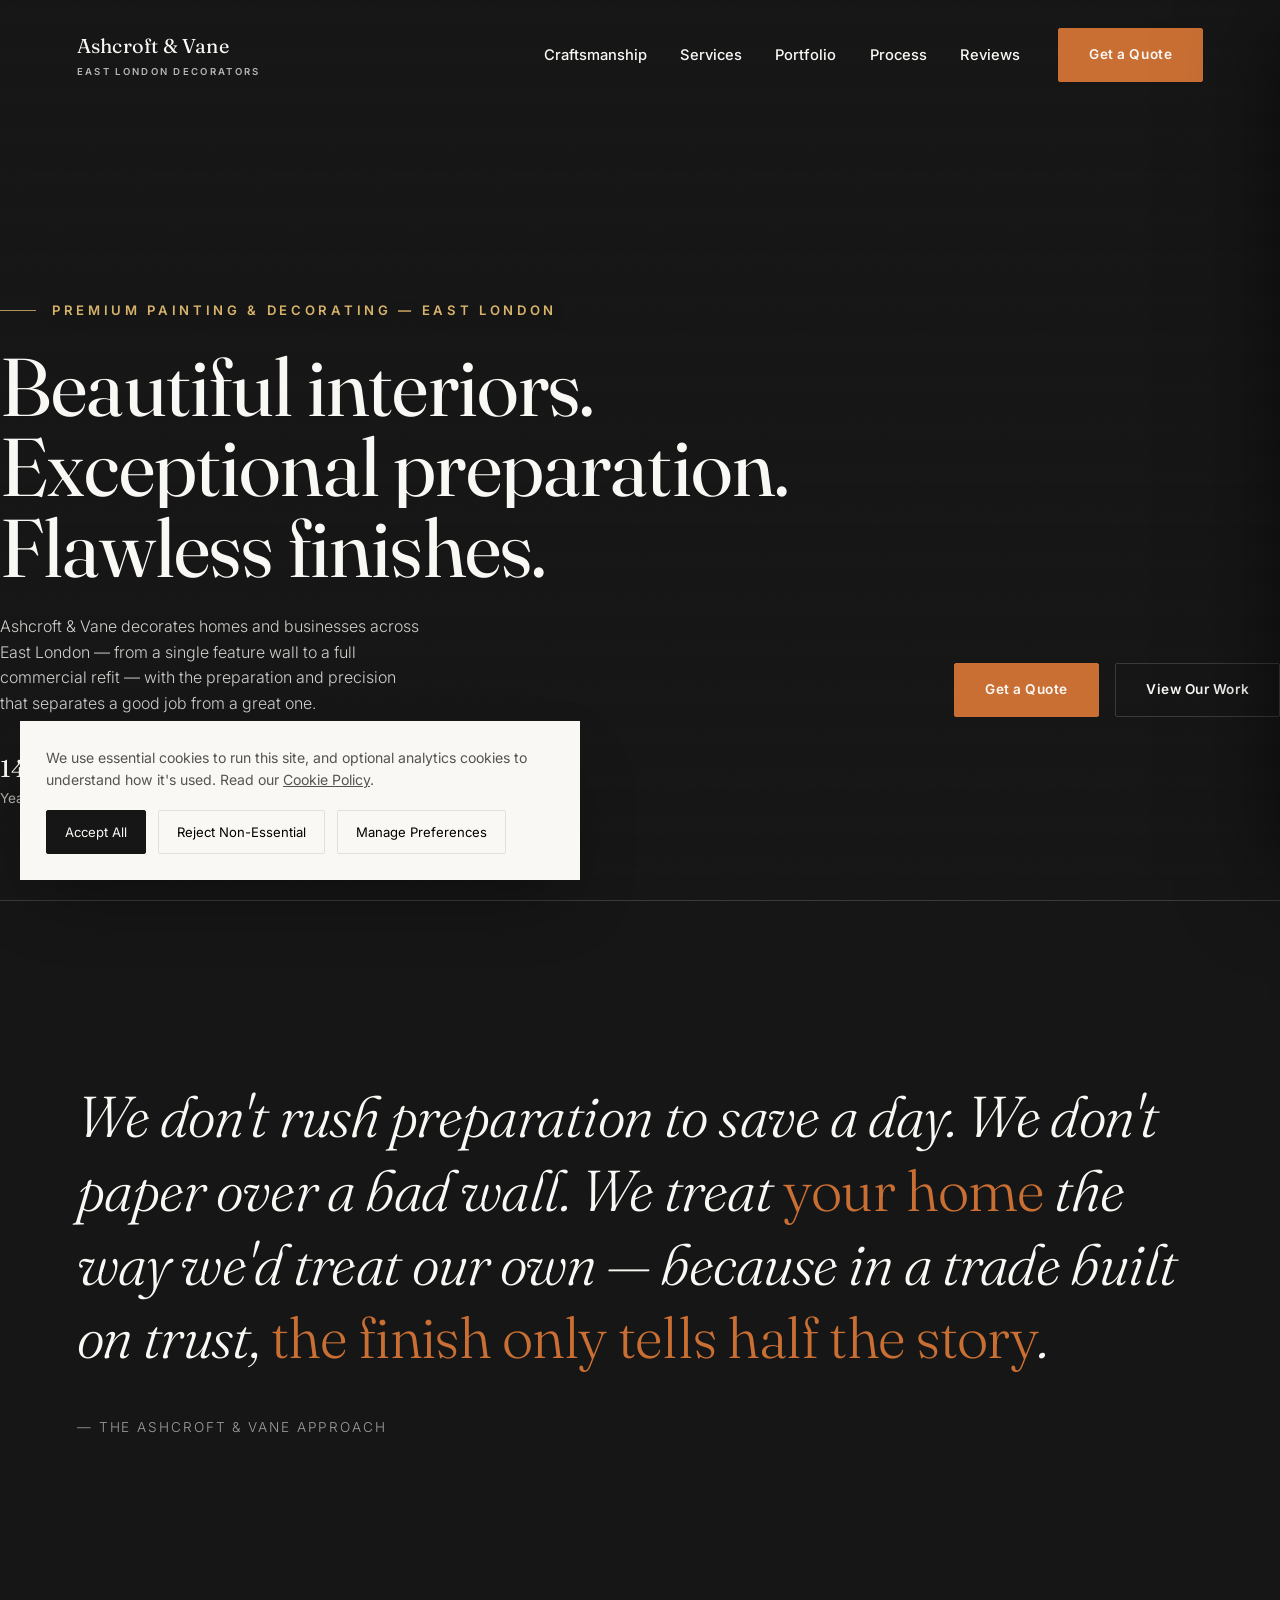
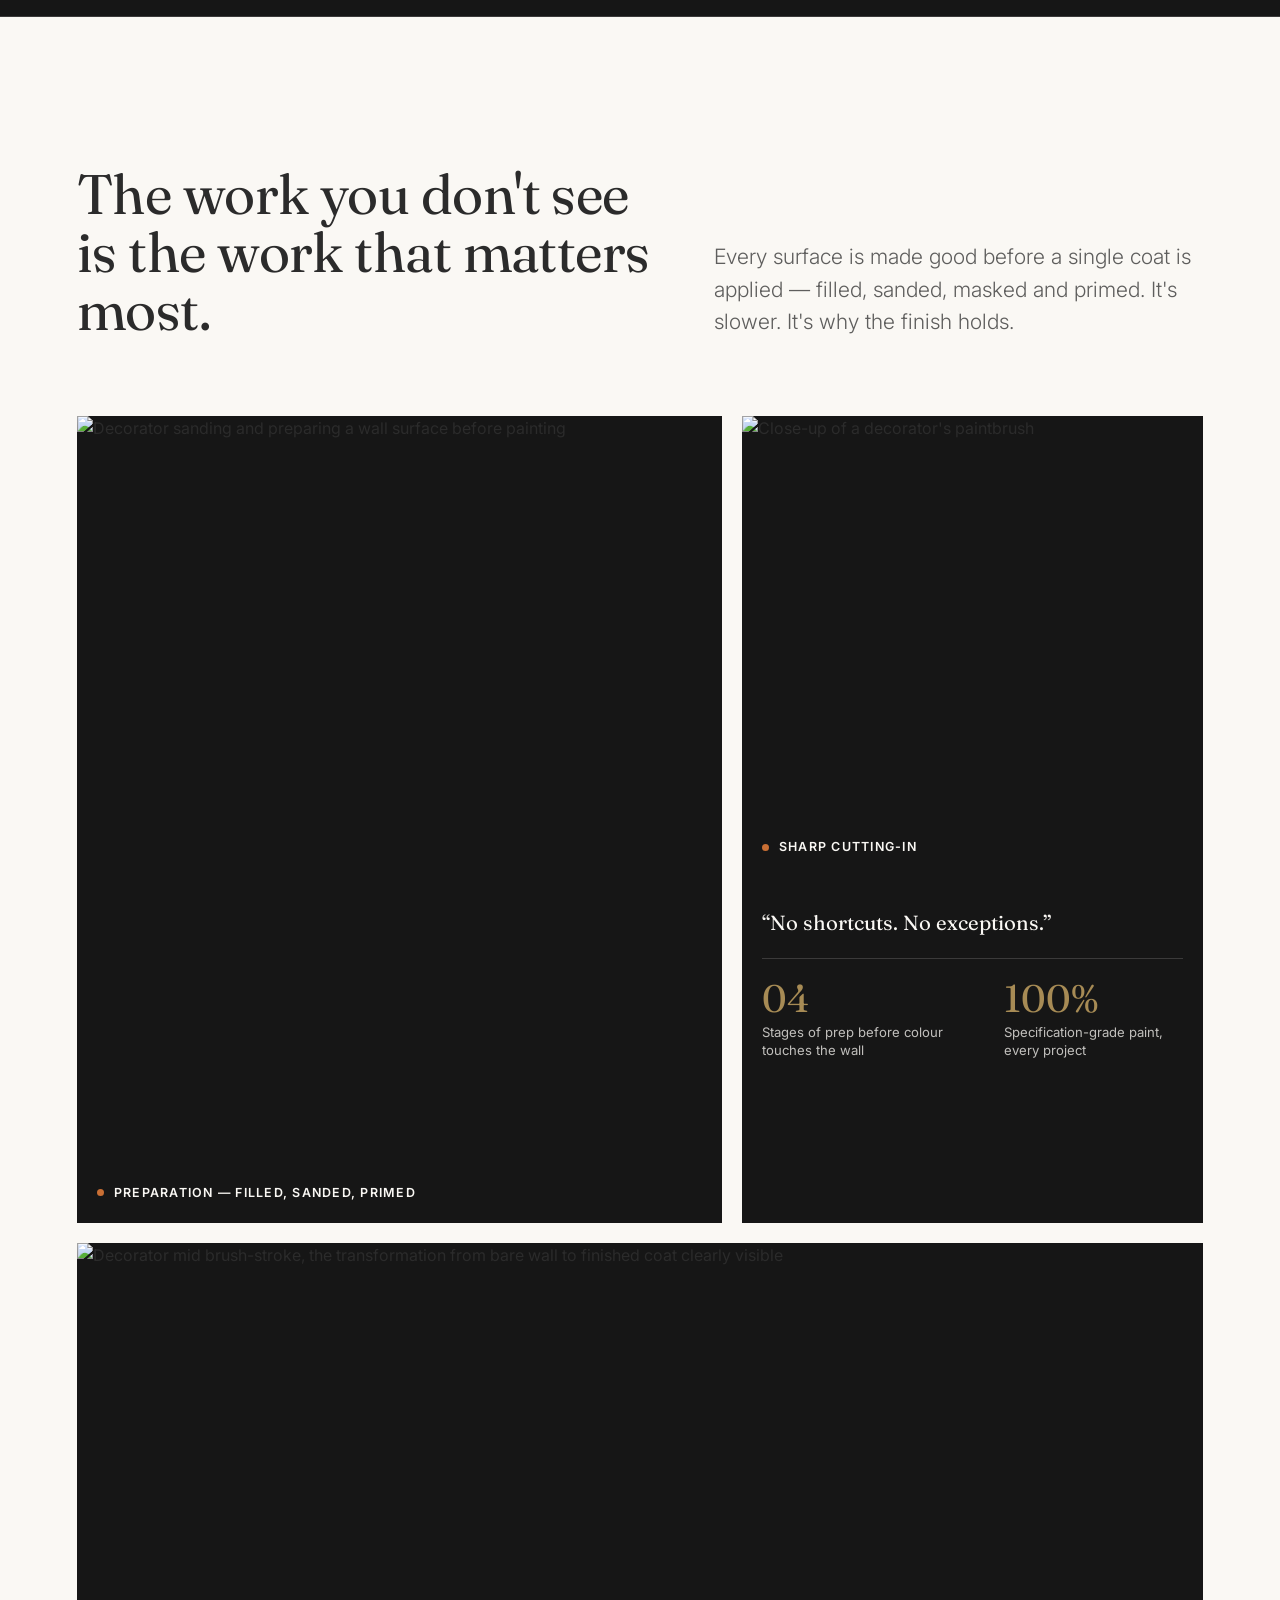
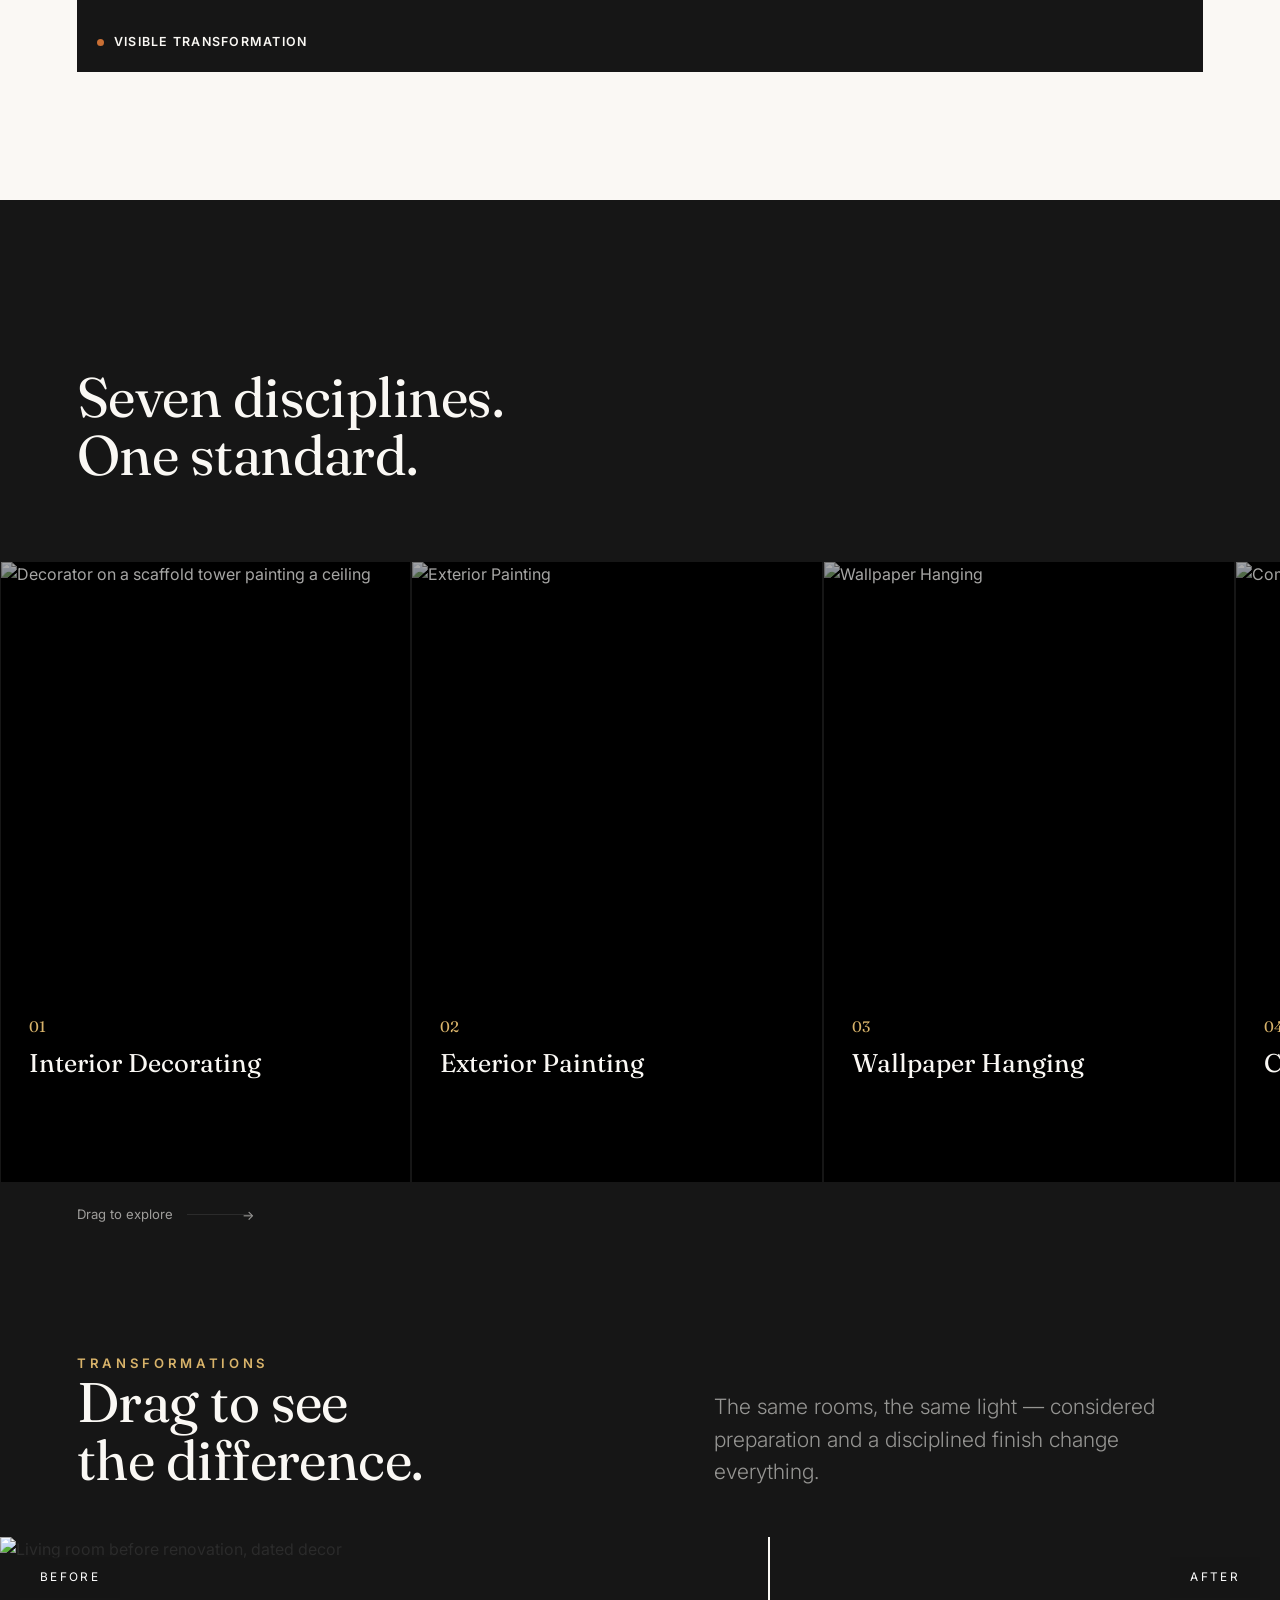
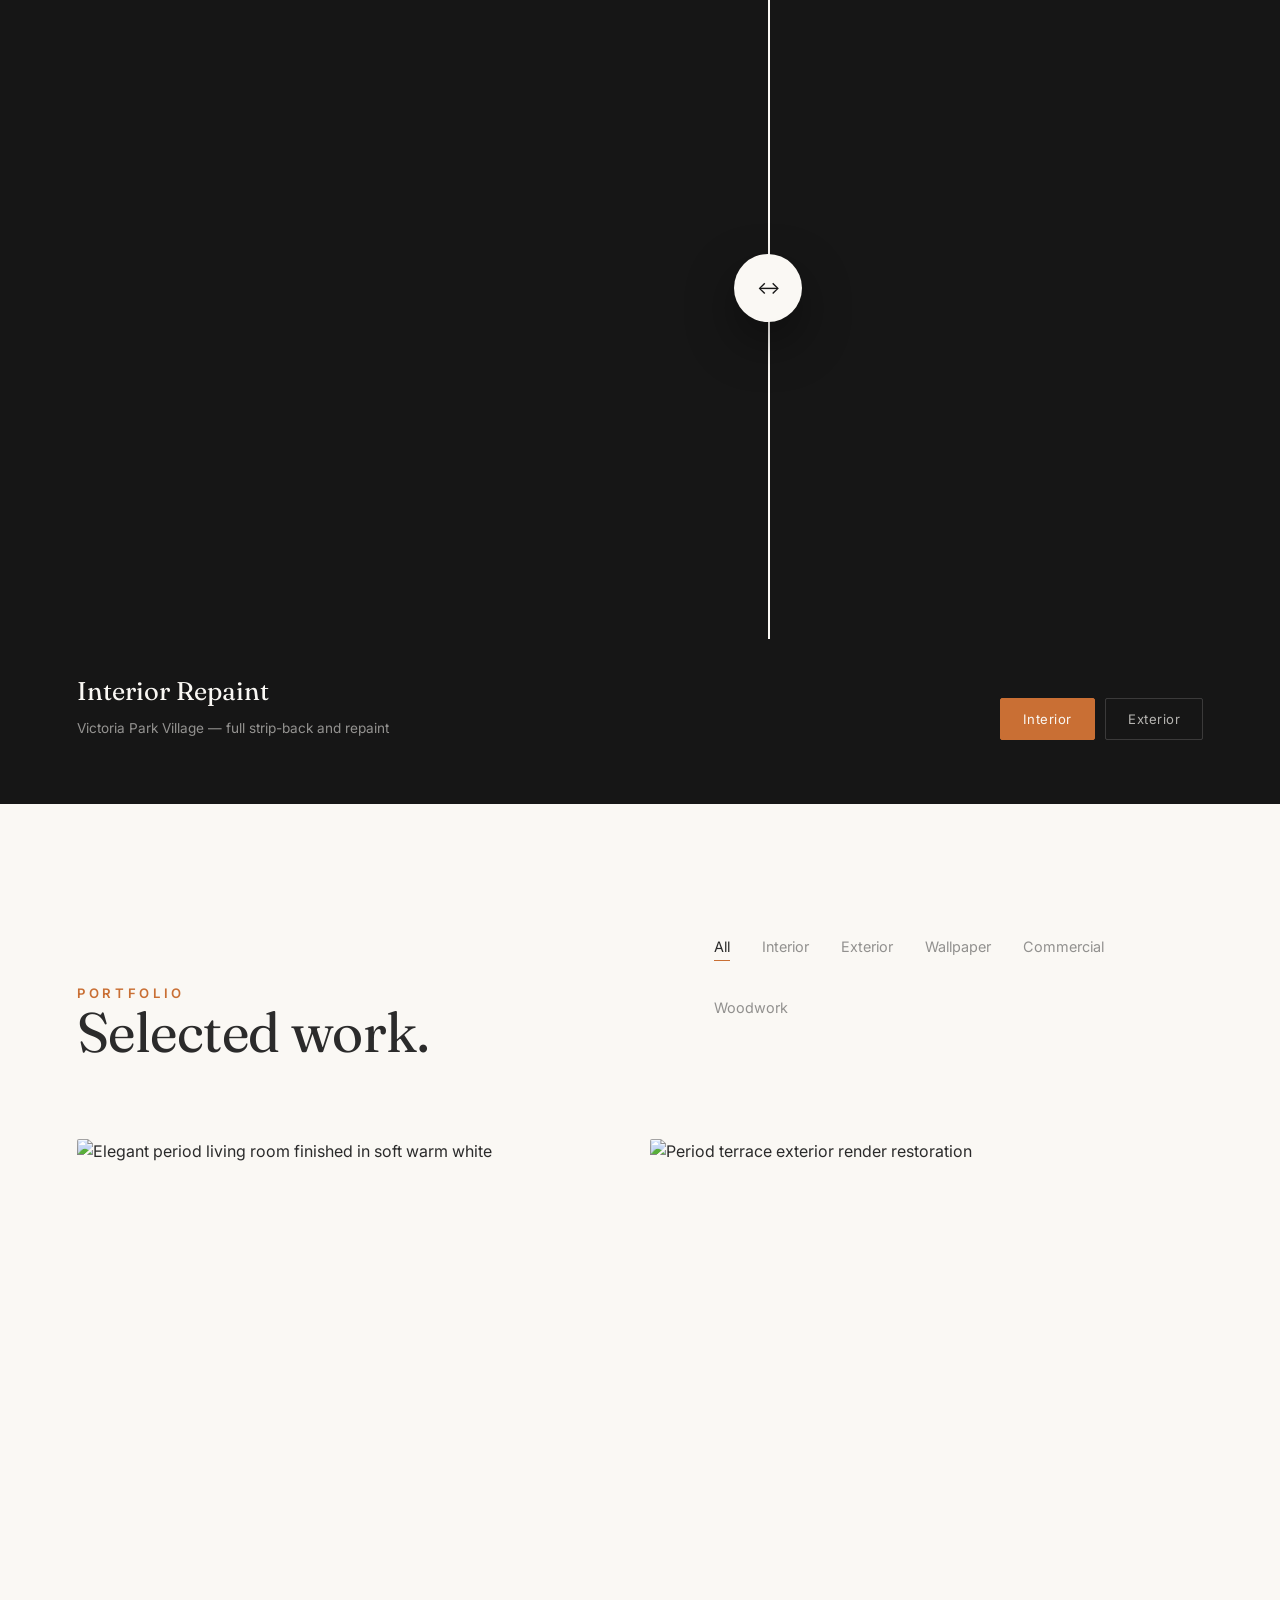
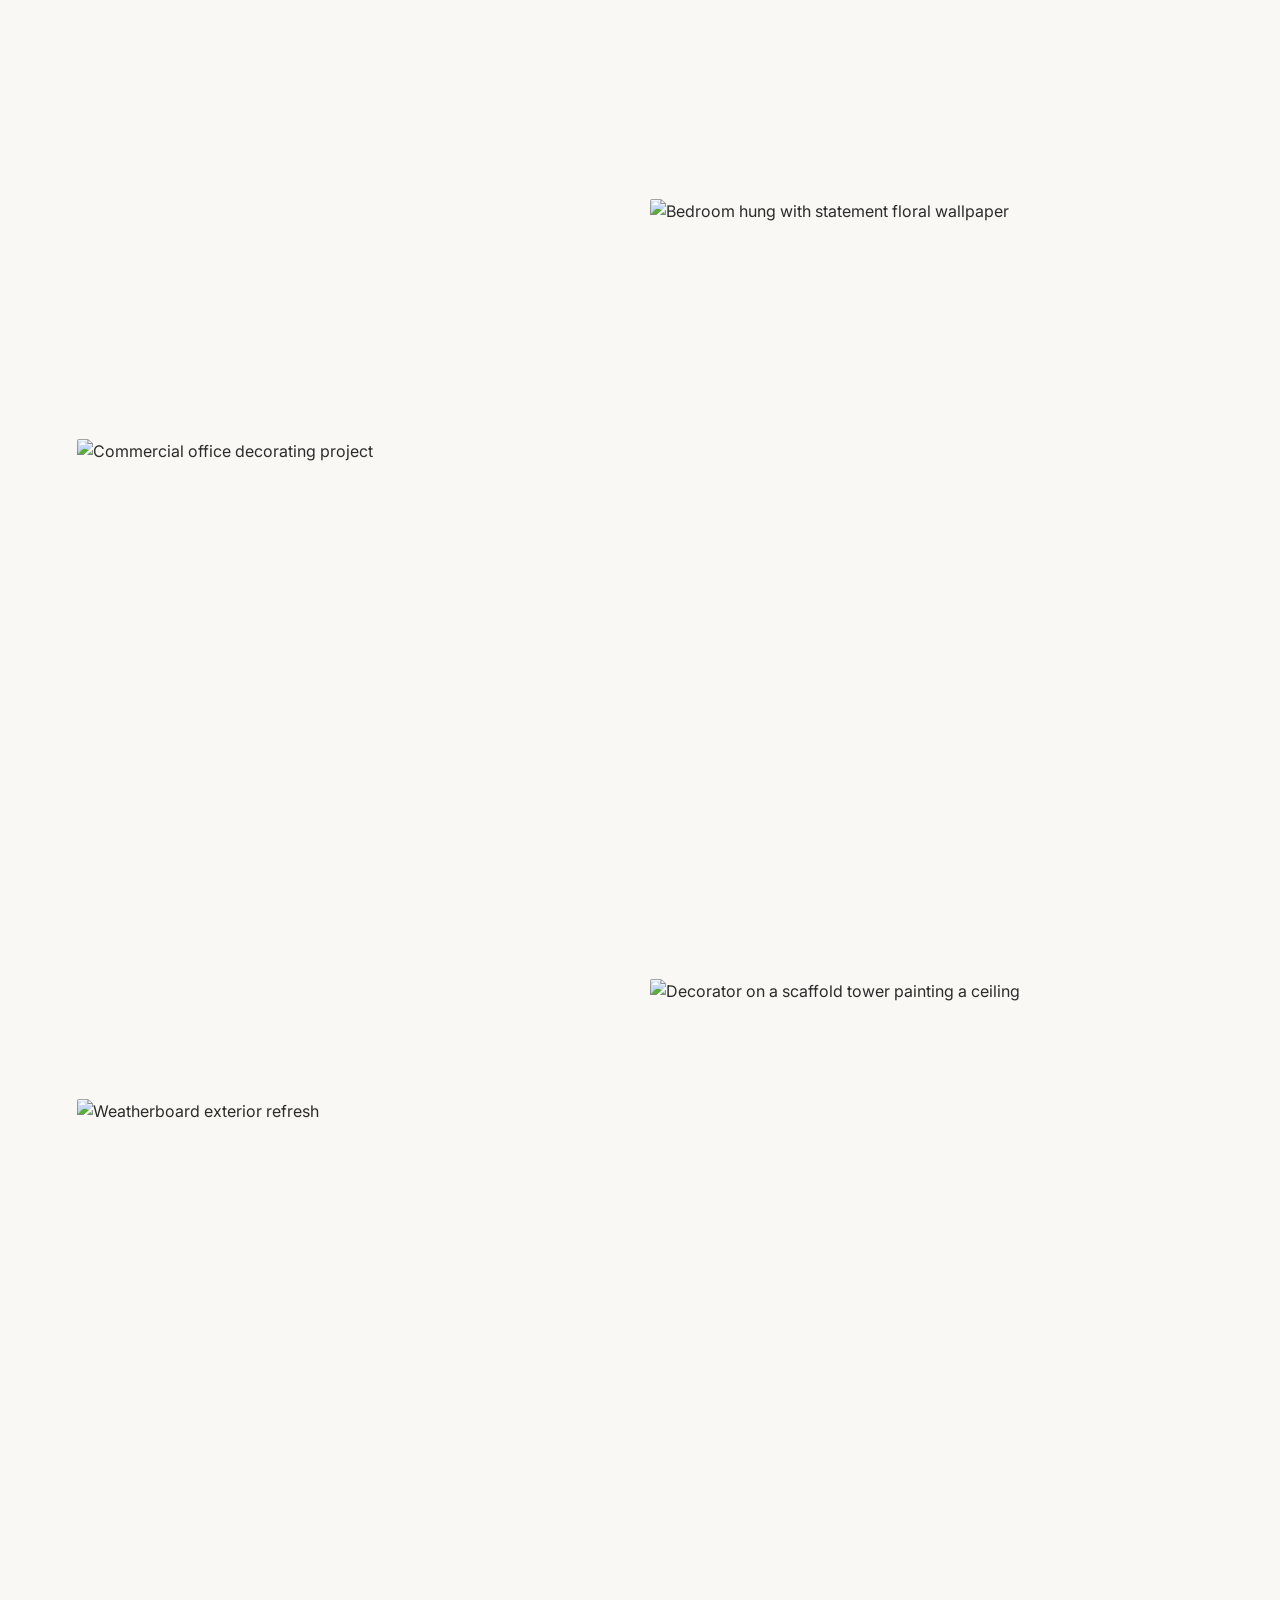
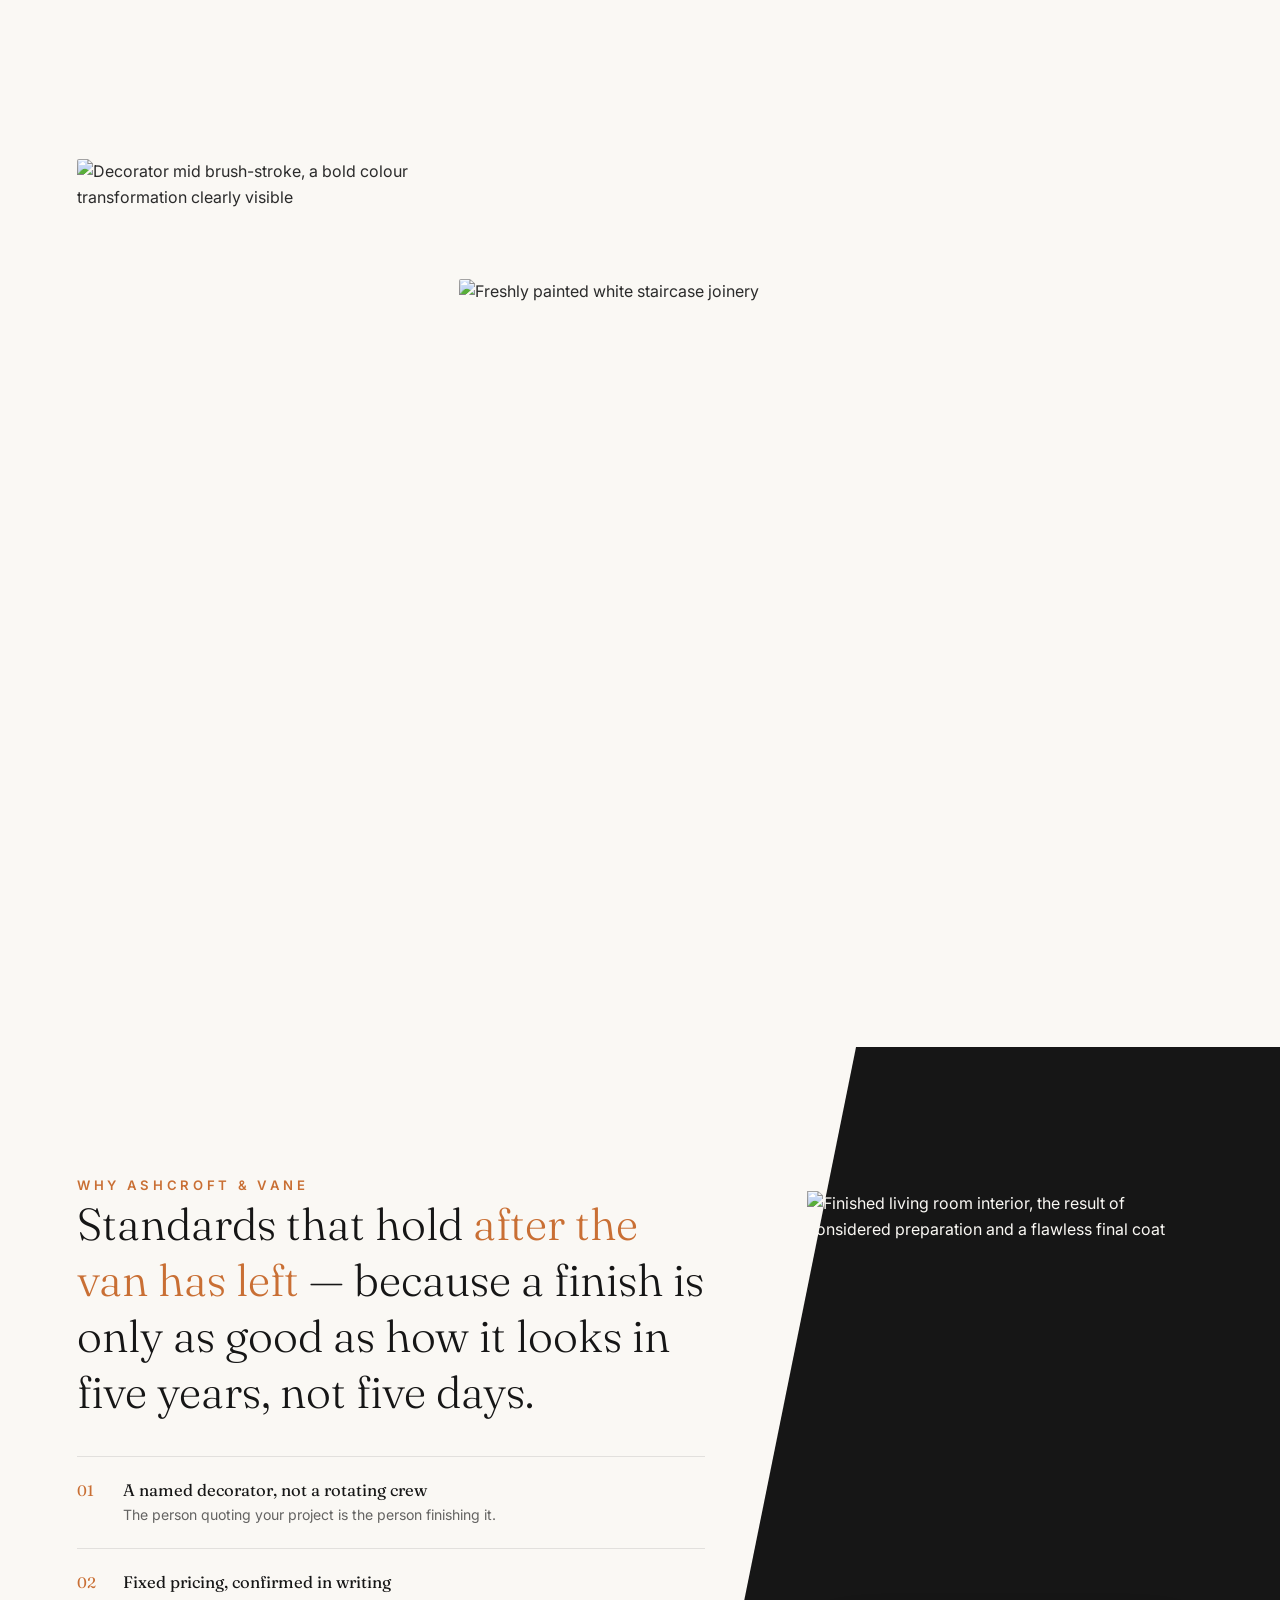
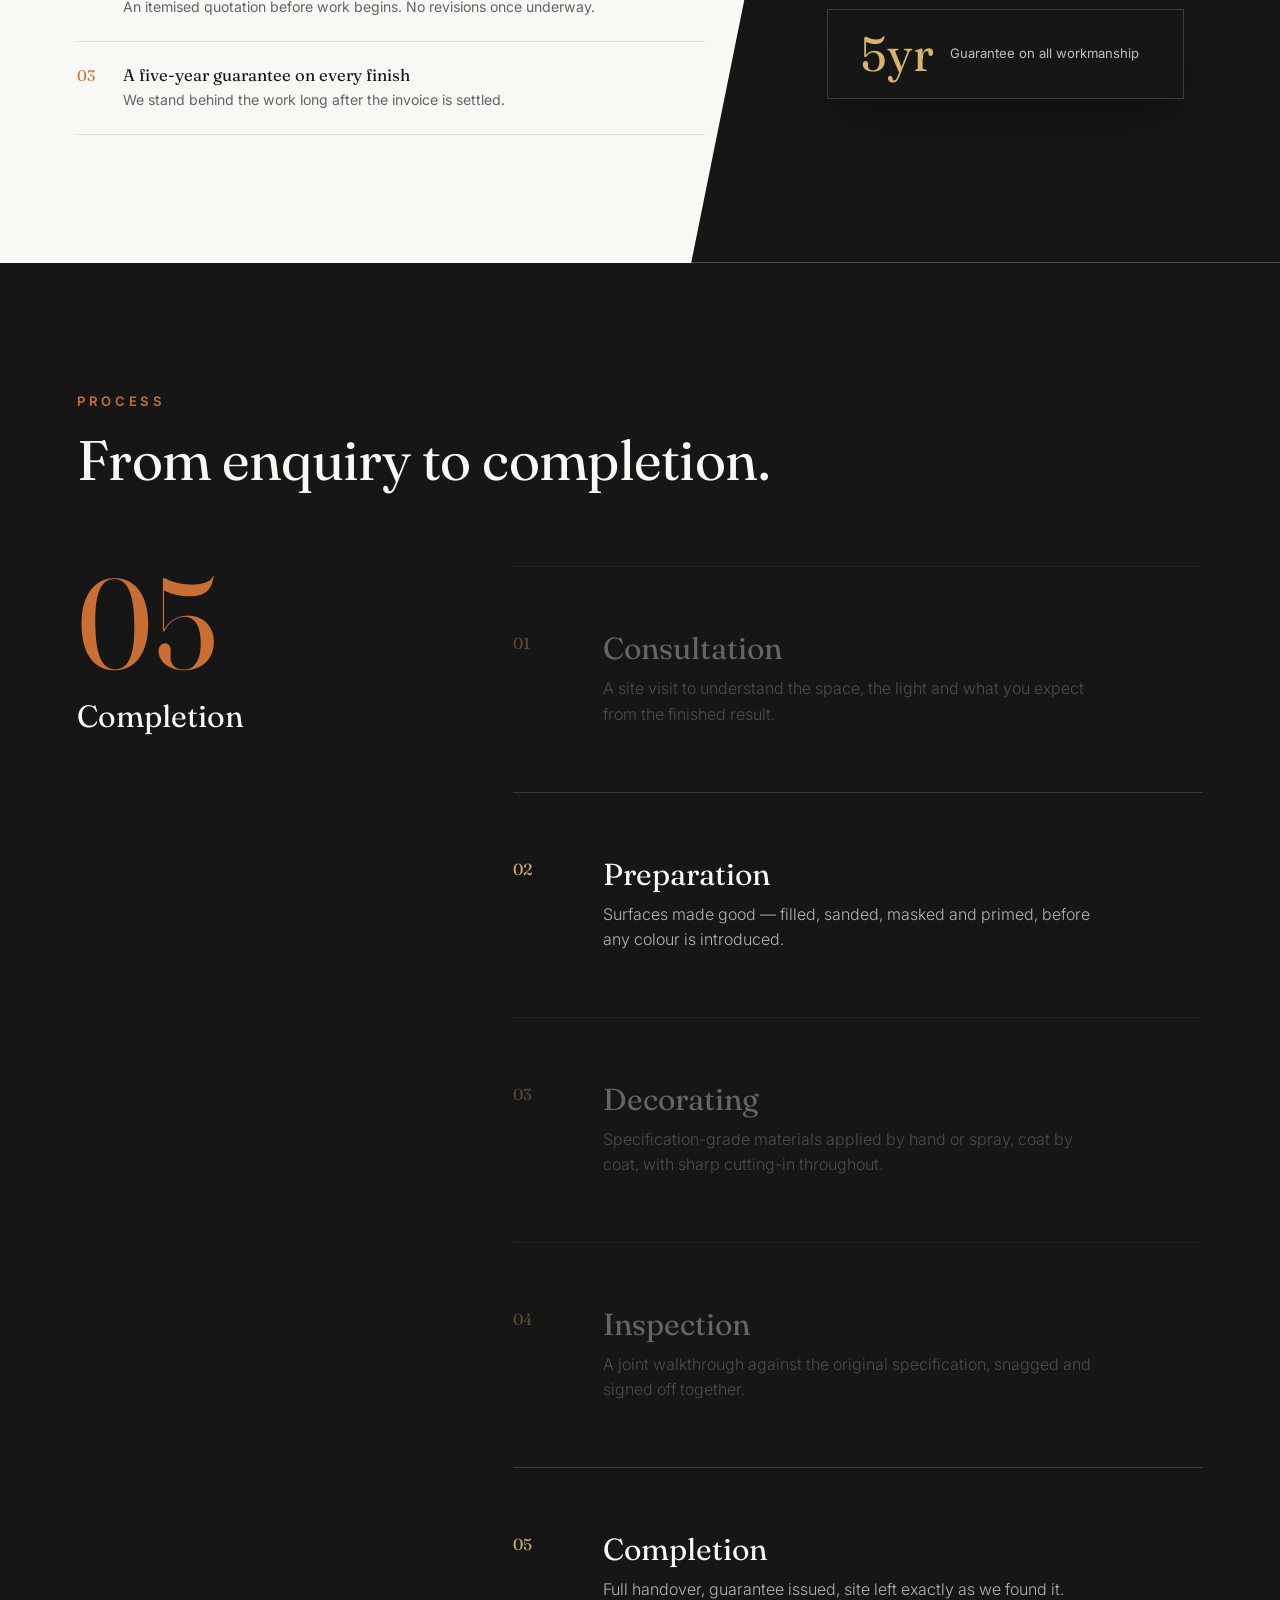
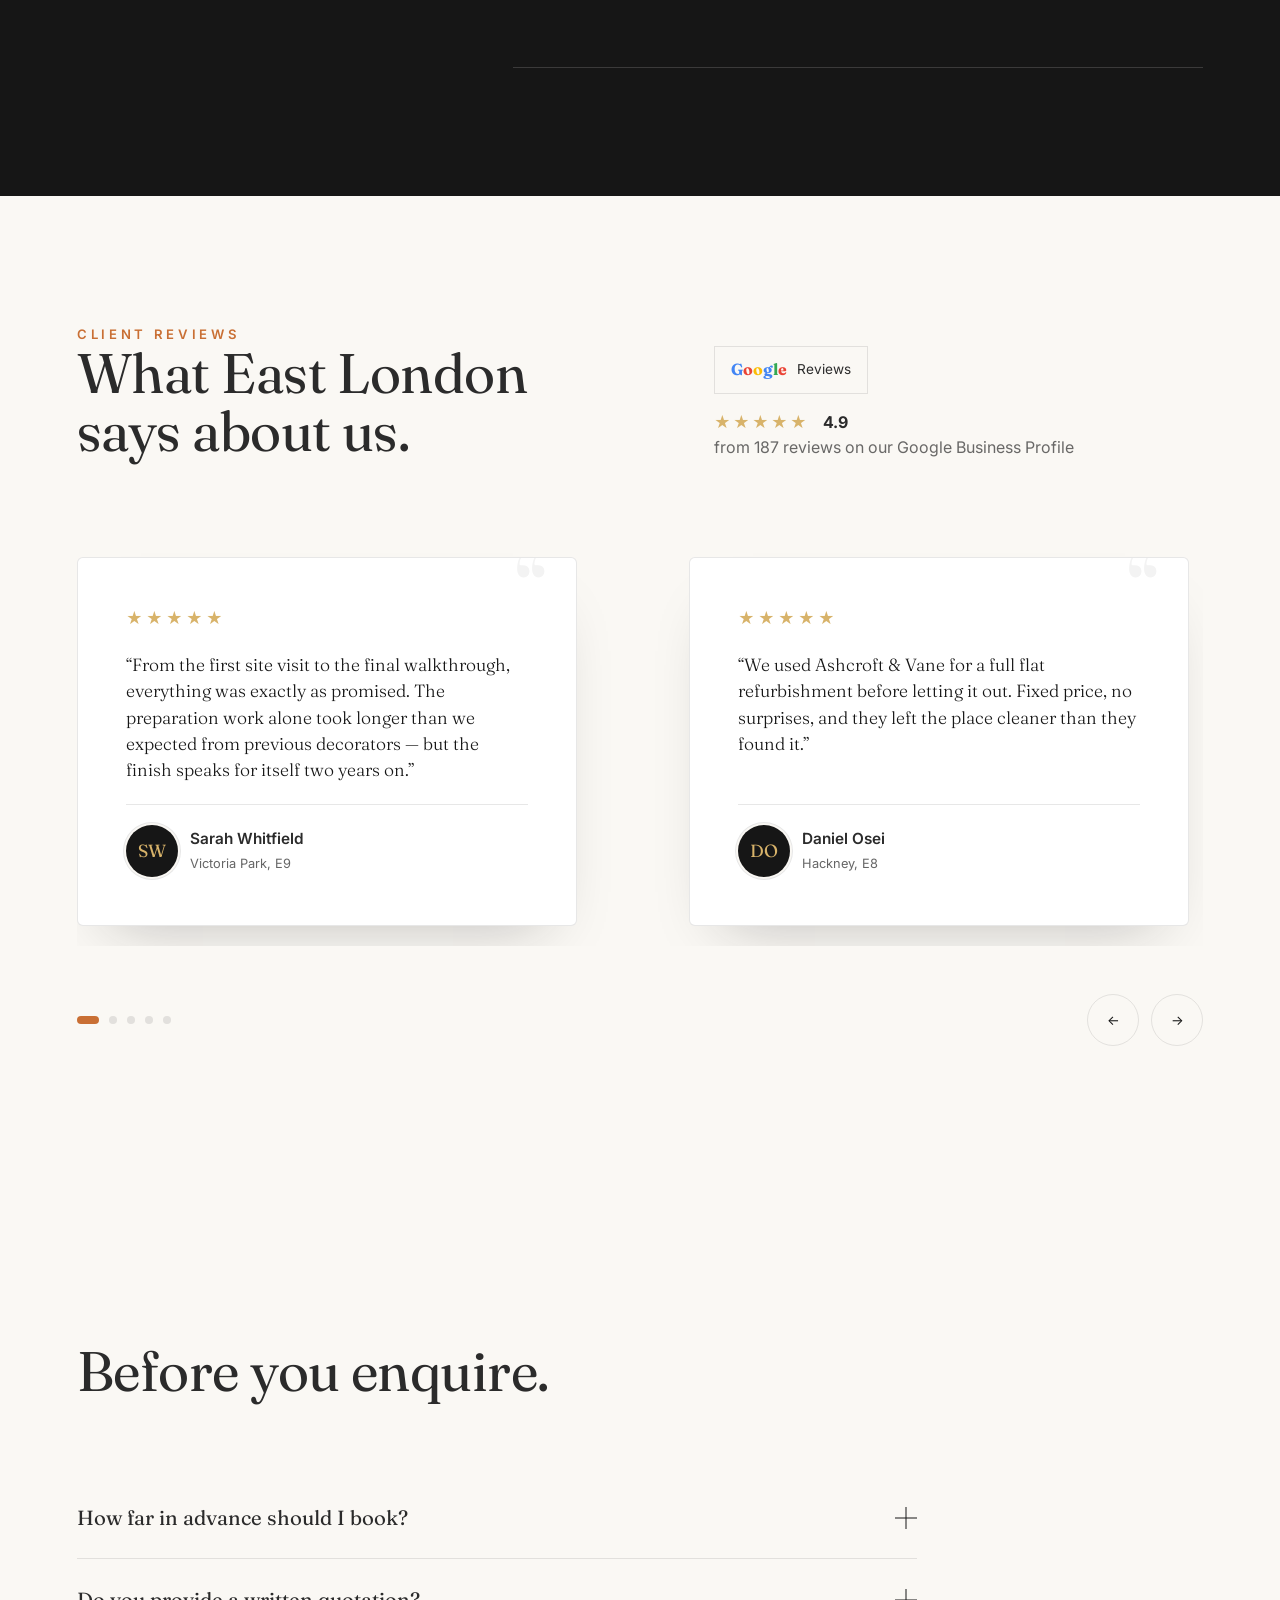
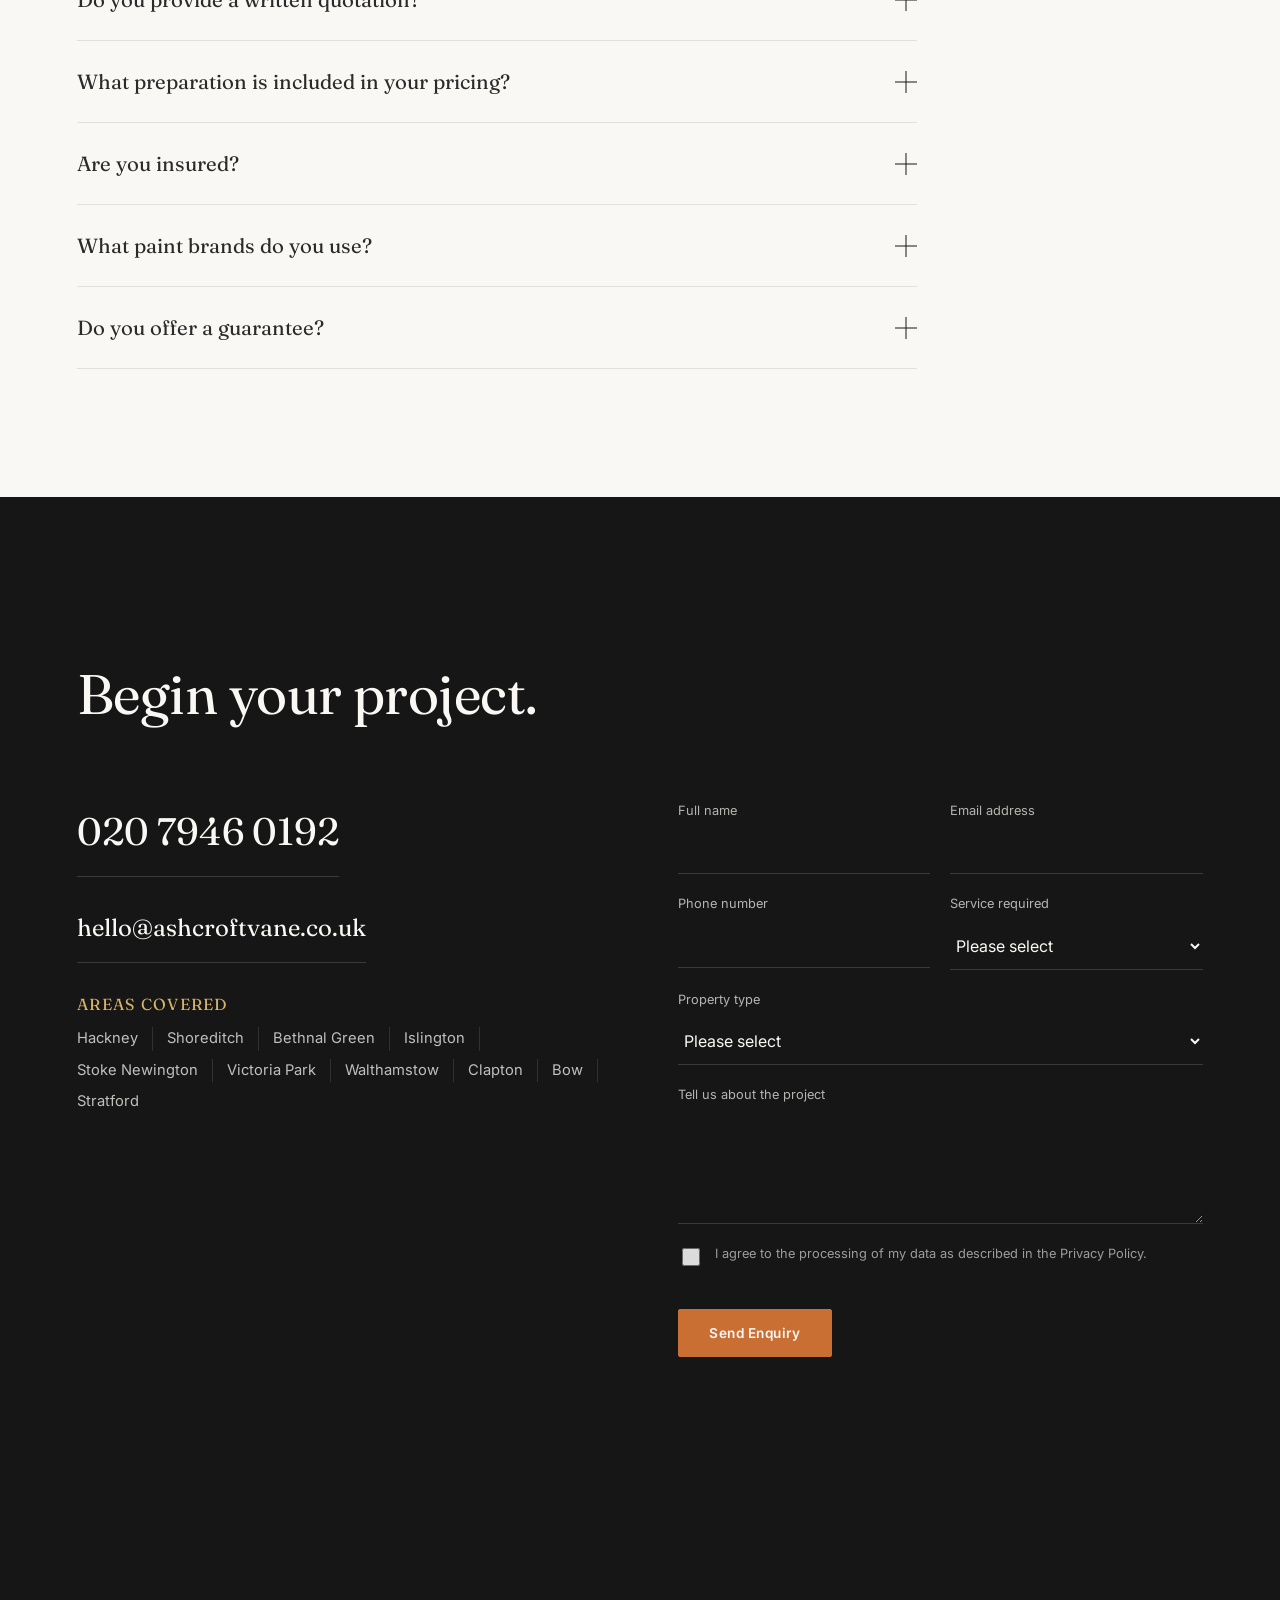
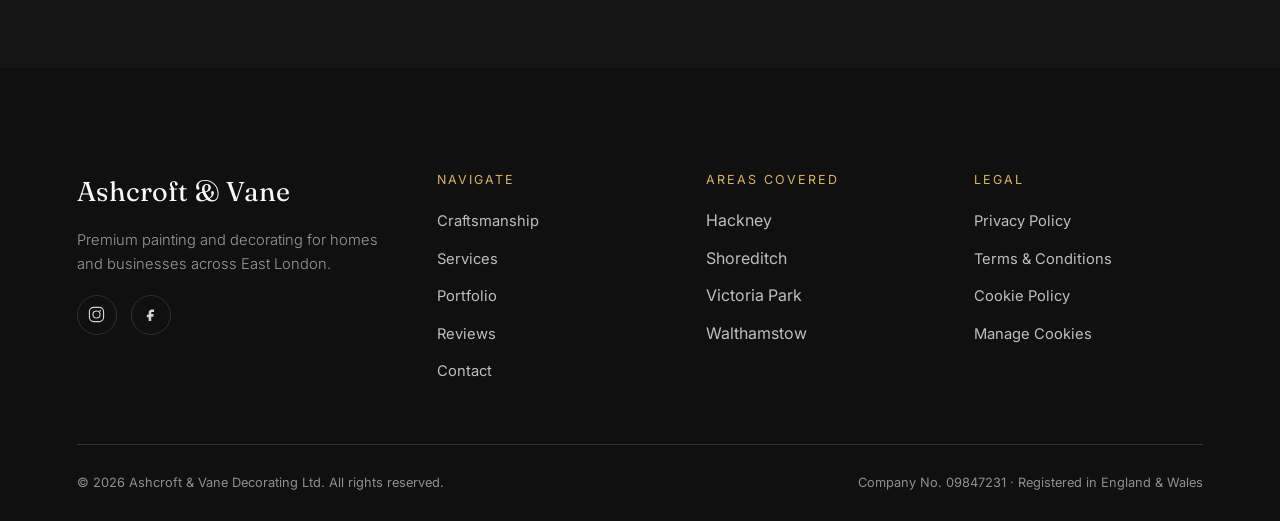
==== index.html @ 50f69b9a "Replace black-and-white hero photos with colorful ones Two of the three hero rotation photos were li" ====
<!doctype html>
<html lang="en-GB">
<head>
<meta charset="UTF-8">
<meta name="viewport" content="width=device-width, initial-scale=1">
<title>Ashcroft &amp; Vane — Premium Painting &amp; Decorating, East London</title>
<meta name="description" content="Ashcroft &amp; Vane is a premium painting and decorating company working across East London. Expert preparation, sharp cutting-in and flawless finishes for homes and businesses.">
<meta name="keywords" content="painting and decorating East London, interior decorator, exterior painting, wallpaper hanging, feature walls, commercial decorating, spray finishing, woodwork">
<link rel="canonical" href="https://www.ashcroftvane.co.uk/">

<meta property="og:type" content="website">
<meta property="og:title" content="Ashcroft & Vane — Premium Painting & Decorating, East London">
<meta property="og:description" content="Expert preparation, sharp cutting-in and flawless finishes for homes and businesses across East London.">
<meta property="og:url" content="https://www.ashcroftvane.co.uk/">
<meta property="og:image" content="https://images.unsplash.com/photo-1761986757577-140af8859587?w=1200&h=630&q=80&auto=format&fit=crop">
<meta property="og:locale" content="en_GB">

<meta name="twitter:card" content="summary_large_image">
<meta name="twitter:title" content="Ashcroft & Vane — Premium Painting & Decorating">
<meta name="twitter:description" content="Expert preparation, sharp cutting-in and flawless finishes across East London.">
<meta name="twitter:image" content="https://images.unsplash.com/photo-1761986757577-140af8859587?w=1200&h=630&q=80&auto=format&fit=crop">

<link rel="icon" href="data:image/svg+xml,%3Csvg xmlns='http://www.w3.org/2000/svg' viewBox='0 0 64 64'%3E%3Crect width='64' height='64' rx='10' fill='%23161616'/%3E%3Ctext x='32' y='42' font-family='Georgia,serif' font-size='28' fill='%23D8B36A' text-anchor='middle'%3EAV%3C/text%3E%3C/svg%3E">
<link rel="preconnect" href="https://fonts.googleapis.com">
<link rel="preconnect" href="https://fonts.gstatic.com" crossorigin>
<link rel="stylesheet" href="css/style.css">

<script type="application/ld+json">
{
  "@context": "https://schema.org",
  "@type": "HomeAndConstructionBusiness",
  "name": "Ashcroft & Vane",
  "image": "https://images.unsplash.com/photo-1761986757577-140af8859587?w=1200&h=630&q=80&auto=format&fit=crop",
  "url": "https://www.ashcroftvane.co.uk/",
  "telephone": "+442079460192",
  "email": "hello@ashcroftvane.co.uk",
  "priceRange": "££££",
  "address": {
    "@type": "PostalAddress",
    "streetAddress": "Studio 4, The Oak Yard, Paradise Row",
    "addressLocality": "London",
    "postalCode": "E2 9LE",
    "addressRegion": "London",
    "addressCountry": "GB"
  },
  "geo": { "@type": "GeoCoordinates", "latitude": 51.5286, "longitude": -0.0549 },
  "areaServed": ["Hackney","Shoreditch","Bethnal Green","Islington","Stoke Newington","Victoria Park","Walthamstow","Clapton","Bow","Stratford"],
  "openingHoursSpecification": [
    { "@type": "OpeningHoursSpecification", "dayOfWeek": ["Monday","Tuesday","Wednesday","Thursday","Friday"], "opens": "08:00", "closes": "17:30" },
    { "@type": "OpeningHoursSpecification", "dayOfWeek": ["Saturday"], "opens": "09:00", "closes": "13:00" }
  ],
  "aggregateRating": { "@type": "AggregateRating", "ratingValue": "4.9", "reviewCount": "187" },
  "sameAs": ["https://www.instagram.com/ashcroftvane", "https://www.facebook.com/ashcroftvanedecorating"],
  "makesOffer": [
    { "@type": "Offer", "itemOffered": { "@type": "Service", "name": "Interior Decorating", "description": "Walls, ceilings and joinery finished to a specification standard, in colours considered against your light." } },
    { "@type": "Offer", "itemOffered": { "@type": "Service", "name": "Exterior Painting", "description": "Weather-graded systems for render, brick and timber, built to hold their finish through London's seasons." } },
    { "@type": "Offer", "itemOffered": { "@type": "Service", "name": "Wallpaper Hanging", "description": "Pattern-matched hanging of fine wallcoverings, including hand-printed and heavyweight papers." } },
    { "@type": "Offer", "itemOffered": { "@type": "Service", "name": "Commercial Decorating", "description": "Out-of-hours programmes for offices, hospitality and retail, minimising disruption to trade." } },
    { "@type": "Offer", "itemOffered": { "@type": "Service", "name": "Woodwork & Joinery", "description": "Staircases, panelling and period joinery, hand-finished in oil or water-based systems." } },
    { "@type": "Offer", "itemOffered": { "@type": "Service", "name": "Spray Finishing", "description": "Airless and HVLP spray application for kitchens, doors and cabinetry — a factory-level finish, on site." } },
    { "@type": "Offer", "itemOffered": { "@type": "Service", "name": "Feature Walls", "description": "Colour-blocking, panelling and textured finishes designed as a room's focal point." } }
  ]
}
</script>
<script type="application/ld+json">
{
  "@context": "https://schema.org",
  "@type": "BreadcrumbList",
  "itemListElement": [
    { "@type": "ListItem", "position": 1, "name": "Home", "item": "https://www.ashcroftvane.co.uk/" }
  ]
}
</script>
<script type="application/ld+json">
{
  "@context": "https://schema.org",
  "@type": "FAQPage",
  "mainEntity": [
    {"@type":"Question","name":"How far in advance should I book?","acceptedAnswer":{"@type":"Answer","text":"Interior projects are typically scheduled four to six weeks out, and larger exterior or commercial works are often booked a season ahead. We recommend enquiring as soon as a project is under consideration."}},
    {"@type":"Question","name":"Do you provide a written quotation?","acceptedAnswer":{"@type":"Answer","text":"Yes. Every project begins with a site visit followed by a fixed, itemised quotation, so there are no surprises once work begins."}},
    {"@type":"Question","name":"What preparation is included in your pricing?","acceptedAnswer":{"@type":"Answer","text":"Full preparation — filling, sanding, masking and priming — is always included and never treated as an optional extra."}},
    {"@type":"Question","name":"Are you insured?","acceptedAnswer":{"@type":"Answer","text":"We carry full public liability insurance and are happy to provide certification ahead of any project."}},
    {"@type":"Question","name":"What paint brands do you use?","acceptedAnswer":{"@type":"Answer","text":"We work predominantly with Farrow & Ball, Little Greene and Mylands, and are glad to advise on the right specification for durability, sheen and finish."}},
    {"@type":"Question","name":"Do you offer a guarantee?","acceptedAnswer":{"@type":"Answer","text":"All workmanship is guaranteed for five years against defects in application, materials permitting."}}
  ]
}
</script>
</head>
<body>

<a href="#main" class="skip-link">Skip to content</a>
<div class="progress-bar" id="progressBar"></div>

<div class="loader" id="loader">
  <div class="loader-mark" aria-hidden="true">
    <span style="animation-delay:.1s">A</span><span style="animation-delay:.28s">&amp;</span><span style="animation-delay:.46s">V</span>
  </div>
</div>

<header class="site-header" id="siteHeader">
  <div class="container">
    <a href="#main" class="brand">Ashcroft &amp; Vane<small>East London Decorators</small></a>
    <nav class="main-nav" aria-label="Primary">
      <ul class="nav-links">
        <li><a href="#craftsmanship">Craftsmanship</a></li>
        <li><a href="#services">Services</a></li>
        <li><a href="#portfolio">Portfolio</a></li>
        <li><a href="#process">Process</a></li>
        <li><a href="#reviews">Reviews</a></li>
      </ul>
      <a href="#contact" class="btn btn-primary">Get a Quote</a>
    </nav>
    <button class="menu-toggle" id="menuToggle" aria-label="Open menu" aria-expanded="false" aria-controls="mobileMenu">Menu</button>
  </div>
</header>

<div class="mobile-menu-backdrop" id="mobileMenuBackdrop"></div>
<div class="mobile-menu" id="mobileMenu" role="dialog" aria-modal="true" aria-label="Main menu">
  <div class="mm-top">
    <a href="#main" class="mm-brand" data-mm-link>Ashcroft &amp; Vane<small>East London Decorators</small></a>
    <button class="mm-close" id="mobileMenuClose" aria-label="Close menu">✕</button>
  </div>

  <nav class="mm-nav" aria-label="Mobile primary">
    <ul>
      <li><a href="#craftsmanship" data-mm-link>Craftsmanship</a></li>
      <li><a href="#services" data-mm-link>Services</a></li>
      <li><a href="#portfolio" data-mm-link>Portfolio</a></li>
      <li><a href="#process" data-mm-link>Process</a></li>
      <li><a href="#reviews" data-mm-link>Reviews</a></li>
      <li><a href="#contact" data-mm-link>Contact</a></li>
    </ul>
  </nav>

  <a href="#contact" class="btn btn-primary mm-cta" data-mm-link>Get a Quote</a>

  <div class="mm-divider"></div>

  <div class="mm-contact-block">
    <a href="tel:+442079460192" class="mm-contact-link" data-mm-link>020 7946 0192</a>
    <a href="mailto:hello@ashcroftvane.co.uk" class="mm-contact-link mm-contact-email" data-mm-link>hello@ashcroftvane.co.uk</a>
    <p class="mm-hours">Mon–Fri 08:00–17:30 · Sat 09:00–13:00</p>
  </div>

  <div class="mm-divider"></div>

  <div class="mm-social">
    <a href="https://www.instagram.com/ashcroftvane" aria-label="Instagram" target="_blank" rel="noopener"><svg viewBox="0 0 24 24" fill="none" aria-hidden="true"><rect x="2" y="2" width="20" height="20" rx="6" stroke="currentColor" stroke-width="1.6"/><circle cx="12" cy="12" r="5" stroke="currentColor" stroke-width="1.6"/><circle cx="17.2" cy="6.8" r="1.15" fill="currentColor"/></svg></a>
    <a href="https://www.facebook.com/ashcroftvanedecorating" aria-label="Facebook" target="_blank" rel="noopener"><svg viewBox="0 0 24 24" fill="currentColor" aria-hidden="true"><path d="M14.5 8.5H17V5.2c-.9-.1-1.9-.2-2.9-.2-2.9 0-4.7 1.8-4.7 5v2.4H6.8v3.6h2.6V21h3.6v-6h2.9l.5-3.6h-3.4V10c0-1 .3-1.5 1.5-1.5z"/></svg></a>
  </div>
</div>

<main id="main">

  <!-- HERO — crossfading sequence of decorators actually working -->
  <section class="hero" aria-label="Introduction">
    <div class="hero-media">
      <img src="https://images.unsplash.com/photo-1761986757577-140af8859587?w=1800&q=80&auto=format&fit=crop" alt="Decorator preparing a wall surface by sanding before painting" loading="eager" fetchpriority="high" width="1800" height="1200">
      <img src="https://images.unsplash.com/photo-1742900280864-bcc27353ceba?w=1800&q=80&auto=format&fit=crop" alt="Decorator painting a house exterior render from a ladder" loading="eager" width="1800" height="1200">
      <img src="https://images.unsplash.com/photo-1694379073034-d8da0119986a?w=1800&q=80&auto=format&fit=crop" alt="Wallpapered archway hallway, a finished decorating result" loading="lazy" width="1800" height="1200">
    </div>
    <div class="hero-grain" aria-hidden="true"></div>
    <div class="container hero-inner">
      <p class="eyebrow hero-eyebrow" data-reveal>Premium Painting &amp; Decorating — East London</p>
      <h1 class="mask-lines" data-reveal-text>
        <span class="line"><span>Beautiful interiors.</span></span>
        <span class="line"><span>Exceptional preparation.</span></span>
        <span class="line"><span>Flawless finishes.</span></span>
      </h1>
      <div class="hero-sub">
        <p class="hero-copy" data-reveal data-reveal-delay="1">Ashcroft &amp; Vane decorates homes and businesses across East London — from a single feature wall to a full commercial refit — with the preparation and precision that separates a good job from a great one.</p>
        <div class="hero-cta" data-reveal data-reveal-delay="2">
          <a href="#contact" class="btn btn-primary">Get a Quote</a>
          <a href="#portfolio" class="btn btn-ghost-light">View Our Work</a>
        </div>
      </div>
      <div class="hero-trust" data-reveal data-reveal-delay="3">
        <div><strong>14</strong>Years experience</div>
        <div><strong>650+</strong>Projects completed</div>
        <div><strong>4.9</strong>Google rating</div>
      </div>
    </div>
  </section>

  <!-- MANIFESTO — oversized text-only statement, no imagery -->
  <section class="manifesto" data-reveal="fade">
    <div class="container">
      <p>We don't rush preparation to save a day. We don't paper over a bad wall. We treat <span class="accent-word">your home</span> the way we'd treat our own — because in a trade built on trust, <span class="accent-word">the finish only tells half the story</span>.</p>
      <p class="signoff">— The Ashcroft &amp; Vane approach</p>
    </div>
  </section>

  <!-- CRAFTSMANSHIP — captions integrated directly onto the photography -->
  <section class="craft section-pad" id="craftsmanship" aria-labelledby="craft-heading">
    <div class="container">
      <div class="section-head split">
        <div>
          <p class="eyebrow" data-reveal>Craftsmanship</p>
          <h2 id="craft-heading" data-reveal data-reveal-delay="1">The work you don't see<br>is the work that matters most.</h2>
        </div>
        <p class="lead" data-reveal data-reveal-delay="2" style="opacity:.75">Every surface is made good before a single coat is applied — filled, sanded, masked and primed. It's slower. It's why the finish holds.</p>
      </div>

      <div class="craft-layout">
        <div class="craft-col-main">
          <div class="craft-photo craft-photo-a" data-reveal>
            <img src="https://images.unsplash.com/photo-1761986757577-140af8859587?w=900&q=80&auto=format&fit=crop" alt="Decorator sanding and preparing a wall surface before painting" loading="lazy">
            <div class="craft-caption"><span>Preparation — filled, sanded, primed</span></div>
          </div>
        </div>
        <div class="craft-col-side">
          <div class="craft-photo craft-photo-b" data-reveal data-reveal-delay="1">
            <img src="https://images.unsplash.com/photo-1625931799744-b1c77f1694d6?w=700&q=80&auto=format&fit=crop" alt="Close-up of a decorator's paintbrush" loading="lazy">
            <div class="craft-caption"><span>Sharp cutting-in</span></div>
          </div>
          <div class="craft-panel" data-reveal data-reveal-delay="2">
            <p class="craft-panel-quote">&ldquo;No shortcuts. No exceptions.&rdquo;</p>
            <div class="craft-panel-stats">
              <div><span class="craft-stat-num">04</span>Stages of prep before colour touches the wall</div>
              <div><span class="craft-stat-num">100%</span>Specification-grade paint, every project</div>
            </div>
          </div>
        </div>
      </div>
      <div class="craft-photo craft-photo-c" data-reveal data-reveal-delay="3">
        <img src="https://images.unsplash.com/photo-1675191863404-e1db618d6655?w=1600&q=80&auto=format&fit=crop" alt="Decorator mid brush-stroke, the transformation from bare wall to finished coat clearly visible" loading="lazy">
        <div class="craft-caption"><span>Visible transformation</span></div>
      </div>
    </div>
  </section>

  <!-- SIGNATURE SERVICES — horizontal filmstrip, drag/scroll -->
  <section class="services section-pad" id="services" aria-labelledby="services-heading">
    <div class="container">
      <div class="section-head">
        <p class="eyebrow" data-reveal>Signature Services</p>
        <h2 id="services-heading" data-reveal data-reveal-delay="1">Seven disciplines.<br>One standard.</h2>
      </div>
    </div>

    <div class="filmstrip-wrap" data-reveal data-reveal-delay="2">
      <div class="filmstrip" id="filmstrip">
        <a class="film-panel" href="#contact">
          <img src="https://images.unsplash.com/photo-1717281234297-3def5ae3eee1?w=800&q=75&auto=format&fit=crop" alt="Decorator on a scaffold tower painting a ceiling" loading="lazy">
          <div class="film-panel-overlay">
            <span class="film-num">01</span>
            <h3 class="film-title">Interior Decorating</h3>
            <p class="film-desc">Walls, ceilings and joinery finished to a specification standard, in colours considered against your light.</p>
          </div>
        </a>
        <a class="film-panel" href="#contact">
          <img src="https://images.unsplash.com/photo-1742900280864-bcc27353ceba?w=800&q=75&auto=format&fit=crop" alt="Exterior Painting" loading="lazy">
          <div class="film-panel-overlay">
            <span class="film-num">02</span>
            <h3 class="film-title">Exterior Painting</h3>
            <p class="film-desc">Weather-graded systems for render, brick and timber, built to hold their finish through London's seasons.</p>
          </div>
        </a>
        <a class="film-panel" href="#contact">
          <img src="https://images.unsplash.com/photo-1694379073034-d8da0119986a?w=800&q=75&auto=format&fit=crop" alt="Wallpaper Hanging" loading="lazy">
          <div class="film-panel-overlay">
            <span class="film-num">03</span>
            <h3 class="film-title">Wallpaper Hanging</h3>
            <p class="film-desc">Pattern-matched hanging of fine wallcoverings, including hand-printed and heavyweight papers.</p>
          </div>
        </a>
        <a class="film-panel" href="#contact">
          <img src="https://images.unsplash.com/photo-1715593949273-09009558300a?w=800&q=75&auto=format&fit=crop" alt="Commercial Decorating" loading="lazy">
          <div class="film-panel-overlay">
            <span class="film-num">04</span>
            <h3 class="film-title">Commercial Decorating</h3>
            <p class="film-desc">Out-of-hours programmes for offices, hospitality and retail, minimising disruption to trade.</p>
          </div>
        </a>
        <a class="film-panel" href="#contact">
          <img src="https://images.unsplash.com/photo-1721739507637-738599ff8434?w=800&q=75&auto=format&fit=crop" alt="Woodwork and Joinery" loading="lazy">
          <div class="film-panel-overlay">
            <span class="film-num">05</span>
            <h3 class="film-title">Woodwork &amp; Joinery</h3>
            <p class="film-desc">Staircases, panelling and period joinery, hand-finished in oil or water-based systems.</p>
          </div>
        </a>
        <a class="film-panel" href="#contact">
          <img src="https://images.unsplash.com/photo-1625931799744-b1c77f1694d6?w=800&q=75&auto=format&fit=crop" alt="A well-used decorator's paintbrush, tools of a factory-level finish" loading="lazy">
          <div class="film-panel-overlay">
            <span class="film-num">06</span>
            <h3 class="film-title">Spray Finishing</h3>
            <p class="film-desc">Airless and HVLP spray application for kitchens, doors and cabinetry — a factory-level finish, on site.</p>
          </div>
        </a>
        <a class="film-panel" href="#contact">
          <img src="https://images.unsplash.com/photo-1675191863404-e1db618d6655?w=800&q=75&auto=format&fit=crop" alt="Decorator mid brush-stroke, a bold colour transformation clearly visible" loading="lazy">
          <div class="film-panel-overlay">
            <span class="film-num">07</span>
            <h3 class="film-title">Feature Walls</h3>
            <p class="film-desc">Colour-blocking, panelling and textured finishes designed as a room's focal point.</p>
          </div>
        </a>
      </div>
      <div class="container">
        <div class="filmstrip-hint"><span>Drag to explore</span><span class="arrow-track"></span></div>
      </div>
    </div>
  </section>

  <!-- BEFORE / AFTER — full-bleed premium spotlight with switcher -->
  <section class="spotlight section-pad" aria-labelledby="ba-heading">
    <div class="container">
      <div class="section-head split">
        <div>
          <p class="eyebrow" data-reveal>Transformations</p>
          <h2 id="ba-heading" data-reveal data-reveal-delay="1">Drag to see<br>the difference.</h2>
        </div>
        <p class="lead" data-reveal data-reveal-delay="2" style="opacity:.75">The same rooms, the same light — considered preparation and a disciplined finish change everything.</p>
      </div>

      <figure class="spotlight-slider" data-ba data-reveal>
        <img src="https://images.unsplash.com/photo-1760516476528-bfa65002547a?w=2000&q=80&auto=format&fit=crop" alt="Living room before renovation, dated decor" class="ba-img-before" data-pair="0">
        <div class="spotlight-after"><img src="https://images.unsplash.com/photo-1780547300423-c6a539738adb?w=2000&q=80&auto=format&fit=crop" alt="Same living room after full repaint" data-pair="0"></div>
        <span class="spotlight-label before">Before</span>
        <span class="spotlight-label after">After</span>
        <div class="spotlight-handle"><div class="spotlight-handle-btn">↔</div></div>
      </figure>
      <div class="spotlight-caption">
        <div class="spotlight-caption-title" id="spotlightCaption">Interior Repaint<span class="spotlight-caption-sub">Victoria Park Village — full strip-back and repaint</span></div>
        <div class="spotlight-nav" id="spotlightNav">
          <button class="active" data-pair="0">Interior</button>
          <button data-pair="1">Exterior</button>
        </div>
      </div>
    </div>
  </section>

  <!-- PORTFOLIO -->
  <section class="portfolio section-pad" id="portfolio" aria-labelledby="portfolio-heading">
    <div class="container">
      <div class="section-head split">
        <div>
          <p class="eyebrow" data-reveal>Portfolio</p>
          <h2 id="portfolio-heading" data-reveal data-reveal-delay="1">Selected work.</h2>
        </div>
        <div class="filter-bar" data-reveal data-reveal-delay="2" role="group" aria-label="Filter portfolio by category">
          <button class="filter-btn active" data-filter="all">All</button>
          <button class="filter-btn" data-filter="interior">Interior</button>
          <button class="filter-btn" data-filter="exterior">Exterior</button>
          <button class="filter-btn" data-filter="wallpaper">Wallpaper</button>
          <button class="filter-btn" data-filter="commercial">Commercial</button>
          <button class="filter-btn" data-filter="woodwork">Woodwork</button>
        </div>
      </div>

      <div class="masonry" id="masonry" data-reveal>
        <a class="mason-item s-2" data-cat="interior" href="#" data-lightbox data-project="p1">
          <img src="https://images.unsplash.com/photo-1780547300423-c6a539738adb?w=700&q=80&auto=format&fit=crop" alt="Elegant period living room finished in soft warm white" loading="lazy">
          <div class="mason-overlay"><span class="cat">Interior</span><span class="title">Interior Repaint</span></div>
        </a>
        <a class="mason-item s-1" data-cat="exterior" href="#" data-lightbox data-project="p2">
          <img src="https://images.unsplash.com/photo-1759338584492-45647a320916?w=700&q=80&auto=format&fit=crop" alt="Period terrace exterior render restoration" loading="lazy">
          <div class="mason-overlay"><span class="cat">Exterior</span><span class="title">Exterior Render Restoration</span></div>
        </a>
        <a class="mason-item s-3" data-cat="wallpaper" href="#" data-lightbox data-project="p3">
          <img src="https://images.unsplash.com/photo-1612764550058-b7ccce95a20e?w=900&q=80&auto=format&fit=crop" alt="Bedroom hung with statement floral wallpaper" loading="lazy">
          <div class="mason-overlay"><span class="cat">Wallpaper</span><span class="title">Feature Wallpaper</span></div>
        </a>
        <a class="mason-item s-1" data-cat="commercial" href="#" data-lightbox data-project="p4">
          <img src="https://images.unsplash.com/photo-1715593949273-09009558300a?w=700&q=80&auto=format&fit=crop" alt="Commercial office decorating project" loading="lazy">
          <div class="mason-overlay"><span class="cat">Commercial</span><span class="title">Commercial Office Refresh</span></div>
        </a>
        <a class="mason-item s-2" data-cat="interior" href="#" data-lightbox data-project="p5">
          <img src="https://images.unsplash.com/photo-1717281234297-3def5ae3eee1?w=700&q=80&auto=format&fit=crop" alt="Decorator on a scaffold tower painting a ceiling" loading="lazy">
          <div class="mason-overlay"><span class="cat">Interior</span><span class="title">Ceiling &amp; Cornice Repaint</span></div>
        </a>
        <a class="mason-item s-1" data-cat="exterior" href="#" data-lightbox data-project="p6">
          <img src="https://images.unsplash.com/photo-1587094313669-faf7668ed8a8?w=700&q=80&auto=format&fit=crop" alt="Weatherboard exterior refresh" loading="lazy">
          <div class="mason-overlay"><span class="cat">Exterior</span><span class="title">Weatherboard Refresh</span></div>
        </a>
        <a class="mason-item s-3" data-cat="interior" href="#" data-lightbox data-project="p7">
          <img src="https://images.unsplash.com/photo-1675191863404-e1db618d6655?w=900&q=80&auto=format&fit=crop" alt="Decorator mid brush-stroke, a bold colour transformation clearly visible" loading="lazy">
          <div class="mason-overlay"><span class="cat">Interior</span><span class="title">Colour-Blocked Feature Wall</span></div>
        </a>
        <a class="mason-item s-1" data-cat="woodwork" href="#" data-lightbox data-project="p8">
          <img src="https://images.unsplash.com/photo-1721739507637-738599ff8434?w=700&q=80&auto=format&fit=crop" alt="Freshly painted white staircase joinery" loading="lazy">
          <div class="mason-overlay"><span class="cat">Woodwork</span><span class="title">Staircase Woodwork</span></div>
        </a>
      </div>
    </div>
  </section>

  <!-- WHY US — diagonal split with pull-quote -->
  <section class="why section-pad" aria-labelledby="why-heading">
    <div class="why-diagonal" aria-hidden="true"></div>
    <div class="container why-grid">
      <div>
        <p class="eyebrow" data-reveal>Why Ashcroft &amp; Vane</p>
        <p class="why-quote" data-reveal data-reveal-delay="1">Standards that hold <span class="accent-word">after the van has left</span> — because a finish is only as good as how it looks in five years, not five days.</p>
        <div class="why-list">
          <div class="why-item" data-reveal data-reveal-delay="1">
            <span class="why-num">01</span>
            <div><h3>A named decorator, not a rotating crew</h3><p>The person quoting your project is the person finishing it.</p></div>
          </div>
          <div class="why-item" data-reveal data-reveal-delay="2">
            <span class="why-num">02</span>
            <div><h3>Fixed pricing, confirmed in writing</h3><p>An itemised quotation before work begins. No revisions once underway.</p></div>
          </div>
          <div class="why-item" data-reveal data-reveal-delay="3">
            <span class="why-num">03</span>
            <div><h3>A five-year guarantee on every finish</h3><p>We stand behind the work long after the invoice is settled.</p></div>
          </div>
        </div>
      </div>
      <div class="why-panel" data-reveal data-reveal-delay="1">
        <div class="why-photo">
          <img src="https://images.unsplash.com/photo-1780547300423-c6a539738adb?w=900&q=80&auto=format&fit=crop" alt="Finished living room interior, the result of considered preparation and a flawless final coat" loading="lazy">
          <div class="why-badge"><span class="stat-big">5yr</span><span class="stat-label">Guarantee on all workmanship</span></div>
        </div>
      </div>
    </div>
  </section>

  <!-- PROCESS — sticky pinned numbers -->
  <section class="process section-pad" id="process" aria-labelledby="process-heading">
    <div class="container">
      <div class="section-head">
        <p class="eyebrow" data-reveal>Process</p>
        <h2 id="process-heading" data-reveal data-reveal-delay="1">From enquiry to completion.</h2>
      </div>
      <div class="process-layout">
        <div class="process-sticky">
          <span class="big-num" id="processBigNum">01</span>
          <div class="big-label" id="processBigLabel">Consultation</div>
        </div>
        <div class="process-steps-list" id="processSteps">
          <div class="process-entry active" data-num="01" data-label="Consultation">
            <span class="idx">01</span>
            <div><h3>Consultation</h3><p>A site visit to understand the space, the light and what you expect from the finished result.</p></div>
          </div>
          <div class="process-entry" data-num="02" data-label="Preparation">
            <span class="idx">02</span>
            <div><h3>Preparation</h3><p>Surfaces made good — filled, sanded, masked and primed, before any colour is introduced.</p></div>
          </div>
          <div class="process-entry" data-num="03" data-label="Decorating">
            <span class="idx">03</span>
            <div><h3>Decorating</h3><p>Specification-grade materials applied by hand or spray, coat by coat, with sharp cutting-in throughout.</p></div>
          </div>
          <div class="process-entry" data-num="04" data-label="Inspection">
            <span class="idx">04</span>
            <div><h3>Inspection</h3><p>A joint walkthrough against the original specification, snagged and signed off together.</p></div>
          </div>
          <div class="process-entry" data-num="05" data-label="Completion">
            <span class="idx">05</span>
            <div><h3>Completion</h3><p>Full handover, guarantee issued, site left exactly as we found it.</p></div>
          </div>
        </div>
      </div>
    </div>
  </section>

  <!-- REVIEWS — Google review styling, genuine-style content -->
  <section class="testimonials section-pad" id="reviews" aria-labelledby="testi-heading">
    <div class="container">
      <div class="section-head split">
        <div>
          <p class="eyebrow" data-reveal>Client Reviews</p>
          <h2 id="testi-heading" data-reveal data-reveal-delay="1">What East London<br>says about us.</h2>
        </div>
        <div data-reveal data-reveal-delay="2">
          <div class="google-badge"><span class="g-logo"><span class="g-blue">G</span><span class="g-red">o</span><span class="g-yellow">o</span><span class="g-blue">g</span><span class="g-green">l</span><span class="g-red">e</span></span> Reviews</div>
          <div class="rating-strip"><span class="stars" aria-hidden="true">★★★★★</span><strong>4.9</strong></div>
          <p style="opacity:.7">from 187 reviews on our Google Business Profile</p>
        </div>
      </div>
    </div>

    <div class="container">
      <div class="testi-viewport" id="testiViewport">
        <div class="testi-track" id="testiTrack">
          <blockquote class="testi-card">
            <span class="stars" aria-hidden="true">★★★★★</span>
            <p class="testi-quote">&ldquo;From the first site visit to the final walkthrough, everything was exactly as promised. The preparation work alone took longer than we expected from previous decorators — but the finish speaks for itself two years on.&rdquo;</p>
            <footer class="testi-person">
              <span class="avatar">SW</span>
              <div><div class="name">Sarah Whitfield</div><div class="loc">Victoria Park, E9</div></div>
            </footer>
          </blockquote>
          <blockquote class="testi-card">
            <span class="stars" aria-hidden="true">★★★★★</span>
            <p class="testi-quote">&ldquo;We used Ashcroft &amp; Vane for a full flat refurbishment before letting it out. Fixed price, no surprises, and they left the place cleaner than they found it.&rdquo;</p>
            <footer class="testi-person">
              <span class="avatar">DO</span>
              <div><div class="name">Daniel Osei</div><div class="loc">Hackney, E8</div></div>
            </footer>
          </blockquote>
          <blockquote class="testi-card">
            <span class="stars" aria-hidden="true">★★★★★</span>
            <p class="testi-quote">&ldquo;Our wallpaper had a difficult repeat to match and they got it perfect on every join. Genuinely impressed by the attention to detail.&rdquo;</p>
            <footer class="testi-person">
              <span class="avatar">PC</span>
              <div><div class="name">Priya Chandran</div><div class="loc">Stoke Newington, N16</div></div>
            </footer>
          </blockquote>
          <blockquote class="testi-card">
            <span class="stars" aria-hidden="true">★★★★★</span>
            <p class="testi-quote">&ldquo;Exterior render job on our Victorian terrace. Weather held them up by a week but they kept us updated throughout, and the finish has held up through two winters now.&rdquo;</p>
            <footer class="testi-person">
              <span class="avatar">MT</span>
              <div><div class="name">Michael Turner</div><div class="loc">Walthamstow, E17</div></div>
            </footer>
          </blockquote>
          <blockquote class="testi-card">
            <span class="stars" aria-hidden="true">★★★★★</span>
            <p class="testi-quote">&ldquo;Booked them for a commercial fit-out on a tight deadline. They worked evenings and weekends to hit our opening date without cutting a single corner.&rdquo;</p>
            <footer class="testi-person">
              <span class="avatar">EM</span>
              <div><div class="name">Elena Marchetti</div><div class="loc">Bethnal Green, E2</div></div>
            </footer>
          </blockquote>
        </div>
      </div>
      <div class="testi-nav">
        <div class="testi-dots" id="testiDots"></div>
        <div class="testi-arrows">
          <button aria-label="Previous review" id="testiPrev">←</button>
          <button aria-label="Next review" id="testiNext">→</button>
        </div>
      </div>
    </div>
  </section>

  <!-- FAQ -->
  <section class="faq section-pad" aria-labelledby="faq-heading">
    <div class="container">
      <div class="section-head">
        <p class="eyebrow" data-reveal>Questions</p>
        <h2 id="faq-heading" data-reveal data-reveal-delay="1">Before you enquire.</h2>
      </div>
      <div class="faq-list" data-reveal>
        <div class="faq-item">
          <button class="faq-q" aria-expanded="false">How far in advance should I book?<span class="faq-plus" aria-hidden="true"></span></button>
          <div class="faq-a"><p>Interior projects are typically scheduled four to six weeks out, and larger exterior or commercial works are often booked a season ahead. We recommend enquiring as soon as a project is under consideration.</p></div>
        </div>
        <div class="faq-item">
          <button class="faq-q" aria-expanded="false">Do you provide a written quotation?<span class="faq-plus" aria-hidden="true"></span></button>
          <div class="faq-a"><p>Yes. Every project begins with a site visit followed by a fixed, itemised quotation, so there are no surprises once work begins.</p></div>
        </div>
        <div class="faq-item">
          <button class="faq-q" aria-expanded="false">What preparation is included in your pricing?<span class="faq-plus" aria-hidden="true"></span></button>
          <div class="faq-a"><p>Full preparation — filling, sanding, masking and priming — is always included and never treated as an optional extra.</p></div>
        </div>
        <div class="faq-item">
          <button class="faq-q" aria-expanded="false">Are you insured?<span class="faq-plus" aria-hidden="true"></span></button>
          <div class="faq-a"><p>We carry full public liability insurance and are happy to provide certification ahead of any project.</p></div>
        </div>
        <div class="faq-item">
          <button class="faq-q" aria-expanded="false">What paint brands do you use?<span class="faq-plus" aria-hidden="true"></span></button>
          <div class="faq-a"><p>We work predominantly with Farrow &amp; Ball, Little Greene and Mylands, and are glad to advise on the right specification for durability, sheen and finish.</p></div>
        </div>
        <div class="faq-item">
          <button class="faq-q" aria-expanded="false">Do you offer a guarantee?<span class="faq-plus" aria-hidden="true"></span></button>
          <div class="faq-a"><p>All workmanship is guaranteed for five years against defects in application, materials permitting.</p></div>
        </div>
      </div>
    </div>
  </section>

  <!-- CONTACT -->
  <section class="contact section-pad" id="contact" aria-labelledby="contact-heading">
    <div class="container">
      <div class="section-head">
        <p class="eyebrow" data-reveal>Get in Touch</p>
        <h2 id="contact-heading" data-reveal data-reveal-delay="1">Begin your project.</h2>
      </div>

      <div class="contact-grid">
        <div class="contact-info" data-reveal>
          <div><a href="tel:+442079460192" class="contact-link">020 7946 0192</a></div>
          <div><a href="mailto:hello@ashcroftvane.co.uk" class="contact-link" style="font-size:clamp(1.1rem,2vw,1.5rem)">hello@ashcroftvane.co.uk</a></div>
          <div>
            <h3 style="margin-bottom:14px;font-size:1rem;color:var(--gold);letter-spacing:.08em;text-transform:uppercase">Areas Covered</h3>
            <p class="areas">
              <span>Hackney</span><span>Shoreditch</span><span>Bethnal Green</span><span>Islington</span><span>Stoke Newington</span><span>Victoria Park</span><span>Walthamstow</span><span>Clapton</span><span>Bow</span><span>Stratford</span>
            </p>
          </div>
          <iframe class="map-embed" title="Service area map" loading="lazy" src="https://www.google.com/maps?q=Paradise+Row,+London+E2+9LE&output=embed"></iframe>
        </div>

        <form class="contact-form" id="contactForm" novalidate data-reveal data-reveal-delay="1">
          <div class="form-grid">
            <div class="field">
              <label for="name">Full name</label>
              <input type="text" id="name" name="name" required autocomplete="name">
            </div>
            <div class="field">
              <label for="email">Email address</label>
              <input type="email" id="email" name="email" required autocomplete="email">
            </div>
            <div class="field">
              <label for="phone">Phone number</label>
              <input type="tel" id="phone" name="phone" required autocomplete="tel">
            </div>
            <div class="field">
              <label for="service">Service required</label>
              <select id="service" name="service" required>
                <option value="">Please select</option>
                <option>Interior Decorating</option>
                <option>Exterior Painting</option>
                <option>Wallpaper Hanging</option>
                <option>Feature Walls</option>
                <option>Commercial Decorating</option>
                <option>Woodwork &amp; Joinery</option>
                <option>Spray Finishing</option>
                <option>Other / Not Sure</option>
              </select>
            </div>
            <div class="field full">
              <label for="property">Property type</label>
              <select id="property" name="property" required>
                <option value="">Please select</option>
                <option>Terraced House</option>
                <option>Flat / Apartment</option>
                <option>Period Property</option>
                <option>New Build</option>
                <option>Commercial Premises</option>
              </select>
            </div>
            <div class="field full">
              <label for="message">Tell us about the project</label>
              <textarea id="message" name="message" required></textarea>
            </div>
            <div class="field full consent">
              <input type="checkbox" id="consent" name="consent" required>
              <label for="consent">I agree to the processing of my data as described in the <a href="privacy-policy.html">Privacy Policy</a>.</label>
            </div>
          </div>
          <div class="form-msg" id="formMsg" role="status"></div>
          <button type="submit" class="btn btn-primary mt-40">Send Enquiry</button>
        </form>
      </div>
    </div>
  </section>

</main>

<footer class="site-footer">
  <div class="container">
    <div class="footer-top">
      <div>
        <div class="footer-brand">Ashcroft &amp; Vane</div>
        <p class="footer-copy">Premium painting and decorating for homes and businesses across East London.</p>
        <div class="footer-social">
          <a href="https://www.instagram.com/ashcroftvane" aria-label="Instagram" target="_blank" rel="noopener"><svg viewBox="0 0 24 24" fill="none" aria-hidden="true"><rect x="2" y="2" width="20" height="20" rx="6" stroke="currentColor" stroke-width="1.6"/><circle cx="12" cy="12" r="5" stroke="currentColor" stroke-width="1.6"/><circle cx="17.2" cy="6.8" r="1.15" fill="currentColor"/></svg></a>
                <a href="https://www.facebook.com/ashcroftvanedecorating" aria-label="Facebook" target="_blank" rel="noopener"><svg viewBox="0 0 24 24" fill="currentColor" aria-hidden="true"><path d="M14.5 8.5H17V5.2c-.9-.1-1.9-.2-2.9-.2-2.9 0-4.7 1.8-4.7 5v2.4H6.8v3.6h2.6V21h3.6v-6h2.9l.5-3.6h-3.4V10c0-1 .3-1.5 1.5-1.5z"/></svg></a>
        </div>
      </div>
      <div class="footer-col">
        <h4>Navigate</h4>
        <ul>
          <li><a href="#craftsmanship">Craftsmanship</a></li>
          <li><a href="#services">Services</a></li>
          <li><a href="#portfolio">Portfolio</a></li>
          <li><a href="#reviews">Reviews</a></li>
          <li><a href="#contact">Contact</a></li>
        </ul>
      </div>
      <div class="footer-col">
        <h4>Areas Covered</h4>
        <ul>
          <li><span style="opacity:.75">Hackney</span></li>
          <li><span style="opacity:.75">Shoreditch</span></li>
          <li><span style="opacity:.75">Victoria Park</span></li>
          <li><span style="opacity:.75">Walthamstow</span></li>
        </ul>
      </div>
      <div class="footer-col">
        <h4>Legal</h4>
        <ul>
          <li><a href="privacy-policy.html">Privacy Policy</a></li>
          <li><a href="terms-conditions.html">Terms &amp; Conditions</a></li>
          <li><a href="cookie-policy.html">Cookie Policy</a></li>
          <li><a href="#" id="footerManageCookies">Manage Cookies</a></li>
        </ul>
      </div>
    </div>
    <div class="footer-bottom">
      <span>© <span id="year"></span> Ashcroft &amp; Vane Decorating Ltd. All rights reserved.</span>
      <span>Company No. 09847231 · Registered in England &amp; Wales</span>
    </div>
  </div>
</footer>

<!-- Lightbox — full project detail panel -->
<div class="lightbox" id="lightbox" role="dialog" aria-modal="true" aria-label="Portfolio project viewer">
  <button class="lightbox-close" id="lightboxClose" aria-label="Close project detail">✕</button>
  <button class="lightbox-prev" id="lightboxPrev" aria-label="Previous project">←</button>
  <button class="lightbox-next" id="lightboxNext" aria-label="Next project">→</button>
  <div class="lightbox-panel" id="lightboxPanel" tabindex="-1">
    <div class="lightbox-media">
      <img src="" alt="" id="lightboxImg">
      <div class="lightbox-gallery" id="lightboxGallery"></div>
      <div class="lightbox-ba" id="lightboxBA" hidden>
        <figure><span>Before</span><img id="lightboxBaBefore" src="" alt=""></figure>
        <figure><span>After</span><img id="lightboxBaAfter" src="" alt=""></figure>
      </div>
    </div>
    <div class="lightbox-info">
      <span class="lightbox-cat" id="lightboxCat"></span>
      <h3 id="lightboxTitle"></h3>
      <p class="lightbox-loc" id="lightboxLoc"></p>
      <div class="lightbox-block">
        <h4>Overview</h4>
        <p id="lightboxOverview"></p>
      </div>
      <div class="lightbox-block">
        <h4>Challenges</h4>
        <p id="lightboxChallenges"></p>
      </div>
      <div class="lightbox-block">
        <h4>Results</h4>
        <p id="lightboxResults"></p>
      </div>
      <div class="lightbox-block">
        <h4>Services Completed</h4>
        <ul class="lightbox-services" id="lightboxServices"></ul>
      </div>
      <a href="#contact" class="btn btn-primary lightbox-cta" id="lightboxCta">Start a Project Like This</a>
    </div>
  </div>
</div>

<!-- Cookie banner -->
<div class="cookie-banner" id="cookieBanner" role="dialog" aria-label="Cookie consent">
  <p>We use essential cookies to run this site, and optional analytics cookies to understand how it's used. Read our <a href="cookie-policy.html" style="text-decoration:underline">Cookie Policy</a>.</p>
  <div class="cookie-actions">
    <button class="cookie-accept" id="cookieAccept">Accept All</button>
    <button class="cookie-reject" id="cookieReject">Reject Non-Essential</button>
    <button class="cookie-manage" id="cookieManage">Manage Preferences</button>
  </div>
</div>

<div class="prefs-modal" id="prefsModal">
  <div class="prefs-panel">
    <h3 style="margin-bottom:20px">Cookie Preferences</h3>
    <div class="prefs-row">
      <div><strong>Essential</strong><p style="opacity:.7;font-size:.85rem;margin-top:4px">Required for the site to function. Always on.</p></div>
      <label class="switch"><input type="checkbox" checked disabled><span class="track"></span></label>
    </div>
    <div class="prefs-row">
      <div><strong>Analytics</strong><p style="opacity:.7;font-size:.85rem;margin-top:4px">Helps us understand how visitors use the site.</p></div>
      <label class="switch"><input type="checkbox" id="prefsAnalytics"><span class="track"></span></label>
    </div>
    <div style="display:flex;gap:12px;margin-top:24px">
      <button class="btn btn-ghost-dark" id="prefsSave">Save Preferences</button>
    </div>
  </div>
</div>

<script src="js/main.js"></script>
</body>
</html>
---- css/style.css ----
/* ============================================================
   Premium Painting & Decorating — East London
   Bespoke editorial stylesheet
   ============================================================ */

@import url('https://fonts.googleapis.com/css2?family=Fraunces:ital,opsz,wght@0,9..144,300;0,9..144,400;0,9..144,500;0,9..144,600;0,9..144,700;1,9..144,400&family=Inter:wght@300;400;500;600;700&display=swap');

:root{
  --ink:#161616;
  --cream:#FAF8F4;
  --accent:#C96F34;
  --gold:#D8B36A;
  --text:#2B2B2B;
  --line: rgba(22,22,22,0.1);
  --line-light: rgba(250,248,244,0.16);

  --serif: 'Fraunces', Georgia, serif;
  --sans: 'Inter', -apple-system, BlinkMacSystemFont, sans-serif;

  --ease: cubic-bezier(.16,1,.3,1);
  --ease-soft: cubic-bezier(.4,0,.2,1);

  --container: min(1400px, 88vw);

  /* Spacing system — consistent vertical/horizontal rhythm */
  --sp-1: 8px;
  --sp-2: 12px;
  --sp-3: 20px;
  --sp-4: 32px;
  --sp-5: 48px;
  --sp-6: 64px;
  --sp-7: 96px;
}

*,*::before,*::after{ box-sizing:border-box; }
html{ scroll-behavior:smooth; }
@media (prefers-reduced-motion: reduce){
  html{ scroll-behavior:auto; }
  *{ animation-duration:0.01ms !important; animation-iteration-count:1 !important; transition-duration:0.01ms !important; scroll-behavior:auto !important; }
}

body{
  margin:0;
  background:var(--cream);
  color:var(--text);
  font-family:var(--sans);
  font-weight:400;
  line-height:1.6;
  -webkit-font-smoothing:antialiased;
  overflow-x:hidden;
}

img{ max-width:100%; display:block; }
a{ color:inherit; text-decoration:none; }
button{ font-family:inherit; cursor:pointer; }
ul{ margin:0; padding:0; list-style:none; }
h1,h2,h3,h4{ margin:0; font-family:var(--serif); font-weight:400; }
p{ margin:0; }

.container{ width:var(--container); max-width:1400px; margin-inline:auto; }
/* Safe horizontal margins for tablet and mobile — nav, hero and every section share this */
@media (max-width:1024px){ .container{ width:100%; padding-inline:56px; } }
@media (max-width:768px){ .container{ padding-inline:36px; } }
@media (max-width:480px){ .container{ padding-inline:28px; } }
.bleed{ width:100%; }

a:focus-visible, button:focus-visible, input:focus-visible, textarea:focus-visible, select:focus-visible{
  outline:2px solid var(--accent);
  outline-offset:4px;
}

.skip-link{
  position:absolute; left:-999px; top:0; z-index:9999;
  background:var(--ink); color:var(--cream); padding:14px 22px; font-family:var(--sans);
}
.skip-link:focus{ left:16px; top:16px; }

.eyebrow{
  font-family:var(--sans);
  font-size:clamp(0.7rem,0.6rem + 0.3vw,0.82rem);
  letter-spacing:0.28em;
  text-transform:uppercase;
  color:var(--accent);
  font-weight:600;
}
h1, .h1{ font-size:clamp(2.4rem, 1.6rem + 4.4vw, 6.2rem); line-height:0.98; letter-spacing:-0.01em; }
h2, .h2{ font-size:clamp(2rem, 1.4rem + 2.6vw, 4rem); line-height:1.04; letter-spacing:-0.01em; }
h3, .h3{ font-size:clamp(1.3rem, 1.1rem + 1vw, 1.9rem); line-height:1.15; }
.lead{ font-size:clamp(1.05rem, 1rem + 0.4vw, 1.35rem); line-height:1.55; font-weight:300; }

[data-reveal]{
  opacity:0;
  transform:translateY(36px);
  transition:opacity 1.1s var(--ease), transform 1.1s var(--ease);
  will-change:transform,opacity;
}
[data-reveal].is-visible{ opacity:1; transform:none; }
[data-reveal="fade"]{ transform:none; }
[data-reveal-delay="1"]{ transition-delay:0.12s; }
[data-reveal-delay="2"]{ transition-delay:0.24s; }
[data-reveal-delay="3"]{ transition-delay:0.36s; }
[data-reveal-delay="4"]{ transition-delay:0.48s; }

.mask-lines .line{ overflow:hidden; display:block; }
.mask-lines .line span{ display:block; transform:translateY(110%); transition:transform 1s var(--ease); }
.mask-lines.is-visible .line span{ transform:translateY(0); }

.progress-bar{
  position:fixed; top:0; left:0; height:2px; width:0%;
  background:var(--accent); z-index:9000; transition:width 0.1s linear;
}

/* ============ HEADER ============ */
.site-header{
  position:fixed; top:0; left:0; width:100%; z-index:1100;
  padding:28px 0;
  transition:padding 0.5s var(--ease), background-color 0.5s var(--ease), box-shadow .5s var(--ease);
}
.site-header .container{ display:flex; align-items:center; justify-content:space-between; }
.site-header.scrolled{
  padding:16px 0;
  background:rgba(250,248,244,0.85);
  backdrop-filter:blur(14px) saturate(160%);
  -webkit-backdrop-filter:blur(14px) saturate(160%);
  box-shadow:0 1px 0 var(--line);
}
.brand{
  font-family:var(--serif); font-size:1.25rem; letter-spacing:0.01em; color:var(--cream);
  transition:color 0.5s var(--ease);
}
.brand span{ color:var(--accent); }
.brand small{ display:block; font-family:var(--sans); font-size:0.6rem; letter-spacing:0.24em; text-transform:uppercase; opacity:0.7; font-weight:600; margin-top:2px; }
.site-header.scrolled .brand{ color:var(--ink); }

.main-nav{ display:flex; align-items:center; gap:clamp(20px,3vw,44px); }
.main-nav a:not(.btn){
  position:relative; font-size:0.92rem; color:var(--cream); font-weight:500;
  transition:color 0.5s var(--ease);
}
.site-header.scrolled .main-nav a:not(.btn){ color:var(--ink); }
.main-nav a:not(.btn)::after{
  content:''; position:absolute; left:0; bottom:-6px; width:0; height:1px; background:currentColor;
  transition:width 0.4s var(--ease);
}
.main-nav a:not(.btn):hover::after{ width:100%; }
.main-nav a:not(.btn).active{ color:var(--accent); }
.site-header.scrolled .main-nav a:not(.btn).active{ color:var(--accent); }
.nav-links{ display:flex; gap:clamp(18px,2.6vw,36px); }

.btn{
  display:inline-flex; align-items:center; gap:10px;
  padding:15px 30px; min-height:48px;
  border:1px solid currentColor; border-radius:2px;
  font-size:0.85rem; letter-spacing:0.04em; font-weight:600;
  transition:background-color 0.4s var(--ease), color 0.4s var(--ease), border-color .4s var(--ease), transform .3s var(--ease);
}
.btn-primary{ background:var(--accent); border-color:var(--accent); color:var(--cream); }
.btn-primary:hover{ background:transparent; color:var(--accent); transform:translateY(-2px); }
.btn-ghost-light{ color:var(--cream); border-color:var(--line-light); }
.btn-ghost-light:hover{ background:var(--cream); color:var(--ink); border-color:var(--cream); }
.btn-ghost-dark{ color:var(--ink); border-color:var(--line); }
.btn-ghost-dark:hover{ background:var(--ink); color:var(--cream); border-color:var(--ink); }
.site-header.scrolled .btn-ghost-light{ color:var(--ink); border-color:var(--line); }
.site-header.scrolled .btn-ghost-light:hover{ background:var(--ink); color:var(--cream); }

.menu-toggle{
  display:none; align-items:center; justify-content:center;
  height:44px; padding:0 4px; background:none; border:none; z-index:1100;
  color:var(--cream); font-size:0.88rem; letter-spacing:0.1em; text-transform:uppercase; font-weight:600;
  position:relative;
}
.menu-toggle::after{
  content:''; position:absolute; left:0; bottom:8px; width:0; height:1px; background:currentColor;
  transition:width .4s var(--ease);
}
.menu-toggle:hover::after{ width:100%; }
.site-header.scrolled .menu-toggle{ color:var(--ink); }

/* ============ MOBILE MENU — premium slide-in panel ============ */
.mobile-menu-backdrop{
  position:fixed; inset:0; background:rgba(22,22,22,0.55); z-index:1150;
  opacity:0; pointer-events:none; transition:opacity 0.4s var(--ease);
}
.menu-open .mobile-menu-backdrop{ opacity:1; pointer-events:auto; }

.mobile-menu{
  position:fixed; top:0; right:0; bottom:0; z-index:1200;
  width:min(420px,86vw); background:var(--ink); color:var(--cream);
  display:flex; flex-direction:column; overflow-y:auto;
  padding:max(28px, calc(env(safe-area-inset-top,0px) + 20px)) 32px max(28px, calc(env(safe-area-inset-bottom,0px) + 20px));
  transform:translateX(100%);
  transition:transform 0.45s var(--ease);
  box-shadow:-30px 0 80px -20px rgba(0,0,0,0.5);
}
.menu-open .mobile-menu{ transform:translateX(0); }

.mm-top{ display:flex; align-items:flex-start; justify-content:space-between; gap:16px; margin-bottom:clamp(28px,6vh,48px); }
.mm-brand{ font-family:var(--serif); font-size:1.15rem; color:var(--cream); line-height:1.3; }
.mm-brand small{ display:block; font-family:var(--sans); font-size:0.58rem; letter-spacing:0.22em; text-transform:uppercase; opacity:0.6; font-weight:600; margin-top:4px; }
.mm-close{
  flex:none; width:44px; height:44px; border-radius:50%; border:1px solid var(--line-light);
  background:none; color:var(--cream); font-size:1rem; display:flex; align-items:center; justify-content:center;
  transition:background .3s;
}
.mm-close:hover{ background:rgba(250,248,244,0.08); }

.mm-nav ul{ display:flex; flex-direction:column; }
.mm-nav a{
  display:flex; align-items:center; min-height:52px; padding:10px 0;
  font-family:var(--serif); font-size:clamp(1.3rem,5vw,1.6rem); color:var(--cream);
  border-bottom:1px solid var(--line-light); transition:color .3s, padding-left .3s;
}
.mm-nav li:first-child a{ border-top:1px solid var(--line-light); }
.mm-nav a:hover, .mm-nav a.active{ color:var(--gold); padding-left:6px; }

.mm-cta{ margin-top:28px; justify-content:center; width:100%; }

.mm-divider{ height:1px; background:var(--line-light); margin:28px 0; }

.mm-contact-block{ display:flex; flex-direction:column; gap:12px; }
.mm-contact-link{ font-family:var(--sans); font-size:1rem; color:var(--cream); font-weight:500; min-height:44px; display:flex; align-items:center; transition:color .3s; }
.mm-contact-link:hover{ color:var(--gold); }
.mm-contact-email{ font-size:0.92rem; word-break:break-word; }
.mm-hours{ font-size:0.85rem; opacity:0.55; }

.mm-social{ display:flex; gap:12px; margin-top:auto; padding-top:8px; }
.mm-social a{
  width:44px; height:44px; border-radius:50%; border:1px solid var(--line-light);
  display:flex; align-items:center; justify-content:center; color:var(--cream);
  transition:background .3s;
}
.mm-social a:hover{ background:rgba(250,248,244,0.08); }
.mm-social svg{ width:18px; height:18px; }

@media (max-width:900px){
  .nav-links, .site-header .btn-primary{ display:none; }
  .menu-toggle{ display:flex; }
}
@media (max-width:380px){
  .mobile-menu{ width:100%; padding-left:24px; padding-right:24px; }
}

/* ============ LOADER ============ */
.loader{
  position:fixed; inset:0; background:var(--ink); z-index:99999;
  display:flex; align-items:center; justify-content:center;
  transition:transform 0.9s var(--ease), visibility 0.9s;
}
.loader-mark{ font-family:var(--serif); color:var(--cream); font-size:1.6rem; letter-spacing:0.06em; overflow:hidden; text-align:center; }
.loader-mark span{ display:inline-block; opacity:0; animation:loaderIn 0.6s var(--ease) forwards; }
@keyframes loaderIn{ to{ opacity:1; } }
.loader.done{ transform:translateY(-100%); visibility:hidden; }

/* ============ HERO — crossfade image sequence ============ */
.hero{
  position:relative; height:100svh; min-height:640px; overflow:hidden;
  display:flex; align-items:flex-end;
  background:var(--ink);
}
.hero-media{ position:absolute; inset:0; }
.hero-media img{
  position:absolute; inset:0; width:100%; height:100%; object-fit:cover;
  filter:saturate(1.15) brightness(0.78); opacity:0;
  animation:heroCrossfade 15s infinite;
  transform:scale(1.1);
}
.hero-media img:nth-child(1){ animation-delay:0s; }
.hero-media img:nth-child(2){ animation-delay:5s; }
.hero-media img:nth-child(3){ animation-delay:10s; }
@keyframes heroCrossfade{
  0%{ opacity:0; transform:scale(1.1); }
  4%{ opacity:1; transform:scale(1.13); }
  33%{ opacity:1; transform:scale(1.16); }
  37%{ opacity:0; }
  100%{ opacity:0; }
}
/* Mobile uses a much gentler zoom — the desktop-strength Ken Burns effect crops
   too aggressively on a narrow portrait frame and can push the subject out of shot */
@keyframes heroCrossfadeMobile{
  0%{ opacity:0; transform:scale(1.02); }
  4%{ opacity:1; transform:scale(1.03); }
  33%{ opacity:1; transform:scale(1.05); }
  37%{ opacity:0; }
  100%{ opacity:0; }
}
.hero-media::after{
  content:''; position:absolute; inset:0; z-index:1;
  background:linear-gradient(180deg, rgba(22,22,22,0.6) 0%, rgba(22,22,22,0.22) 38%, rgba(22,22,22,0.8) 100%);
}
.hero-grain{ position:absolute; inset:0; z-index:1; opacity:0.05; mix-blend-mode:overlay;
  background-image:url("data:image/svg+xml,%3Csvg xmlns='http://www.w3.org/2000/svg' width='120' height='120'%3E%3Cfilter id='n'%3E%3CfeTurbulence type='fractalNoise' baseFrequency='0.9' numOctaves='2' stitchTiles='stitch'/%3E%3C/filter%3E%3Crect width='100%25' height='100%25' filter='url(%23n)'/%3E%3C/svg%3E");
}
.hero-inner{ position:relative; z-index:2; width:100%; padding-bottom:clamp(48px,7vw,96px); }
.hero .container{ display:flex; flex-direction:column; gap:26px; }
.hero-eyebrow{
  color:var(--gold); display:flex; align-items:center; gap:16px;
  text-shadow:0 1px 12px rgba(0,0,0,0.35);
}
.hero-eyebrow::before{ content:''; flex:none; width:36px; height:1px; background:var(--gold); opacity:0.8; }
.hero h1{ color:var(--cream); max-width:20ch; }
.hero-sub{ display:flex; justify-content:space-between; align-items:flex-end; gap:40px; flex-wrap:wrap; }
.hero-copy{ color:rgba(250,248,244,0.82); max-width:42ch; font-weight:300; }
.hero-cta{ display:flex; gap:16px; flex-wrap:wrap; }
.hero-trust{
  display:flex; gap:clamp(22px,4vw,52px); margin-top:8px; flex-wrap:wrap;
  color:rgba(250,248,244,0.7); font-size:0.85rem;
}
.hero-trust strong{ display:block; font-family:var(--serif); font-size:1.5rem; color:var(--cream); font-weight:400; }

/* Mobile hero — taller, roomier, intentionally designed rather than compressed */
@media (max-width:768px){
  .hero{
    height:auto; min-height:100svh; min-height:100dvh;
  }
  /* Show only the second hero photo on mobile — no crossfade needed for a single static image */
  .hero-media img{ display:none; }
  .hero-media img:nth-child(2){
    display:block; opacity:1; animation:none;
    object-position:center 22%; transform:scale(1.02);
  }
  .hero-inner{
    padding-top:calc(clamp(100px,18vw,140px) + env(safe-area-inset-top,0px));
    padding-bottom:calc(clamp(80px,14vw,120px) + env(safe-area-inset-bottom,0px));
  }
  .hero .container{ gap:clamp(28px,5vw,36px); }
  .hero-eyebrow{ letter-spacing:0.1em; font-size:0.72rem; max-width:24ch; text-wrap:balance; align-items:flex-start; gap:12px; }
  .hero-eyebrow::before{ width:22px; margin-top:0.5em; }
  .hero h1{ max-width:100%; font-size:clamp(2.5rem,10.5vw,3.2rem); }
  .hero-sub{ flex-direction:column; align-items:stretch; gap:22px; }
  .hero-copy{ display:none; }
  .hero-cta{ flex-direction:column; gap:14px; }
  .hero-cta .btn{ width:100%; justify-content:center; }
  .hero-trust{ display:grid; grid-template-columns:repeat(3,1fr); gap:12px; text-align:center; margin-top:4px; }
  .hero-trust > div{ min-width:0; }
}

/* Tablet hero — same composition as desktop, just with proper breathing room */
@media (min-width:769px) and (max-width:1024px){
  .hero-media img{ object-position:center 25%; }
  .hero-inner{
    padding-top:calc(120px + env(safe-area-inset-top,0px));
    padding-bottom:calc(96px + env(safe-area-inset-bottom,0px));
  }
  .hero .container{ gap:32px; }
  .hero-sub{ gap:32px; }
  .hero-cta{ gap:20px; }
}

/* ============ SECTION SHELL ============ */
section{ position:relative; }
.section-pad{ padding-block:clamp(80px,10vw,160px); }
.dark{ background:var(--ink); color:var(--cream); }
.dark h2, .dark h3{ color:var(--cream); }

.section-head{ display:grid; grid-template-columns:1fr; gap:20px; margin-bottom:clamp(48px,6vw,90px); }
.section-head.split{ grid-template-columns:1.1fr 0.9fr; align-items:end; gap:40px; }
@media (max-width:800px){ .section-head.split{ grid-template-columns:1fr; } }

/* ============ MANIFESTO STRIP — text-only, oversized, unique ============ */
.manifesto{
  background:var(--ink); color:var(--cream);
  padding-block:clamp(90px,14vw,180px);
  border-top:1px solid var(--line-light); border-bottom:1px solid var(--line-light);
}
.manifesto .container{ max-width:1200px; }
.manifesto p{
  font-family:var(--serif); font-weight:300; font-style:italic;
  font-size:clamp(1.6rem, 1.1rem + 3.4vw, 3.6rem); line-height:1.28; letter-spacing:-0.01em;
}
.manifesto .accent-word{ color:var(--accent); font-style:normal; }
.manifesto .signoff{ margin-top:44px; font-family:var(--sans); font-style:normal; font-size:0.85rem; letter-spacing:0.14em; text-transform:uppercase; opacity:0.6; }

/* ============ CRAFTSMANSHIP — integrated photo + caption composition ============ */
.craft{ background:var(--cream); overflow:hidden; }
.craft-layout{
  display:grid; grid-template-columns:7fr 5fr; gap:var(--sp-3); position:relative;
}
.craft-col-main{ position:relative; }
.craft-col-side{ display:flex; flex-direction:column; }

.craft-photo{ position:relative; overflow:hidden; background:var(--ink); }
.craft-photo img{ width:100%; height:100%; object-fit:cover; display:block; }
.craft-photo-a{ aspect-ratio:4/5; }
.craft-photo-b{ aspect-ratio:1/1; }

/* Captions live ON the photograph, not floating beside it */
.craft-caption{
  position:absolute; inset:auto 0 0 0; z-index:2; padding:var(--sp-4) var(--sp-3) var(--sp-3);
  background:linear-gradient(0deg, rgba(22,22,22,0.82) 0%, rgba(22,22,22,0) 65%);
  display:flex; align-items:center; gap:10px;
}
.craft-caption::before{ content:''; width:7px; height:7px; border-radius:50%; background:var(--accent); flex:none; }
.craft-caption span{ color:var(--cream); font-size:0.78rem; letter-spacing:0.1em; text-transform:uppercase; font-weight:600; }

/* The pull-quote + stats now form one attached panel directly under photo-b — no gap, no floating shape */
.craft-panel{
  background:var(--ink); color:var(--cream); padding:var(--sp-4) var(--sp-3);
  display:flex; flex-direction:column; gap:var(--sp-3); flex:1;
}
.craft-panel-quote{ font-family:var(--serif); font-size:clamp(1.05rem,1.6vw,1.3rem); line-height:1.4; }
.craft-panel-stats{ display:flex; gap:var(--sp-4); padding-top:var(--sp-3); border-top:1px solid var(--line-light); }
.craft-panel-stats div{ font-size:0.82rem; opacity:0.75; line-height:1.4; }
.craft-stat-num{ font-family:var(--serif); font-size:clamp(1.8rem,3vw,2.4rem); color:var(--gold); line-height:1; display:block; margin-bottom:6px; }

/* Wide reveal strip beneath both columns */
.craft-photo-c{ aspect-ratio:21/8; margin-top:var(--sp-3); }

@media (max-width:900px){
  .craft-layout{ grid-template-columns:1fr; }
  .craft-col-side{ margin-top:var(--sp-3); }
  .craft-photo-b{ aspect-ratio:16/10; }
  .craft-photo-c{ aspect-ratio:4/5; }
}

/* ============ SERVICES — horizontal filmstrip ============ */
.services{ background:var(--ink); color:var(--cream); padding-bottom:var(--sp-6); }
.filmstrip-wrap{ position:relative; }
.filmstrip{
  display:flex; gap:2px; overflow-x:auto; scroll-snap-type:x proximity;
  -webkit-overflow-scrolling:touch; scrollbar-width:none; cursor:grab;
  position:relative; left:50%; width:100vw; margin-left:-50vw;
  padding-inline:calc((100vw - var(--container))/2);
}
.filmstrip::-webkit-scrollbar{ display:none; }
.filmstrip.dragging{ cursor:grabbing; scroll-snap-type:none; }
.film-panel{
  position:relative; flex:0 0 clamp(280px,32vw,420px); height:clamp(420px,58vw,620px);
  scroll-snap-align:start; overflow:hidden; background:#000;
}
.film-panel img{ width:100%; height:100%; object-fit:cover; transition:transform 1.2s var(--ease), filter .6s; filter:grayscale(0.55) brightness(0.7); }
.film-panel:hover img{ transform:scale(1.06); filter:grayscale(0) brightness(0.85); }
.film-panel-overlay{
  position:absolute; inset:0; display:flex; flex-direction:column; justify-content:flex-end; padding:28px;
  background:linear-gradient(0deg, rgba(0,0,0,0.75) 0%, rgba(0,0,0,0.05) 60%);
}
.film-num{ font-family:var(--serif); color:var(--gold); font-size:0.95rem; margin-bottom:10px; }
.film-title{ font-family:var(--serif); font-size:clamp(1.3rem,2vw,1.8rem); color:var(--cream); margin-bottom:8px; }
.film-desc{ color:rgba(250,248,244,0.75); font-size:0.88rem; max-width:32ch; opacity:0; transform:translateY(8px); transition:opacity .4s var(--ease), transform .4s var(--ease); }
.film-panel:hover .film-desc{ opacity:1; transform:none; }
.filmstrip-hint{ display:flex; align-items:center; gap:14px; margin-top:22px; opacity:0.6; font-size:0.82rem; }
.filmstrip-hint .arrow-track{ width:64px; height:1px; background:var(--line-light); position:relative; }
.filmstrip-hint .arrow-track::after{ content:'→'; position:absolute; right:-4px; top:-9px; }
@media (max-width:700px){
  .film-panel{ flex-basis:78vw; height:64vw; scroll-snap-align:center; }
}

/* ============ BEFORE / AFTER — full-bleed premium feature ============ */
.spotlight{ background:var(--ink); padding-top:var(--sp-6); padding-bottom:var(--sp-6); }
.spotlight .section-head{ margin-bottom:var(--sp-5); }
.spotlight .eyebrow{ color:var(--gold); }
.spotlight h2{ color:var(--cream); }
.spotlight .lead{ color:rgba(250,248,244,0.75); }
.spotlight-slider{
  position:relative; left:50%; right:50%; width:100vw; margin-left:-50vw; margin-right:-50vw;
  aspect-ratio:16/9; overflow:hidden; user-select:none;
  max-height:min(78vh,780px); min-height:420px;
}
@media (max-width:700px){ .spotlight-slider{ aspect-ratio:3/4; max-height:none; } }
.spotlight-slider img{ position:absolute; inset:0; width:100%; height:100%; object-fit:cover; }
.spotlight-after{ position:absolute; inset:0; overflow:hidden; clip-path:inset(0 0 0 60%); }
.spotlight-handle{
  position:absolute; top:0; bottom:0; left:60%; width:0; transform:translateX(-50%);
  cursor:ew-resize; touch-action:none; z-index:3;
}
.spotlight-handle::before{ content:''; position:absolute; top:0; bottom:0; left:0; width:2px; background:var(--cream); }
.spotlight-handle-btn{
  position:absolute; top:50%; left:0; transform:translate(-50%,-50%);
  width:68px; height:68px; border-radius:50%; background:var(--cream);
  display:flex; align-items:center; justify-content:center; gap:6px; color:var(--ink); font-size:1.1rem;
  box-shadow:0 20px 50px rgba(0,0,0,0.4);
}
.spotlight-label{ position:absolute; top:var(--sp-3); z-index:2; font-size:0.74rem; letter-spacing:0.2em; text-transform:uppercase; padding:11px 20px; background:rgba(22,22,22,0.55); backdrop-filter:blur(6px); color:#fff; }
.spotlight-label.before{ left:var(--sp-3); }
.spotlight-label.after{ right:var(--sp-3); }
.spotlight-caption{
  display:flex; justify-content:space-between; align-items:flex-end; margin-top:var(--sp-4);
  flex-wrap:wrap; gap:var(--sp-3);
}
.spotlight-caption-title{ font-family:var(--serif); font-size:clamp(1.3rem,2vw,1.7rem); color:var(--cream); }
.spotlight-caption-sub{ display:block; font-family:var(--sans); font-size:0.85rem; opacity:0.55; text-transform:none; letter-spacing:0; margin-top:6px; font-weight:400; }
.spotlight-nav{ display:flex; gap:10px; }
.spotlight-nav button{
  padding:12px 22px; border-radius:2px; border:1px solid var(--line-light); background:transparent;
  color:rgba(250,248,244,0.7); font-size:0.82rem; letter-spacing:0.04em; transition:background .3s, color .3s, border-color .3s;
}
.spotlight-nav button.active{ background:var(--accent); border-color:var(--accent); color:var(--cream); }
.spotlight-nav button:hover:not(.active){ border-color:var(--gold); color:var(--cream); }

/* ============ PORTFOLIO ============ */
.portfolio{ background:var(--cream); }
.filter-bar{ display:flex; gap:clamp(16px,3vw,32px); flex-wrap:wrap; margin-bottom:40px; }
.filter-btn{
  background:none; border:none; font-size:0.9rem; color:var(--text); opacity:0.5; padding:6px 0;
  position:relative; transition:opacity .3s;
}
.filter-btn::after{ content:''; position:absolute; left:0; bottom:0; height:1px; width:0; background:var(--accent); transition:width .4s var(--ease); }
.filter-btn.active, .filter-btn:hover{ opacity:1; }
.filter-btn.active::after{ width:100%; }

.masonry{ display:grid; grid-template-columns:repeat(6,1fr); grid-auto-rows:10px; gap:20px; }
.mason-item{ position:relative; overflow:hidden; border-radius:2px; grid-column:span 3; transition:opacity .5s var(--ease), transform .5s var(--ease); }
.mason-item.hide{ display:none; }
.mason-item.s-1{ grid-row:span 22; }
.mason-item.s-2{ grid-row:span 30; }
.mason-item.s-3{ grid-row:span 26; grid-column:span 2; }
.mason-item img{ width:100%; height:100%; object-fit:cover; transition:transform 1.1s var(--ease); }
.mason-item:hover img{ transform:scale(1.06); }
.mason-overlay{
  position:absolute; inset:0; background:linear-gradient(0deg, rgba(22,22,22,0.85) 0%, rgba(22,22,22,0) 55%);
  display:flex; flex-direction:column; justify-content:flex-end; padding:22px; opacity:0; transition:opacity .4s var(--ease);
}
.mason-item:hover .mason-overlay{ opacity:1; }
.mason-overlay .cat{ color:var(--gold); font-size:0.7rem; letter-spacing:0.18em; text-transform:uppercase; margin-bottom:6px; }
.mason-overlay .title{ color:var(--cream); font-family:var(--serif); font-size:1.3rem; }
@media (max-width:900px){
  .masonry{ grid-template-columns:repeat(2,1fr); }
  .mason-item{ grid-column:span 2 !important; grid-row:span 20 !important; }
  .filter-btn[data-filter="all"]{ display:none; }

  /* Selected work goes dark on mobile — matches the Services/Transformations run above it */
  .portfolio{ background:var(--ink); }
  .portfolio h2{ color:var(--cream); }
  .filter-btn{ color:var(--cream); }
  .filter-btn::after{ background:var(--gold); }
}

.lightbox{
  position:fixed; inset:0; background:rgba(22,22,22,0.94); z-index:2000;
  display:flex; align-items:center; justify-content:center; opacity:0; pointer-events:none; transition:opacity .4s var(--ease);
  padding:clamp(16px,4vw,48px);
}
.lightbox.active{ opacity:1; pointer-events:auto; }
.lightbox-close, .lightbox-prev, .lightbox-next{
  position:fixed; background:rgba(22,22,22,0.6); border:1px solid var(--line-light); color:var(--cream);
  width:52px; height:52px; border-radius:50%; display:flex; align-items:center; justify-content:center;
  transition:background .3s; z-index:2002; flex:none;
}
.lightbox-close:hover, .lightbox-prev:hover, .lightbox-next:hover{ background:rgba(250,248,244,0.15); }
.lightbox-close{ top:clamp(12px,3vw,28px); right:clamp(12px,3vw,28px); }
.lightbox-prev{ left:clamp(12px,3vw,28px); top:50%; transform:translateY(-50%); }
.lightbox-next{ right:clamp(12px,3vw,28px); top:50%; transform:translateY(-50%); }

.lightbox-panel{
  background:var(--cream); color:var(--text); border-radius:8px; overflow:hidden;
  width:min(1080px,100%); max-height:100%; overflow-y:auto;
  display:grid; grid-template-columns:1.05fr 0.95fr;
  box-shadow:0 60px 120px -30px rgba(0,0,0,0.6);
}
.lightbox-media{ position:relative; background:var(--ink); }
.lightbox-media img{ width:100%; aspect-ratio:4/3; object-fit:cover; display:block; }
.lightbox-gallery{ display:grid; grid-template-columns:1fr 1fr; gap:2px; background:var(--ink); }
.lightbox-gallery img{ width:100%; aspect-ratio:4/3; object-fit:cover; display:block; }
.lightbox-ba{ display:grid; grid-template-columns:1fr 1fr; gap:2px; background:var(--ink); }
.lightbox-ba figure{ position:relative; margin:0; }
.lightbox-ba img{ width:100%; aspect-ratio:4/3; object-fit:cover; display:block; }
.lightbox-ba span{
  position:absolute; top:10px; left:10px; z-index:1; font-size:0.68rem; letter-spacing:0.16em; text-transform:uppercase;
  padding:6px 12px; background:rgba(22,22,22,0.6); color:#fff;
}

.lightbox-info{ padding:clamp(28px,4vw,48px); display:flex; flex-direction:column; }
.lightbox-cat{ color:var(--accent); font-size:0.76rem; letter-spacing:0.2em; text-transform:uppercase; font-weight:600; }
.lightbox-info h3{ font-size:clamp(1.5rem,2.4vw,2rem); margin-top:10px; color:var(--ink); }
.lightbox-loc{ opacity:0.72; font-size:0.9rem; margin-top:6px; }
.lightbox-block{ margin-top:var(--sp-4); }
.lightbox-block h4{ font-family:var(--sans); font-size:0.74rem; letter-spacing:0.14em; text-transform:uppercase; color:var(--gold); font-weight:600; margin-bottom:8px; }
.lightbox-block p{ font-size:0.95rem; line-height:1.6; opacity:0.85; font-weight:300; }
.lightbox-services{ display:flex; flex-direction:column; gap:8px; }
.lightbox-services li{ font-size:0.9rem; opacity:0.8; padding-left:16px; position:relative; }
.lightbox-services li::before{ content:''; position:absolute; left:0; top:0.55em; width:6px; height:6px; border-radius:50%; background:var(--accent); }
.lightbox-cta{ align-self:flex-start; margin-top:var(--sp-5); }

@media (max-width:800px){
  .lightbox{ padding:0; }
  .lightbox-panel{ grid-template-columns:1fr; border-radius:0; max-height:100vh; height:100%; }
  .lightbox-close{ top:14px; right:14px; }
  .lightbox-prev, .lightbox-next{ top:auto; bottom:14px; transform:none; }
  .lightbox-prev{ left:14px; }
  .lightbox-next{ right:14px; }
}

/* ============ WHY US — diagonal split pull-quote ============ */
.why{ background:var(--cream); position:relative; overflow:hidden; }
.why-diagonal{
  position:absolute; top:0; right:0; width:46%; height:100%;
  background:var(--ink); clip-path:polygon(28% 0, 100% 0, 100% 100%, 0% 100%);
  z-index:0;
}
.why-grid{ position:relative; z-index:1; display:grid; grid-template-columns:1.3fr 0.9fr; gap:clamp(30px,5vw,80px); align-items:center; }
.why-quote{ font-family:var(--serif); font-weight:300; font-size:clamp(1.6rem,1.1rem + 2.6vw, 2.8rem); line-height:1.25; color:var(--ink); }
.why-quote .accent-word{ color:var(--accent); }
.why-list{ display:flex; flex-direction:column; margin-top:36px; }
.why-item{ padding:22px 0; border-top:1px solid var(--line); display:flex; gap:18px; align-items:baseline; }
.why-item:last-child{ border-bottom:1px solid var(--line); }
.why-num{ font-family:var(--serif); color:var(--accent); font-size:0.95rem; flex:none; width:28px; }
.why-item h3{ font-size:clamp(1rem,1.3vw,1.2rem); color:var(--ink); margin-bottom:4px; }
.why-item p{ font-size:0.88rem; opacity:0.72; }
.why-panel{ color:var(--cream); position:relative; z-index:1; padding-left:clamp(10px,3vw,40px); }
.why-photo{ position:relative; }
.why-photo img{ width:100%; aspect-ratio:3/4; object-fit:cover; display:block; }
.why-badge{
  position:absolute; left:var(--sp-3); bottom:var(--sp-3); right:var(--sp-3); z-index:2;
  background:var(--ink); color:var(--cream); border:1px solid var(--line-light); padding:var(--sp-3) var(--sp-4);
  display:flex; align-items:center; gap:16px; box-shadow:0 24px 50px -20px rgba(0,0,0,0.5);
}
.why-badge .stat-big{ font-family:var(--serif); font-size:clamp(2.2rem,4vw,3rem); color:var(--gold); line-height:1; flex:none; }
.why-badge .stat-label{ opacity:0.75; font-size:0.82rem; line-height:1.35; flex:1; min-width:0; }
@media (max-width:900px){
  .why-diagonal{ display:none; }
  .why-grid{ grid-template-columns:1fr; }
  .why-panel{ padding-left:0; color:var(--text); }
}

/* ============ PROCESS — sticky pinned numbers ============ */
.process{ background:var(--ink); color:var(--cream); }
.process-layout{ display:grid; grid-template-columns:0.7fr 1.3fr; gap:clamp(30px,5vw,80px); }
@media (max-width:900px){ .process-layout{ grid-template-columns:1fr; } }
.process-sticky{ position:sticky; top:140px; align-self:start; height:fit-content; }
.process-sticky .big-num{ font-family:var(--serif); font-size:clamp(4rem,10vw,8rem); color:var(--accent); line-height:0.9; transition:opacity .4s; }
.process-sticky .big-label{ font-family:var(--serif); font-size:clamp(1.4rem,2.4vw,2.2rem); margin-top:10px; }
@media (max-width:900px){ .process-sticky{ position:static; margin-bottom:20px; } }
.process-steps-list{ display:flex; flex-direction:column; }
.process-entry{ padding:clamp(36px,5vw,64px) 0; border-top:1px solid var(--line-light); display:grid; grid-template-columns:70px 1fr; gap:20px; opacity:0.35; transition:opacity .4s var(--ease); }
.process-entry.active{ opacity:1; }
.process-entry:last-child{ border-bottom:1px solid var(--line-light); }
.process-entry .idx{ font-family:var(--serif); color:var(--gold); font-size:1rem; }
.process-entry h3{ color:var(--cream); margin-bottom:10px; }
.process-entry p{ opacity:0.7; max-width:50ch; font-weight:300; }

/* ============ TESTIMONIALS — Google review style ============ */
.testimonials{ background:var(--cream); overflow:hidden; }
.google-badge{ display:inline-flex; align-items:center; gap:10px; padding:10px 16px; border:1px solid var(--line); font-size:0.85rem; margin-bottom:6px; }
.google-badge .g-logo{ font-family:var(--serif); font-weight:700; font-size:1rem; }
.google-badge .g-blue{ color:#4285F4; } .google-badge .g-red{ color:#EA4335; } .google-badge .g-yellow{ color:#FBBC05; } .google-badge .g-green{ color:#34A853; }
.rating-strip{ display:flex; align-items:center; gap:14px; margin-top:10px; }
.rating-strip .stars{ color:var(--gold); letter-spacing:2px; }

.testi-track{ display:flex; gap:var(--sp-4); transition:transform 0.7s var(--ease); padding:4px 4px 4px 0; }
.testi-viewport{ overflow:hidden; }
.testi-card{
  flex:0 0 min(500px,86vw); background:#fff; border:1px solid var(--line); border-radius:6px;
  padding:var(--sp-5); display:flex; flex-direction:column; gap:var(--sp-3);
  box-shadow:0 30px 60px -34px rgba(22,22,22,0.28);
  position:relative; overflow:hidden;
}
.testi-card::before{
  content:'\201C'; position:absolute; top:-.15em; right:28px; font-family:var(--serif); font-size:7rem;
  color:var(--ink); opacity:0.05; line-height:1; pointer-events:none;
}
.testi-card .stars{ color:var(--gold); font-size:1rem; letter-spacing:3px; }
.testi-quote{ font-family:var(--serif); font-size:clamp(1.1rem,1.3vw,1.32rem); line-height:1.5; color:var(--ink); font-weight:300; position:relative; z-index:1; }
.testi-person{ display:flex; align-items:center; gap:var(--sp-2); margin-top:auto; padding-top:var(--sp-3); border-top:1px solid var(--line); }
.testi-person .avatar{
  width:52px; height:52px; border-radius:50%; background:var(--ink); color:var(--gold);
  display:flex; align-items:center; justify-content:center; font-family:var(--serif); font-size:1.1rem; flex:none;
  box-shadow:0 0 0 2px var(--cream), 0 0 0 3px var(--line);
}
.testi-person .name{ font-weight:600; font-size:0.96rem; }
.testi-person .loc{ font-size:0.8rem; opacity:0.72; margin-top:2px; }
.testi-nav{ display:flex; justify-content:space-between; align-items:center; margin-top:var(--sp-5); }
.testi-dots{ display:flex; gap:10px; }
.testi-dots button{ width:8px; height:8px; border-radius:50%; background:var(--line); border:none; padding:0; transition:background .3s, width .3s; }
.testi-dots button.active{ background:var(--accent); width:22px; border-radius:4px; }
.testi-arrows{ display:flex; gap:12px; }
.testi-arrows button{
  width:52px; height:52px; border-radius:50%; border:1px solid var(--line); background:none; color:var(--ink); transition:background .3s;
}
.testi-arrows button:hover{ background:rgba(0,0,0,0.05); }

@media (max-width:760px){
  .testi-viewport{ overflow-x:auto; scroll-snap-type:x mandatory; -webkit-overflow-scrolling:touch; scrollbar-width:none; }
  .testi-viewport::-webkit-scrollbar{ display:none; }
  .testi-track{ transition:none; }
  .testi-card{ flex:0 0 88vw; scroll-snap-align:start; }
  .testi-arrows{ display:none; }
}

/* ============ FAQ ============ */
.faq{ background:var(--cream); }
.faq-list{ max-width:840px; }
.faq-item{ border-bottom:1px solid var(--line); }
.faq-q{
  width:100%; background:none; border:none; text-align:left; display:flex; justify-content:space-between; align-items:center;
  padding:28px 0; gap:24px; font-family:var(--serif); font-size:clamp(1.1rem,1.6vw,1.4rem); color:var(--text);
}
.faq-plus{ position:relative; width:22px; height:22px; flex:none; }
.faq-plus::before, .faq-plus::after{ content:''; position:absolute; background:var(--ink); transition:transform .4s var(--ease); }
.faq-plus::before{ top:50%; left:0; width:100%; height:1px; transform:translateY(-50%); }
.faq-plus::after{ left:50%; top:0; height:100%; width:1px; transform:translateX(-50%); }
.faq-item.open .faq-plus::after{ transform:translateX(-50%) rotate(90deg); opacity:0; }
.faq-a{ max-height:0; overflow:hidden; transition:max-height .5s var(--ease); }
.faq-a p{ padding-bottom:28px; max-width:64ch; opacity:0.78; font-weight:300; }

/* ============ CONTACT ============ */
.contact{ background:var(--ink); color:var(--cream); }
.contact-grid{ display:grid; grid-template-columns:1fr 1fr; gap:clamp(40px,6vw,100px); }
@media (max-width:900px){ .contact-grid{ grid-template-columns:1fr; } }
.contact-info{ display:flex; flex-direction:column; gap:32px; }
.contact-link{ font-family:var(--serif); font-size:clamp(1.6rem,3vw,2.4rem); border-bottom:1px solid var(--line-light); padding-bottom:14px; display:inline-block; transition:color .3s; }
.contact-link:hover{ color:var(--gold); }
.areas{ display:flex; flex-wrap:wrap; gap:8px 14px; opacity:0.75; font-size:0.92rem; }
.areas span:not(:last-child){ border-right:1px solid var(--line-light); padding-right:14px; }
.map-embed{ width:100%; aspect-ratio:4/3; border:0; filter:grayscale(0.4) contrast(1.1); }

.form-grid{ display:grid; grid-template-columns:1fr 1fr; gap:20px; }
.field{ display:flex; flex-direction:column; gap:8px; grid-column:span 1; }
.field.full{ grid-column:span 2; }
@media (max-width:600px){ .field.full, .field{ grid-column:span 2; } }
.field label{ font-size:0.8rem; opacity:0.7; }
.field input, .field select, .field textarea{
  background:transparent; border:none; border-bottom:1px solid var(--line-light); color:var(--cream);
  padding:12px 2px; font-family:var(--sans); font-size:1rem; min-height:44px; transition:border-color .3s;
}
.field select option{ color:var(--ink); }
.field textarea{ min-height:110px; resize:vertical; }
.field input:focus, .field select:focus, .field textarea:focus{ outline:none; border-color:var(--gold); }
.consent{ flex-direction:row; align-items:flex-start; gap:12px; font-size:0.85rem; opacity:0.85; }
.consent input{ margin-top:4px; width:18px; height:18px; min-height:0; flex:none; accent-color:var(--accent); }
.form-msg{ font-size:0.9rem; padding:14px 0; display:none; }
.form-msg.show{ display:block; }
.form-msg.success{ color:#8fd19e; }
.form-msg.error{ color:#e2897a; }

/* ============ FOOTER ============ */
.site-footer{ background:#101010; color:var(--cream); padding-top:clamp(60px,8vw,110px); }
.footer-top{ display:grid; grid-template-columns:1.4fr 1fr 1fr 1fr; gap:40px; padding-bottom:60px; border-bottom:1px solid var(--line-light); }
@media (max-width:800px){ .footer-top{ grid-template-columns:1fr 1fr; } }
.footer-brand{ font-family:var(--serif); font-size:1.7rem; margin-bottom:16px; }
.footer-copy{ opacity:0.6; max-width:36ch; font-weight:300; font-size:0.92rem; }
.footer-col h4{ font-family:var(--sans); font-size:0.78rem; letter-spacing:0.16em; text-transform:uppercase; color:var(--gold); margin-bottom:18px; }
.footer-col ul{ display:flex; flex-direction:column; gap:12px; }
.footer-col a{ opacity:0.75; font-size:0.92rem; transition:opacity .3s; }
.footer-col a:hover{ opacity:1; }
.footer-social{ display:flex; gap:14px; margin-top:18px; }
.footer-social a{
  width:40px; height:40px; border:1px solid var(--line-light); border-radius:50%;
  display:flex; align-items:center; justify-content:center; color:var(--cream); opacity:0.85; transition:opacity .3s, background .3s;
}
.footer-social a:hover{ opacity:1; background:rgba(250,248,244,0.08); }
.footer-social svg{ width:17px; height:17px; }
.footer-bottom{ display:flex; justify-content:space-between; flex-wrap:wrap; gap:12px; padding:28px 0; font-size:0.8rem; opacity:0.55; }

/* Cookie banner */
.cookie-banner{
  position:fixed; left:20px; right:20px; bottom:20px; max-width:560px; z-index:5000;
  background:var(--cream); color:var(--text); padding:26px; box-shadow:0 30px 70px -20px rgba(0,0,0,0.4);
  transform:translateY(140%); transition:transform .6s var(--ease);
}
.cookie-banner.show{ transform:translateY(0); }
.cookie-banner p{ font-size:0.88rem; opacity:0.8; margin-bottom:18px; }
.cookie-actions{ display:flex; gap:12px; flex-wrap:wrap; }
.cookie-actions button{ font-size:0.82rem; padding:12px 18px; min-height:44px; border-radius:2px; }
.cookie-manage{ background:none; border:1px solid var(--line); }
.cookie-reject{ background:none; border:1px solid var(--line); }
.cookie-accept{ background:var(--ink); color:var(--cream); border:1px solid var(--ink); }

.prefs-modal{ position:fixed; inset:0; background:rgba(22,22,22,0.6); z-index:6000; display:flex; align-items:center; justify-content:center; opacity:0; pointer-events:none; transition:opacity .4s; }
.prefs-modal.show{ opacity:1; pointer-events:auto; }
.prefs-panel{ background:var(--cream); max-width:520px; width:90%; padding:36px; }
.prefs-row{ display:flex; justify-content:space-between; align-items:center; padding:16px 0; border-bottom:1px solid var(--line); }
.switch{ position:relative; width:44px; height:24px; }
.switch input{ opacity:0; width:0; height:0; }
.switch .track{ position:absolute; inset:0; background:#ccc; border-radius:20px; transition:background .3s; }
.switch .track::after{ content:''; position:absolute; width:18px; height:18px; border-radius:50%; background:#fff; top:3px; left:3px; transition:transform .3s; }
.switch input:checked + .track{ background:var(--accent); }
.switch input:checked + .track::after{ transform:translateX(20px); }
.switch input:disabled + .track{ opacity:0.5; }

/* Utility */
.mt-40{ margin-top:40px; }
.text-center{ text-align:center; }
.divider{ height:1px; background:var(--line); }
.visually-hidden{ position:absolute; width:1px; height:1px; overflow:hidden; clip:rect(0 0 0 0); }

/* Legal pages */
.legal-page{ padding-top:clamp(140px,16vw,200px); }
.legal-content{ max-width:800px; margin-inline:auto; padding-bottom:120px; }
.legal-content h2{ font-size:clamp(1.4rem,2vw,1.9rem); margin-top:48px; margin-bottom:16px; }
.legal-content h2:first-child{ margin-top:0; }
.legal-content p, .legal-content li{ opacity:0.85; margin-bottom:14px; font-weight:300; }
.legal-content ul{ list-style:disc; padding-left:22px; }
.legal-content a{ color:var(--accent); text-decoration:underline; }
.legal-updated{ opacity:0.72; font-size:0.85rem; margin-bottom:40px; }
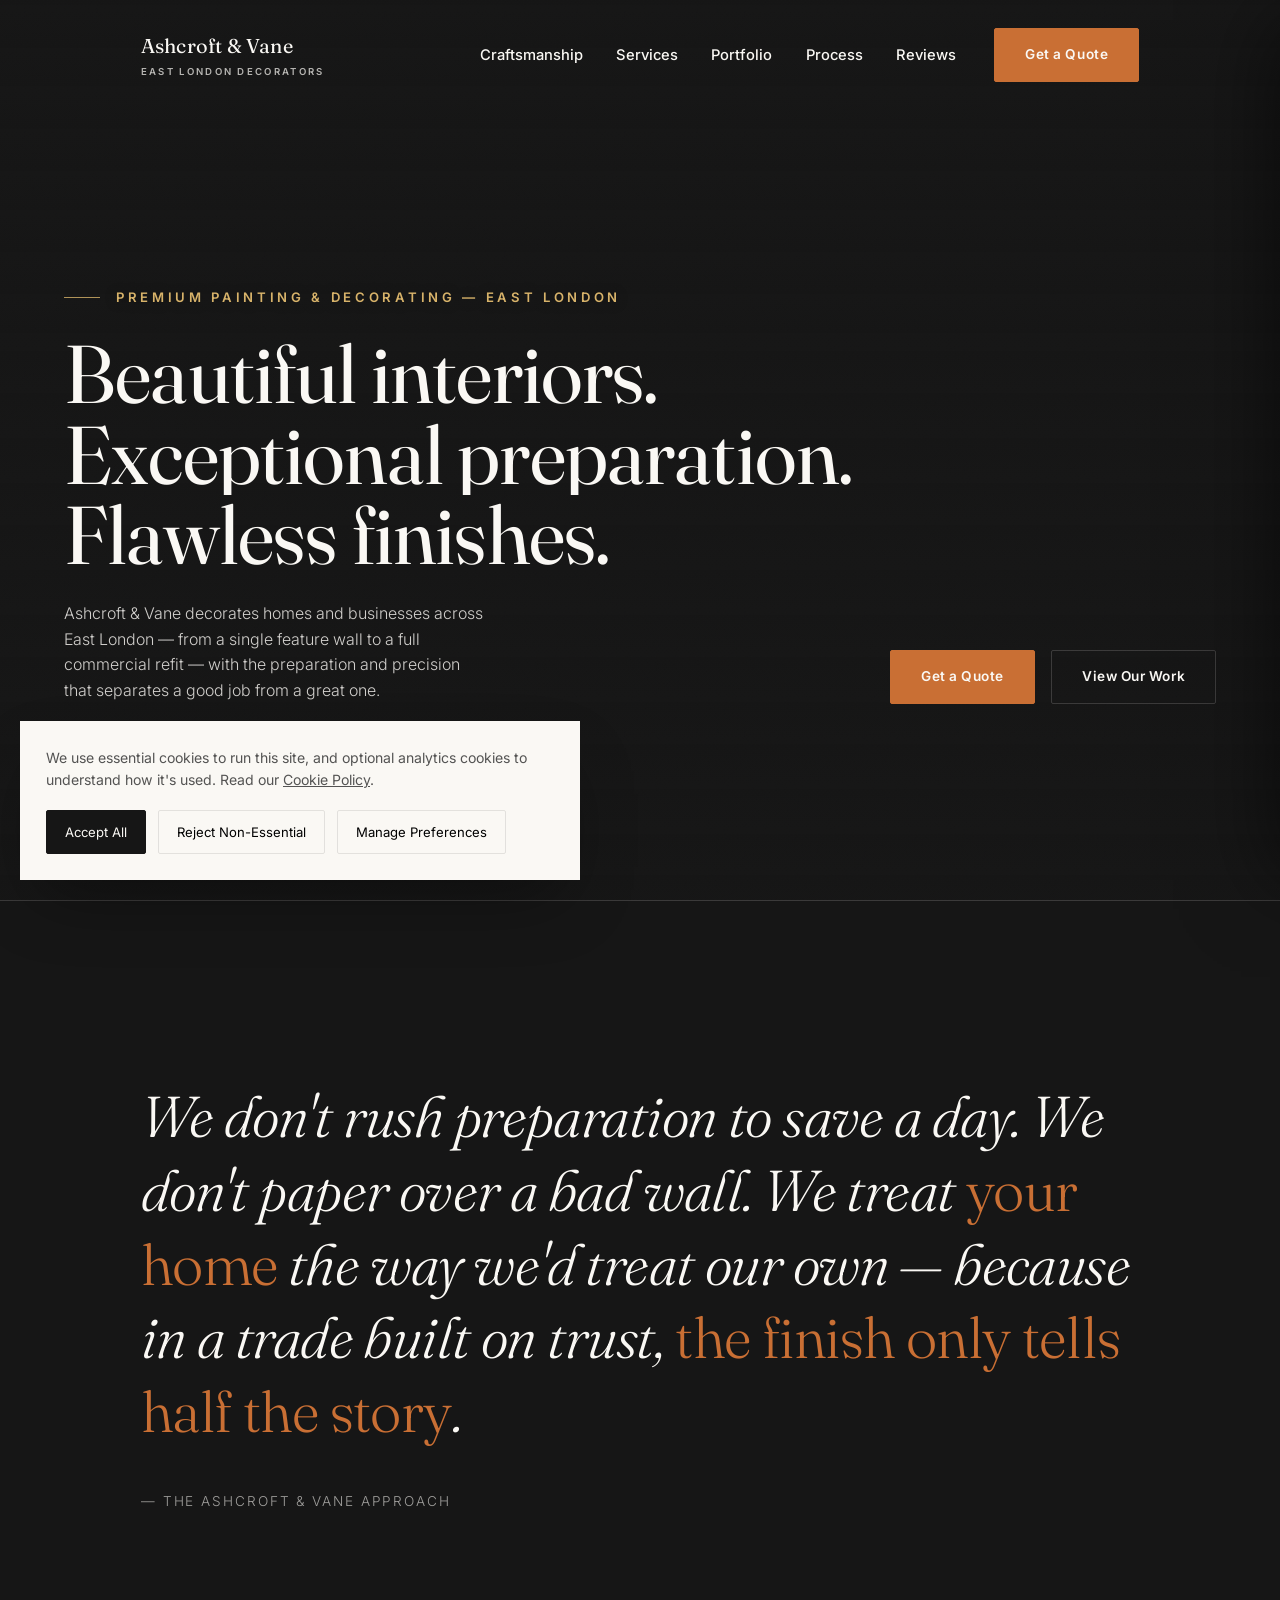
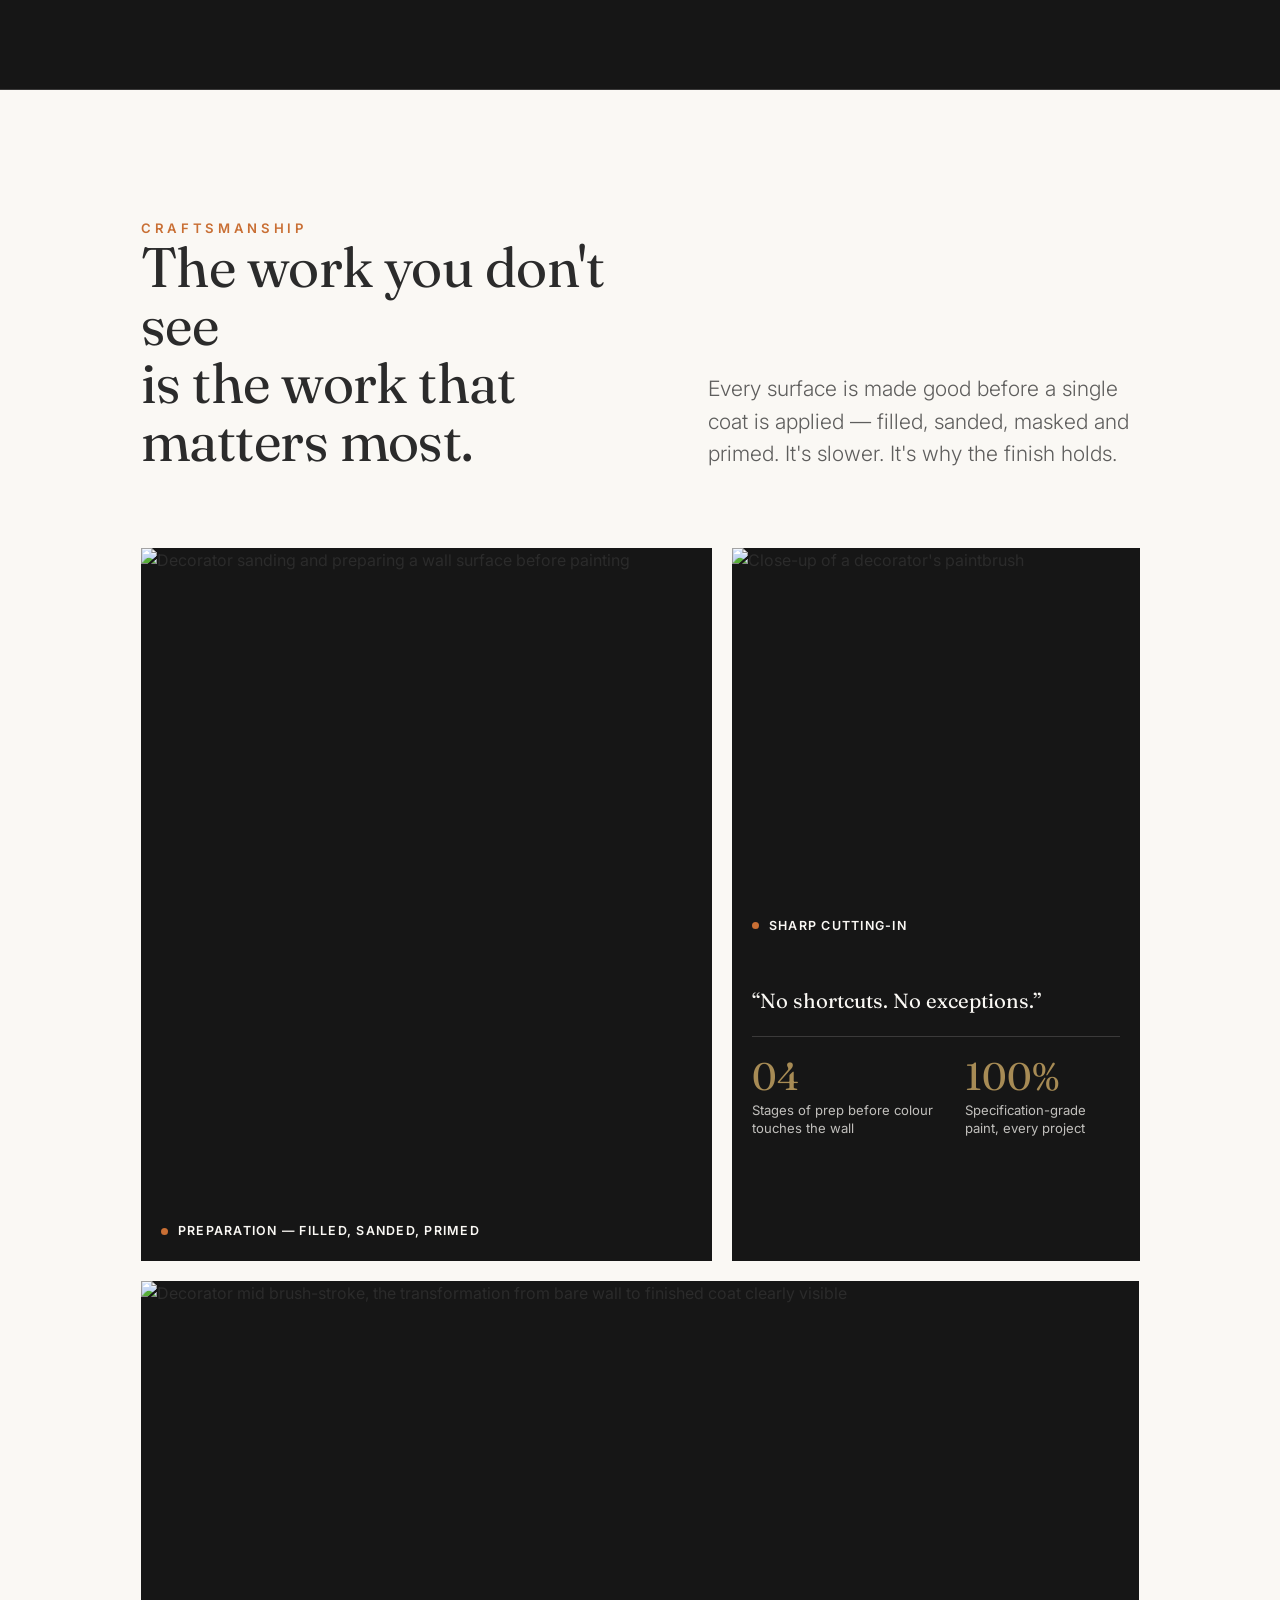
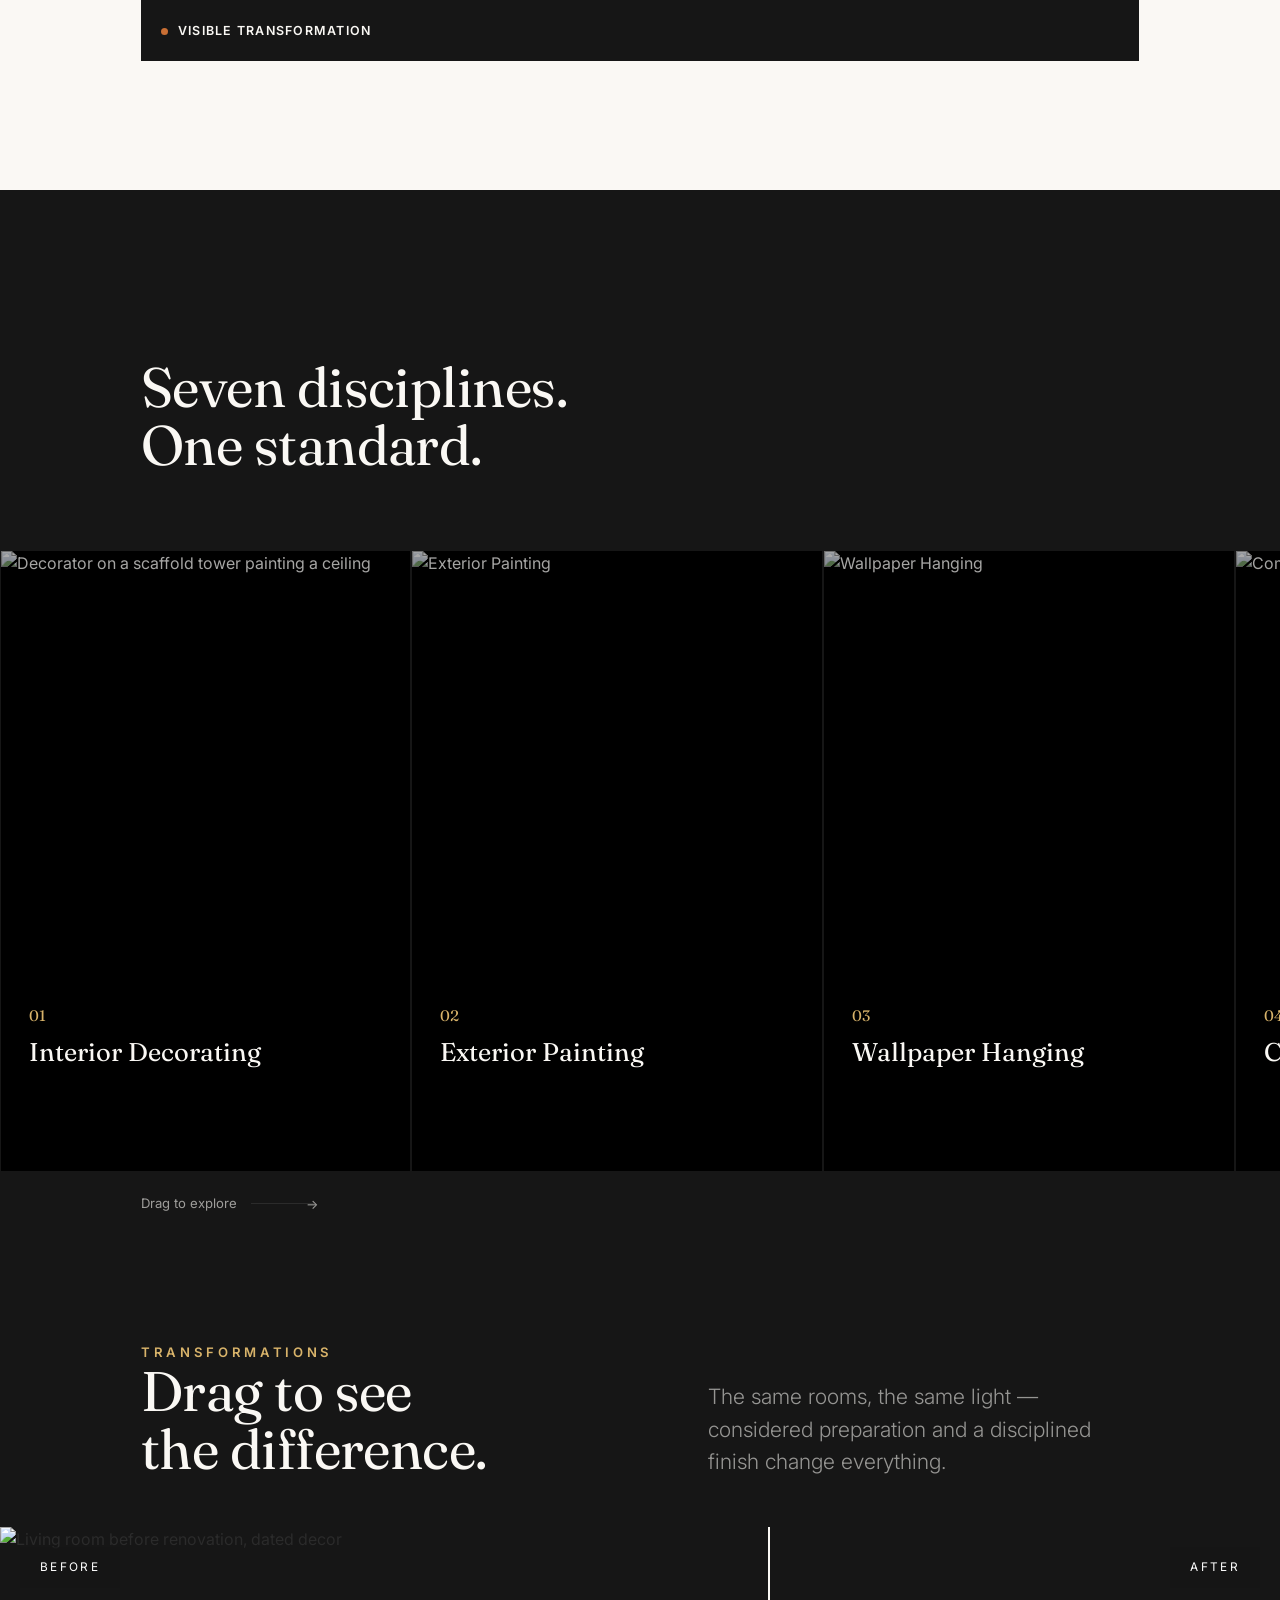
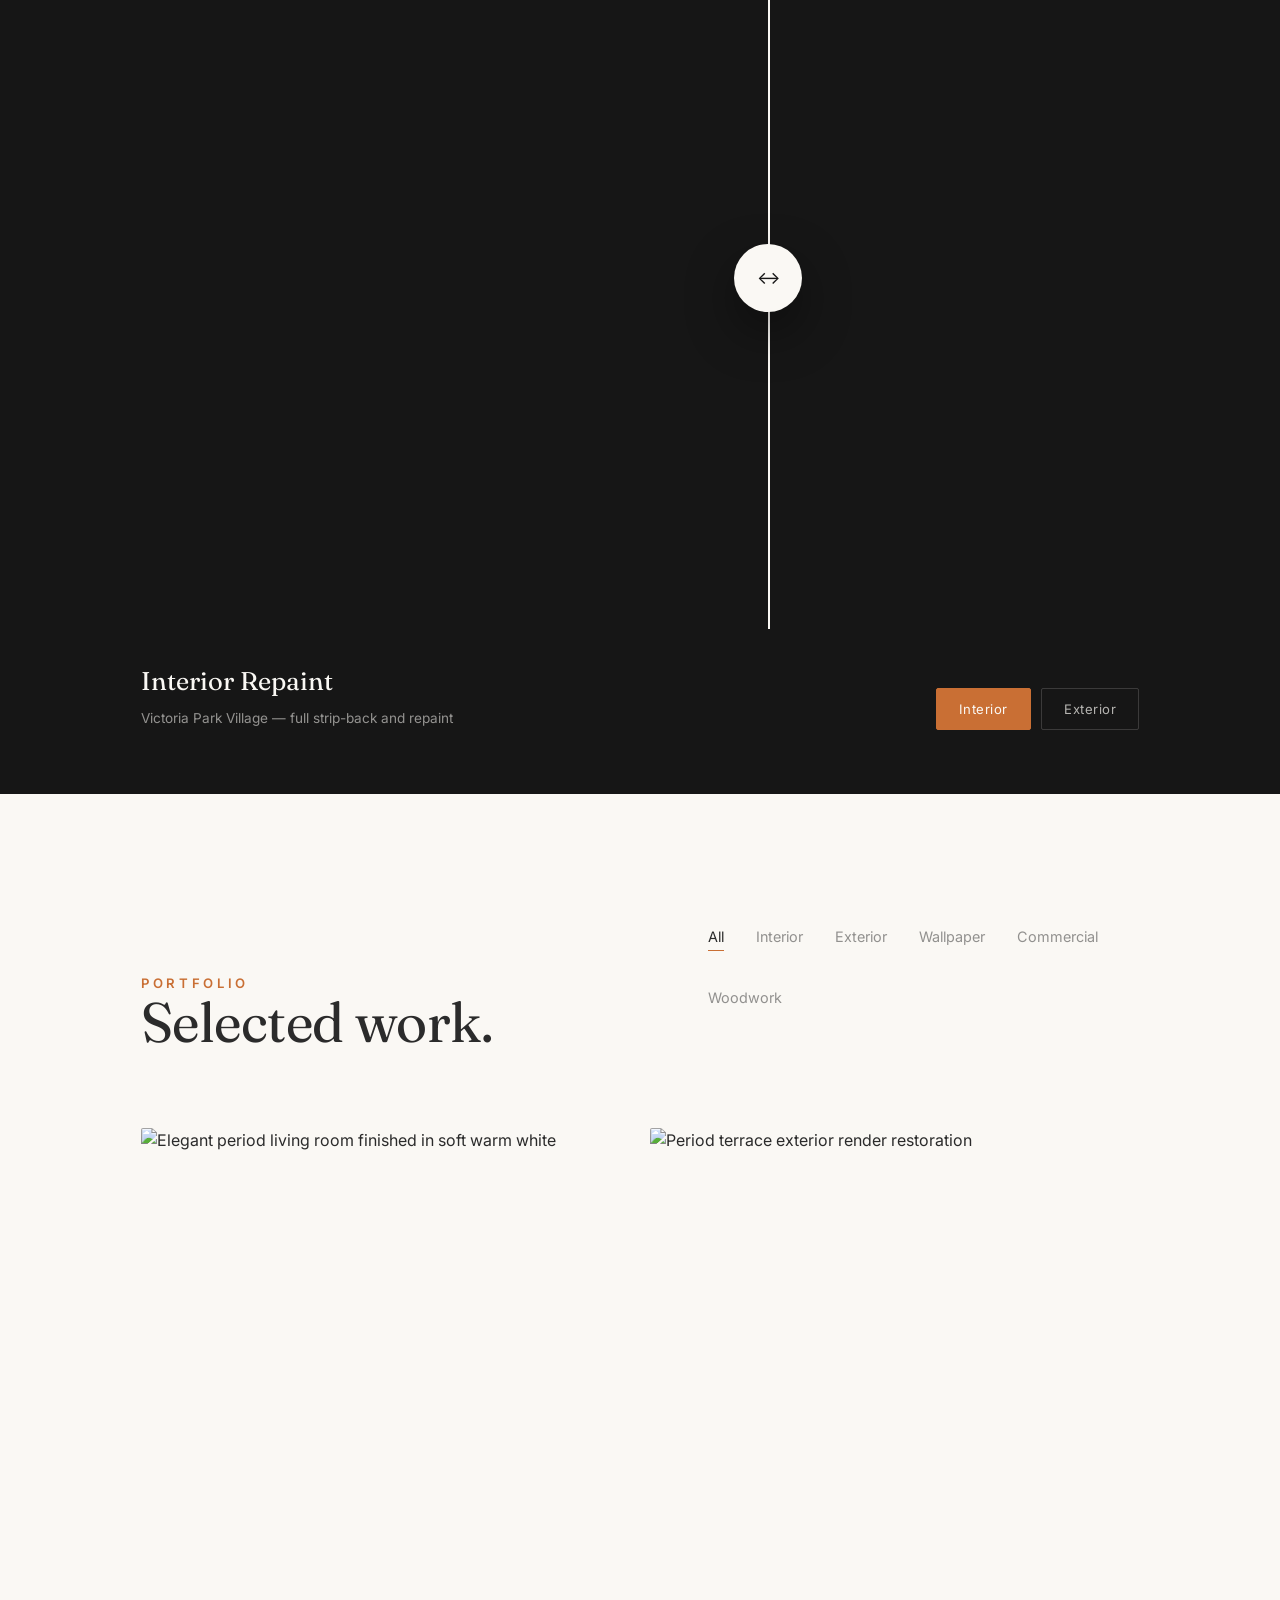
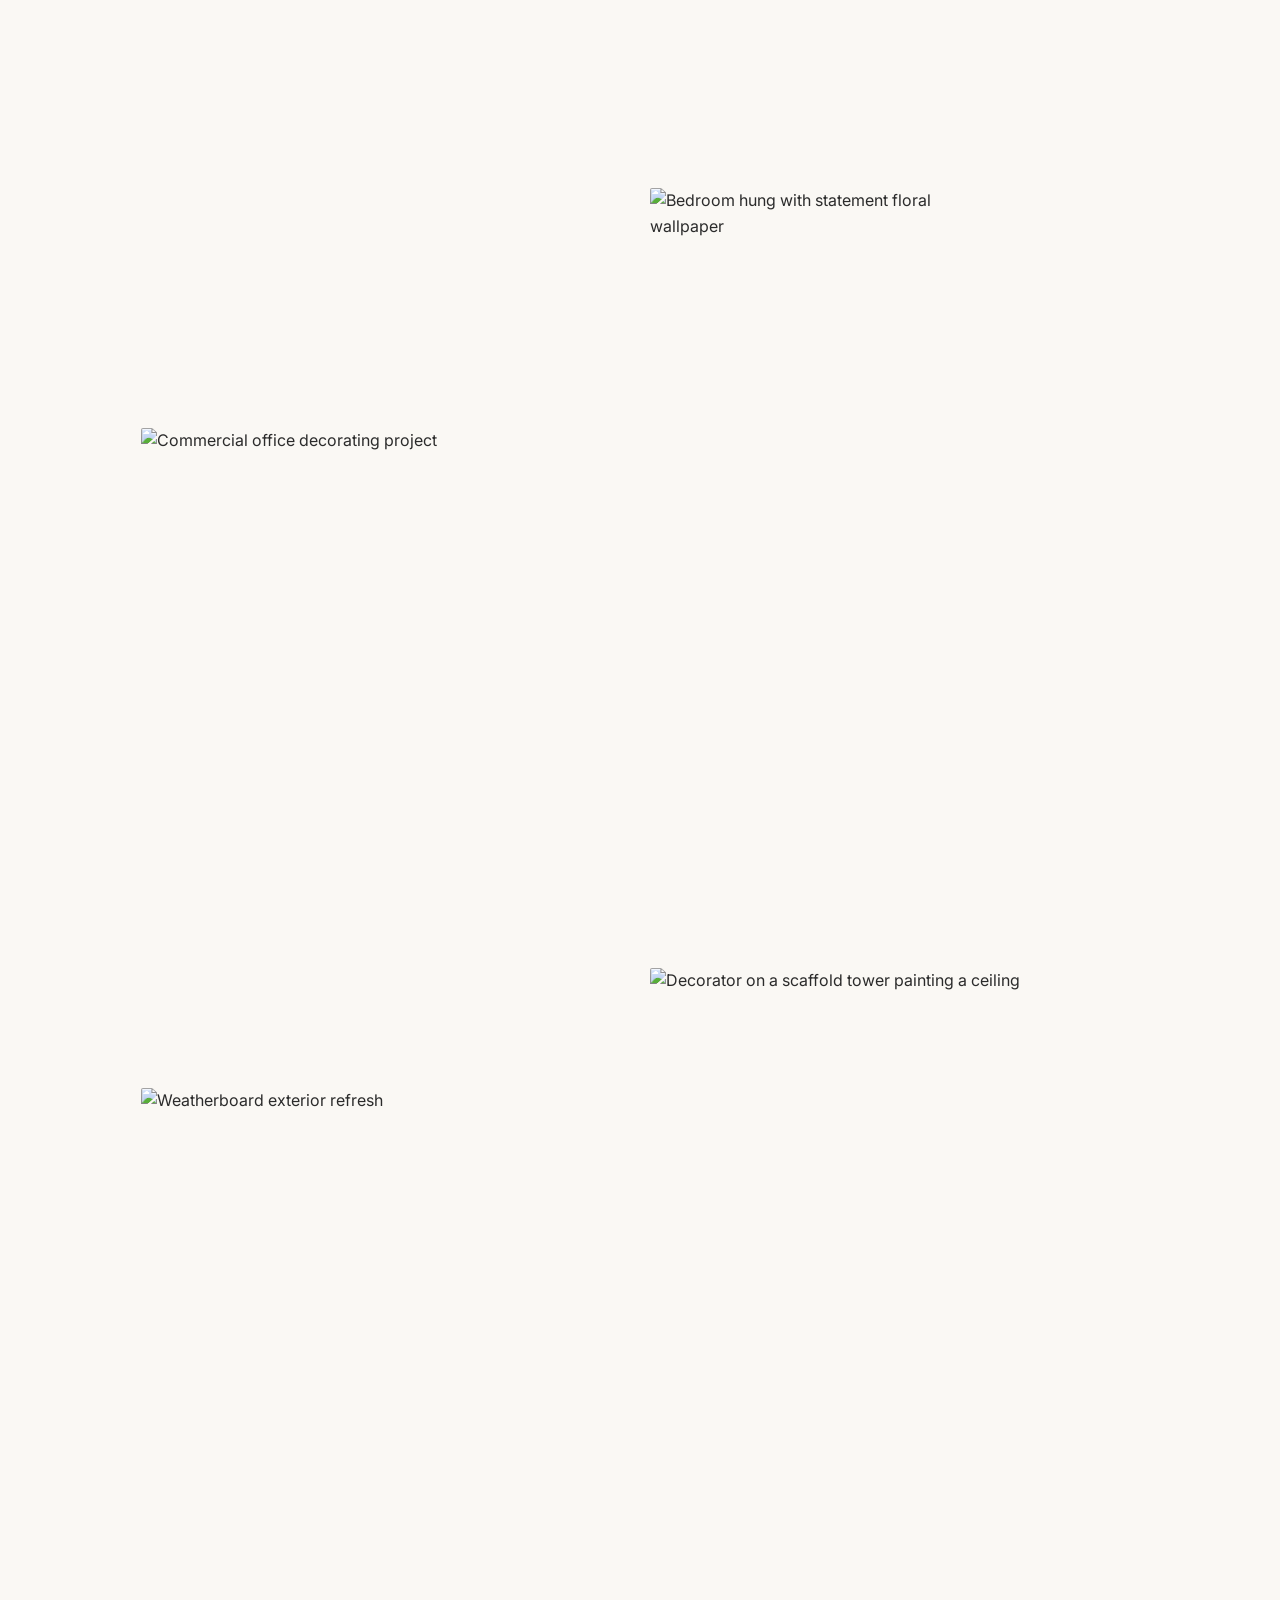
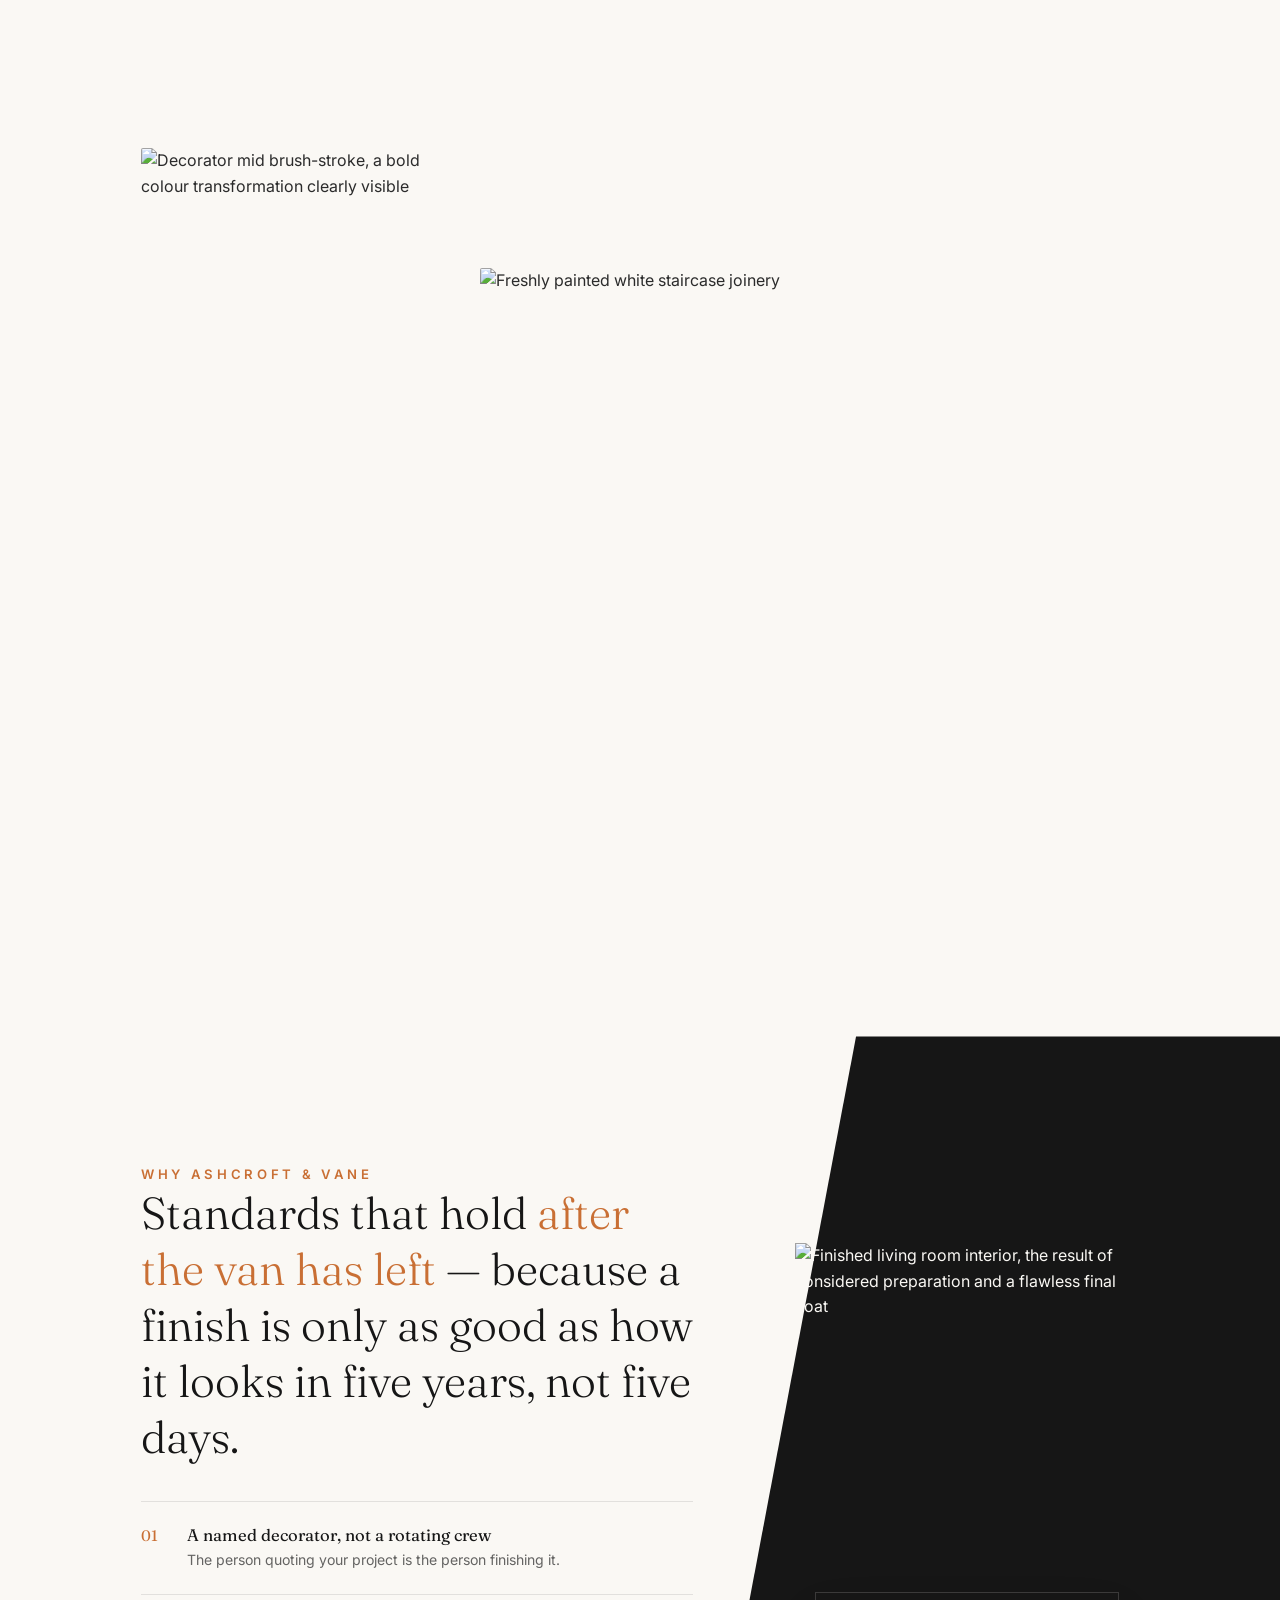
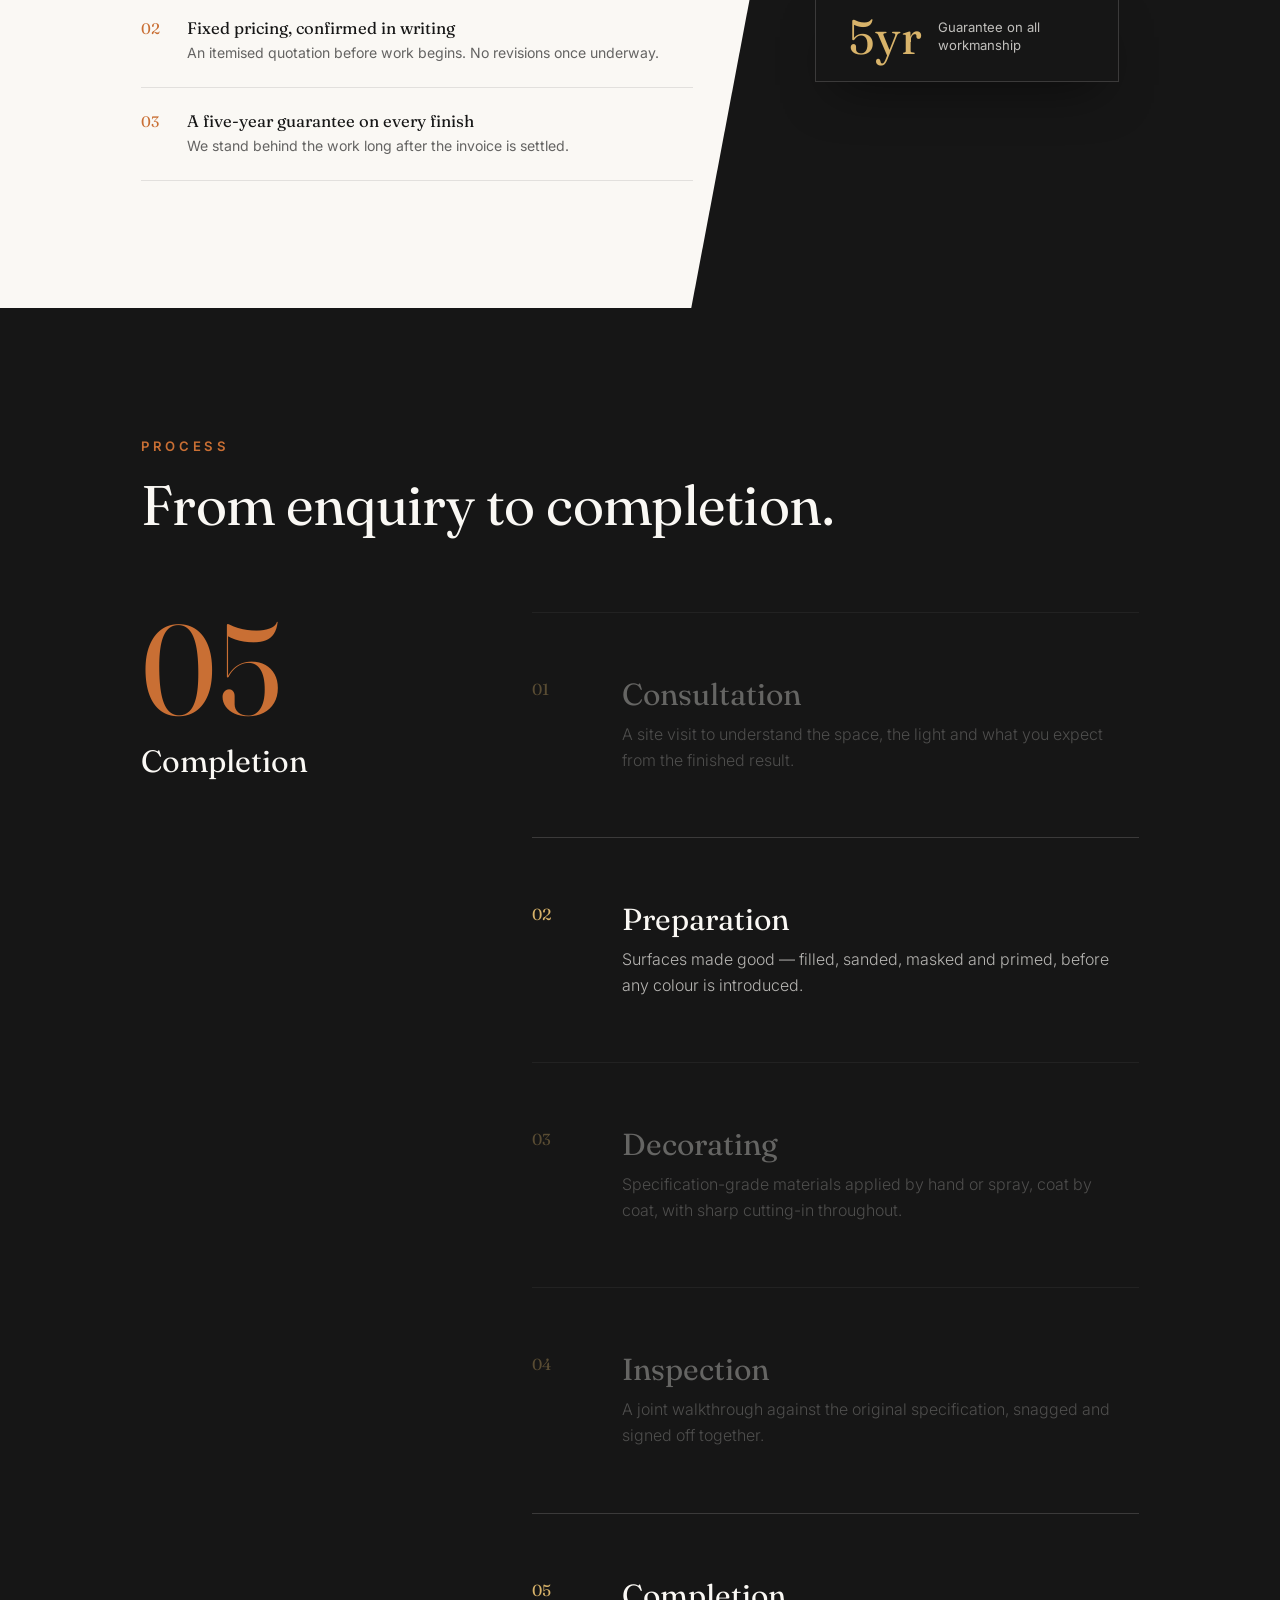
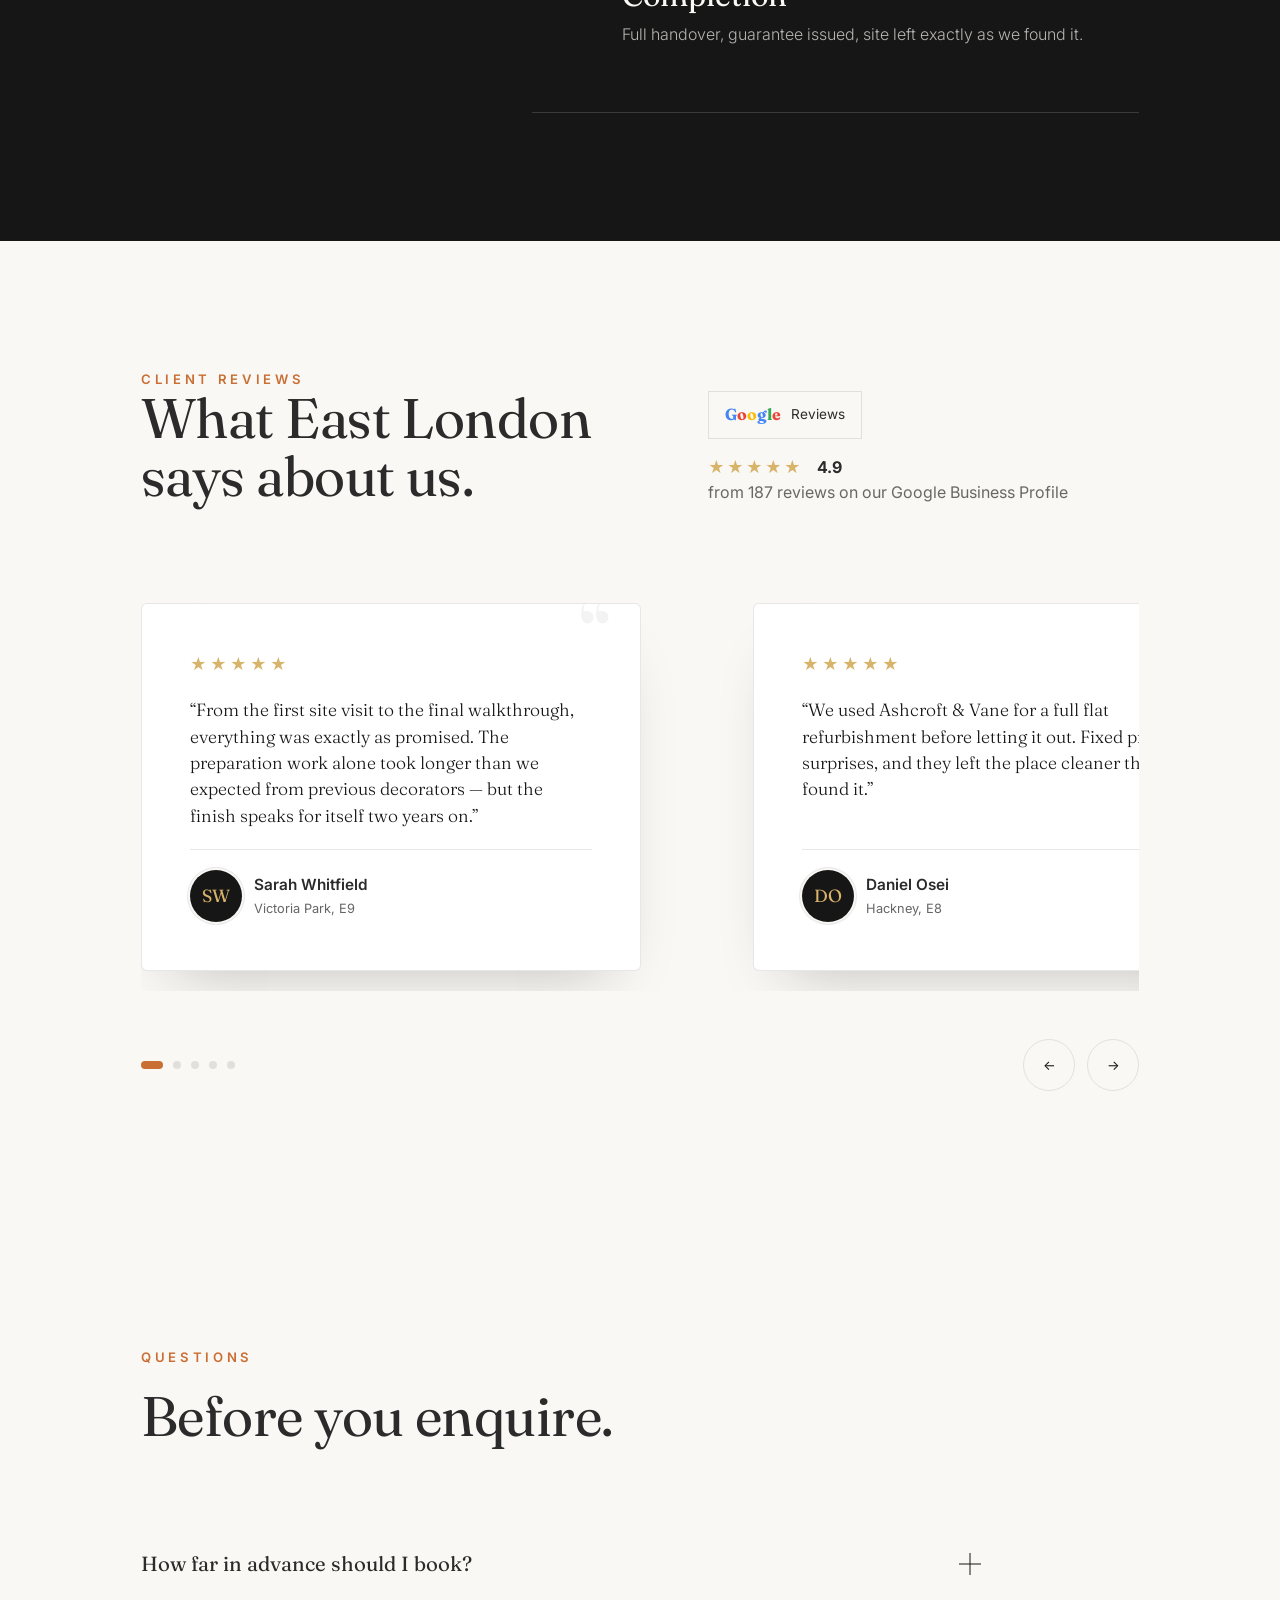
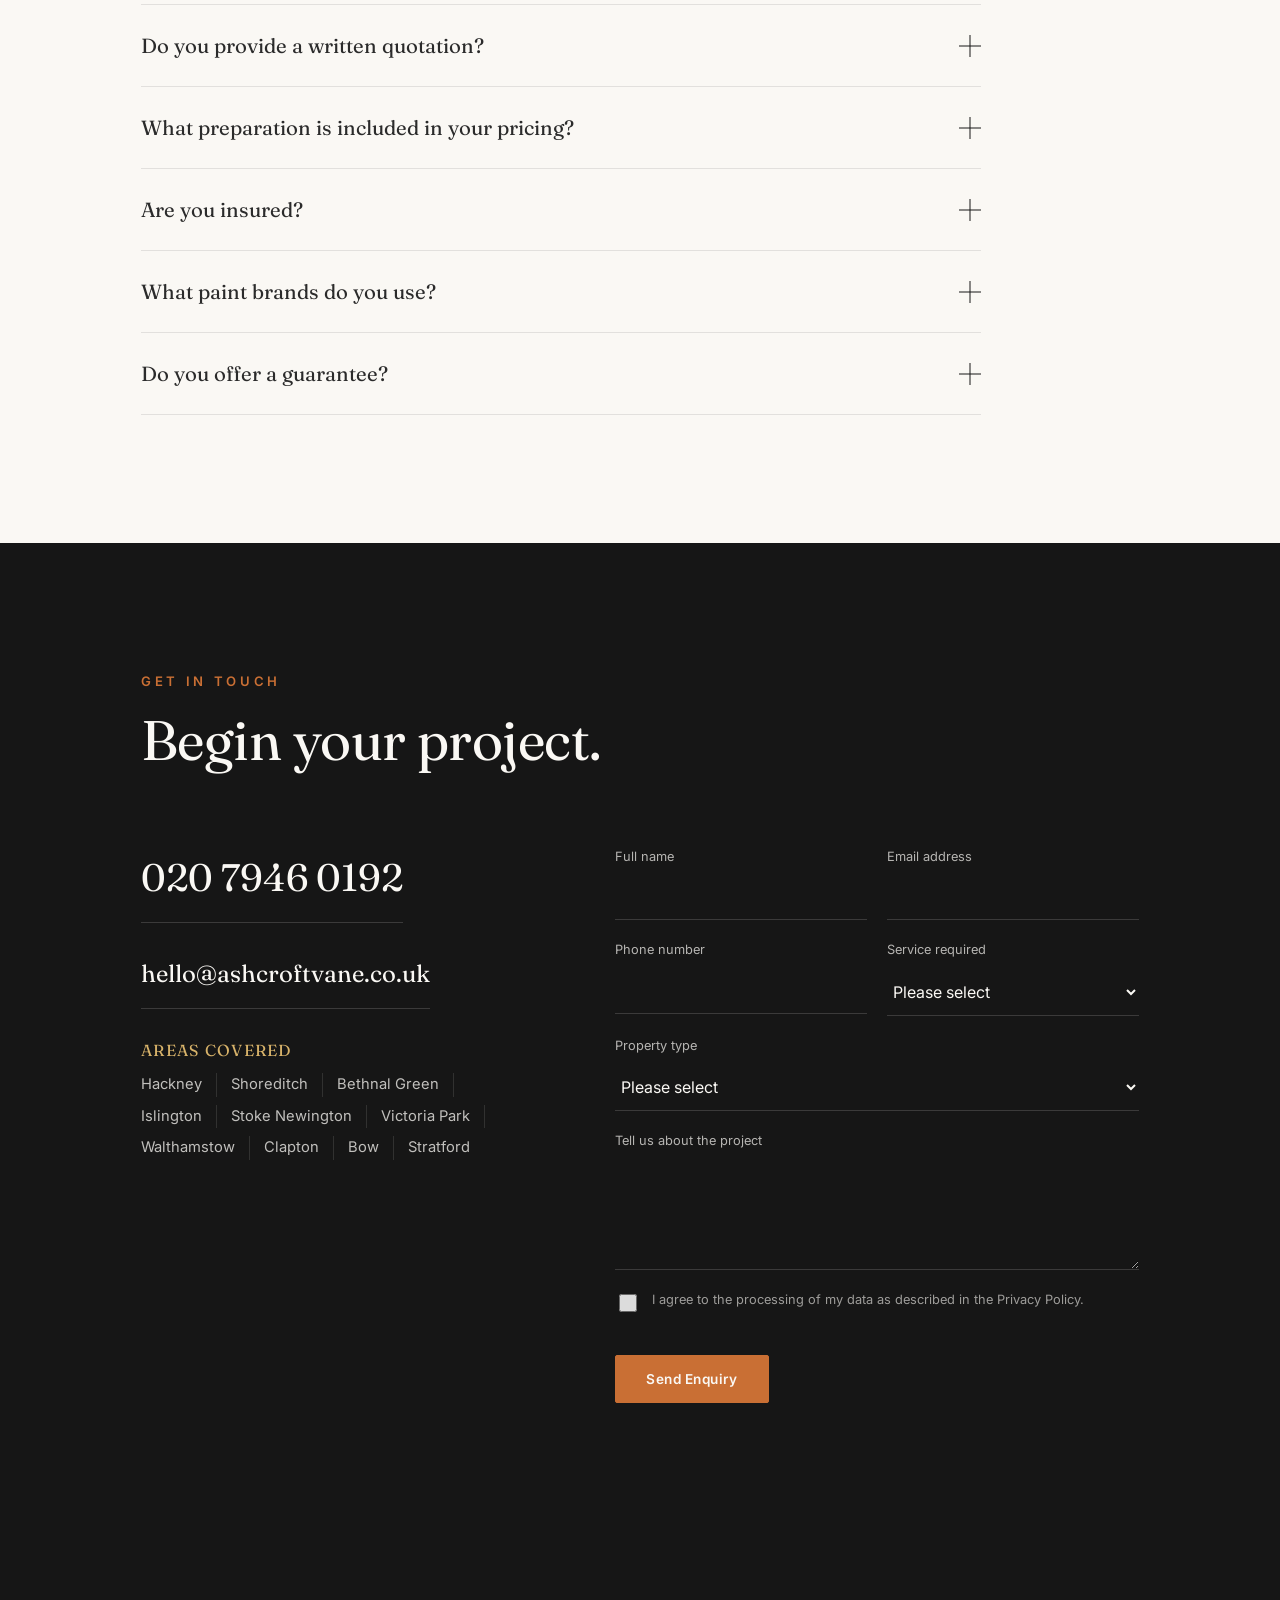
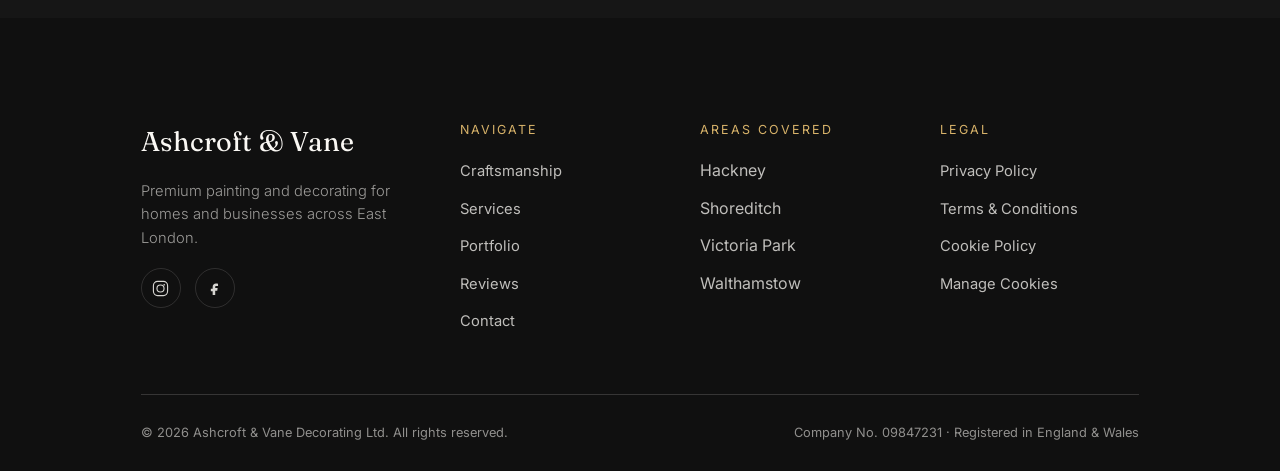
==== commit 9eb086a0: "Fix hero photo cohesion and cross-aspect-ratio cropping Swapped the wallpapered-hallway photo (a nar" ====
--- a/index.html
+++ b/index.html
@@ -157,7 +157,7 @@
     <div class="hero-media">
       <img src="https://images.unsplash.com/photo-1761986757577-140af8859587?w=1800&q=80&auto=format&fit=crop" alt="Decorator preparing a wall surface by sanding before painting" loading="eager" fetchpriority="high" width="1800" height="1200">
       <img src="https://images.unsplash.com/photo-1742900280864-bcc27353ceba?w=1800&q=80&auto=format&fit=crop" alt="Decorator painting a house exterior render from a ladder" loading="eager" width="1800" height="1200">
-      <img src="https://images.unsplash.com/photo-1694379073034-d8da0119986a?w=1800&q=80&auto=format&fit=crop" alt="Wallpapered archway hallway, a finished decorating result" loading="lazy" width="1800" height="1200">
+      <img src="https://images.unsplash.com/photo-1759338584492-45647a320916?w=1800&q=80&auto=format&fit=crop" alt="Freshly painted period terrace street exterior" loading="lazy" width="1800" height="1200">
     </div>
     <div class="hero-grain" aria-hidden="true"></div>
     <div class="container hero-inner">
--- a/css/style.css
+++ b/css/style.css
@@ -57,7 +57,7 @@
 h1,h2,h3,h4{ margin:0; font-family:var(--serif); font-weight:400; }
 p{ margin:0; }
 
-.container{ width:var(--container); max-width:1400px; margin-inline:auto; }
+.container{ width:var(--container); max-width:1400px; margin-inline:auto; padding-inline:64px; }
 /* Safe horizontal margins for tablet and mobile — nav, hero and every section share this */
 @media (max-width:1024px){ .container{ width:100%; padding-inline:56px; } }
 @media (max-width:768px){ .container{ padding-inline:36px; } }
@@ -260,6 +260,7 @@
 .hero-media{ position:absolute; inset:0; }
 .hero-media img{
   position:absolute; inset:0; width:100%; height:100%; object-fit:cover;
+  object-position:center 30%;
   filter:saturate(1.15) brightness(0.78); opacity:0;
   animation:heroCrossfade 15s infinite;
   transform:scale(1.1);
@@ -290,7 +291,11 @@
 .hero-grain{ position:absolute; inset:0; z-index:1; opacity:0.05; mix-blend-mode:overlay;
   background-image:url("data:image/svg+xml,%3Csvg xmlns='http://www.w3.org/2000/svg' width='120' height='120'%3E%3Cfilter id='n'%3E%3CfeTurbulence type='fractalNoise' baseFrequency='0.9' numOctaves='2' stitchTiles='stitch'/%3E%3C/filter%3E%3Crect width='100%25' height='100%25' filter='url(%23n)'/%3E%3C/svg%3E");
 }
-.hero-inner{ position:relative; z-index:2; width:100%; padding-bottom:clamp(48px,7vw,96px); }
+.hero-inner{
+  position:relative; z-index:2; width:100%;
+  padding-top:clamp(120px,10vw,180px);
+  padding-bottom:clamp(64px,8vw,120px);
+}
 .hero .container{ display:flex; flex-direction:column; gap:26px; }
 .hero-eyebrow{
   color:var(--gold); display:flex; align-items:center; gap:16px;
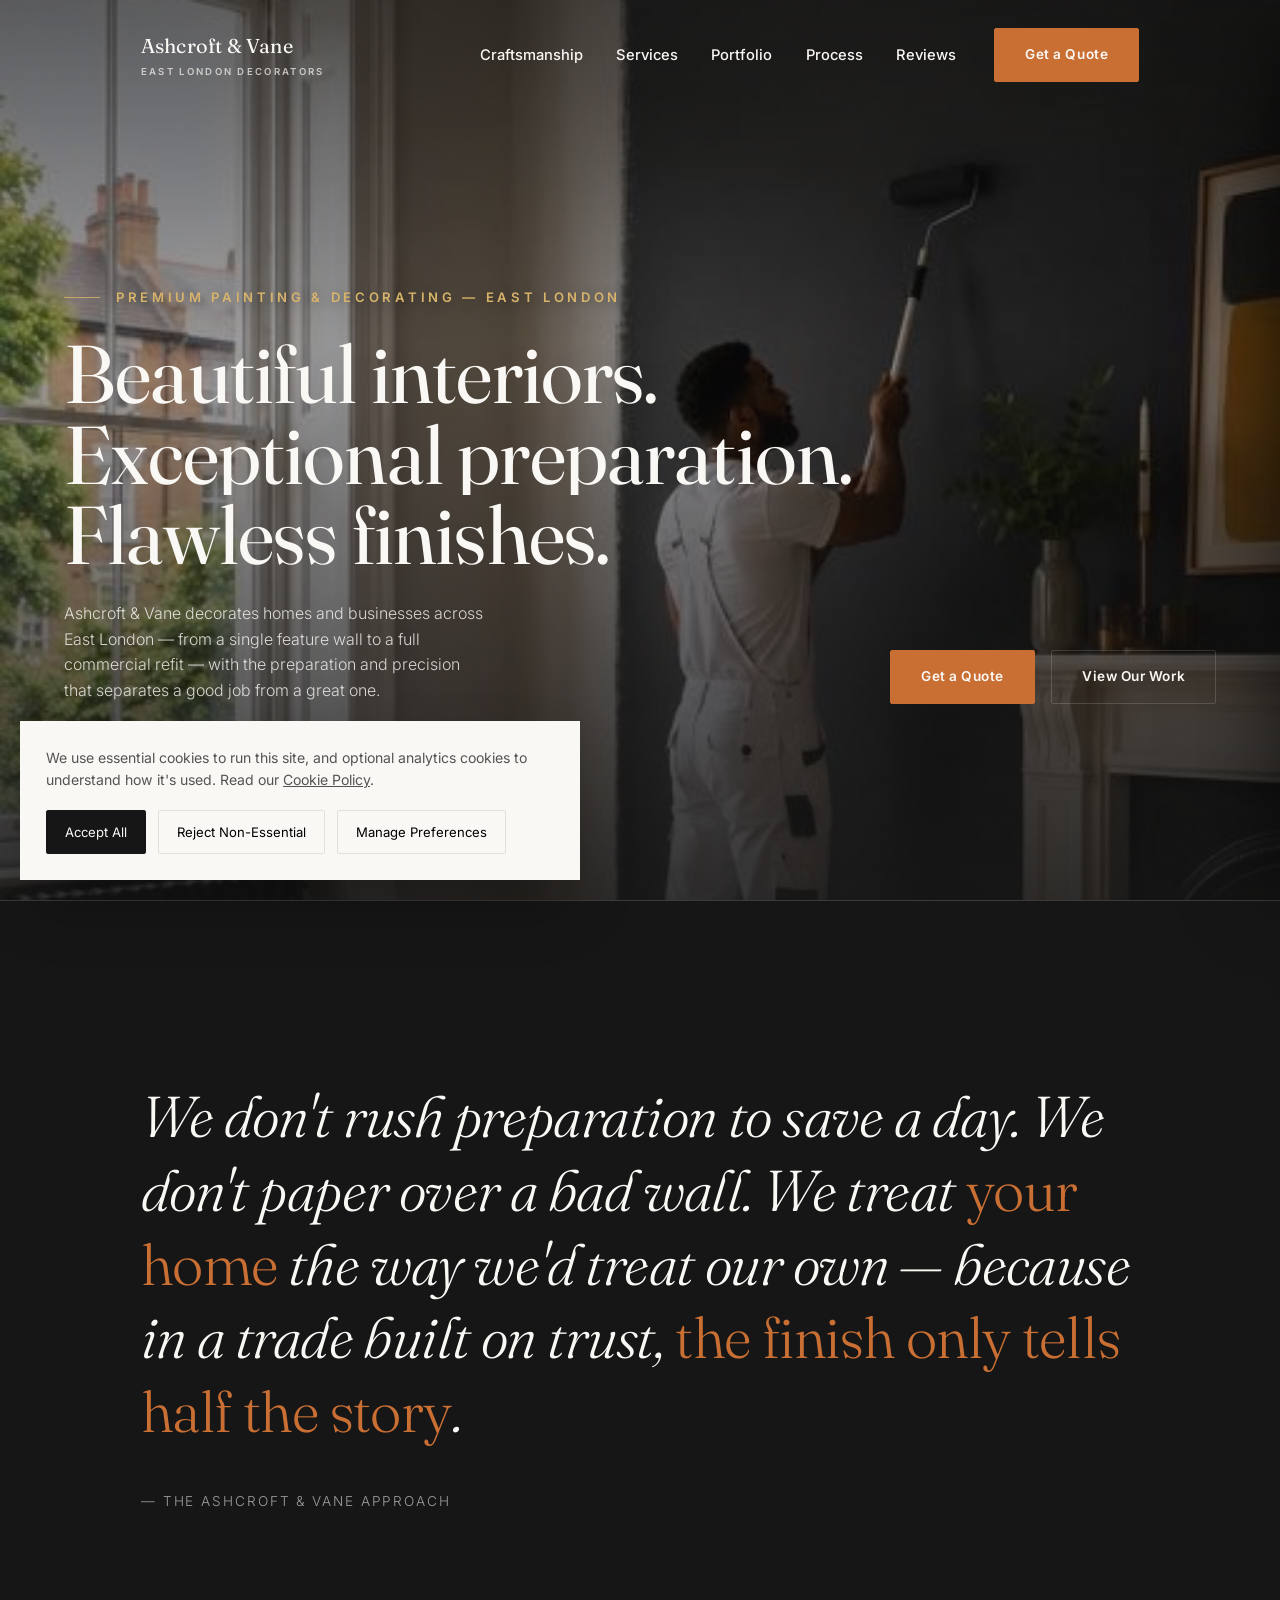
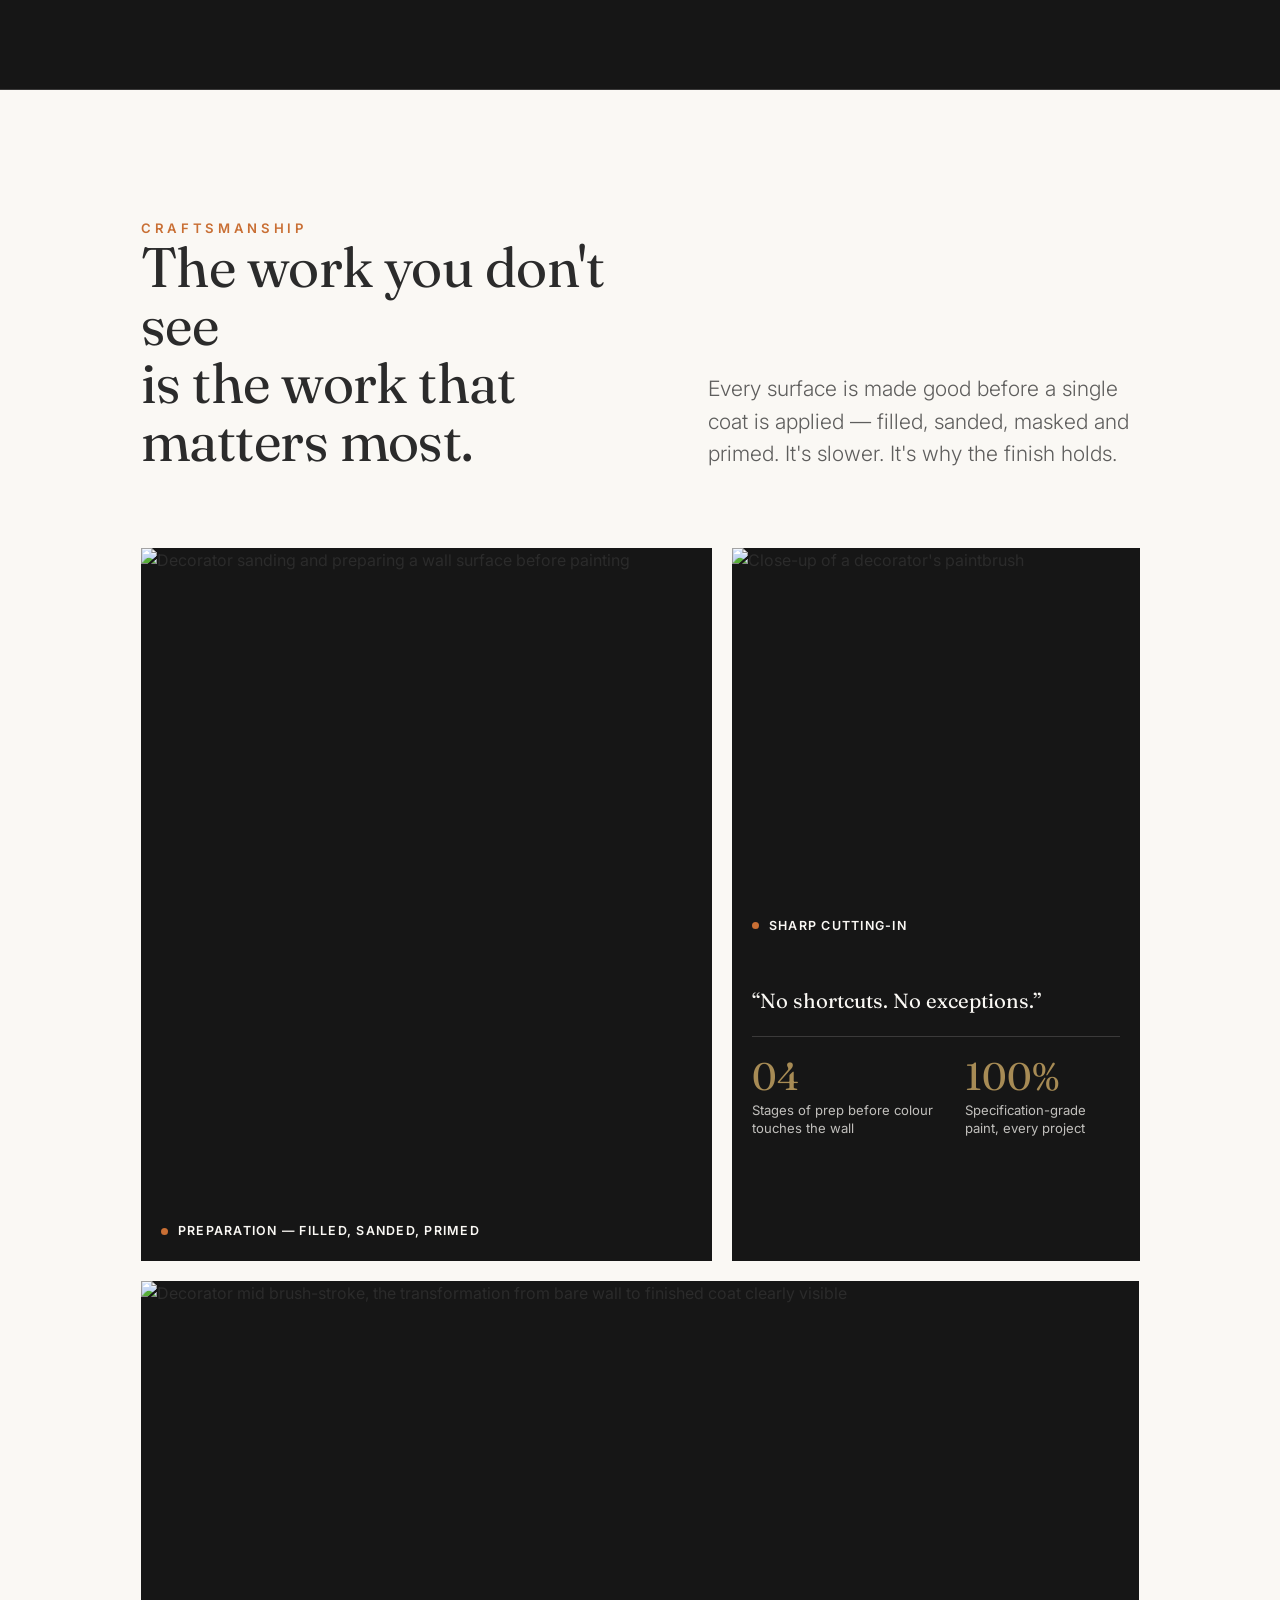
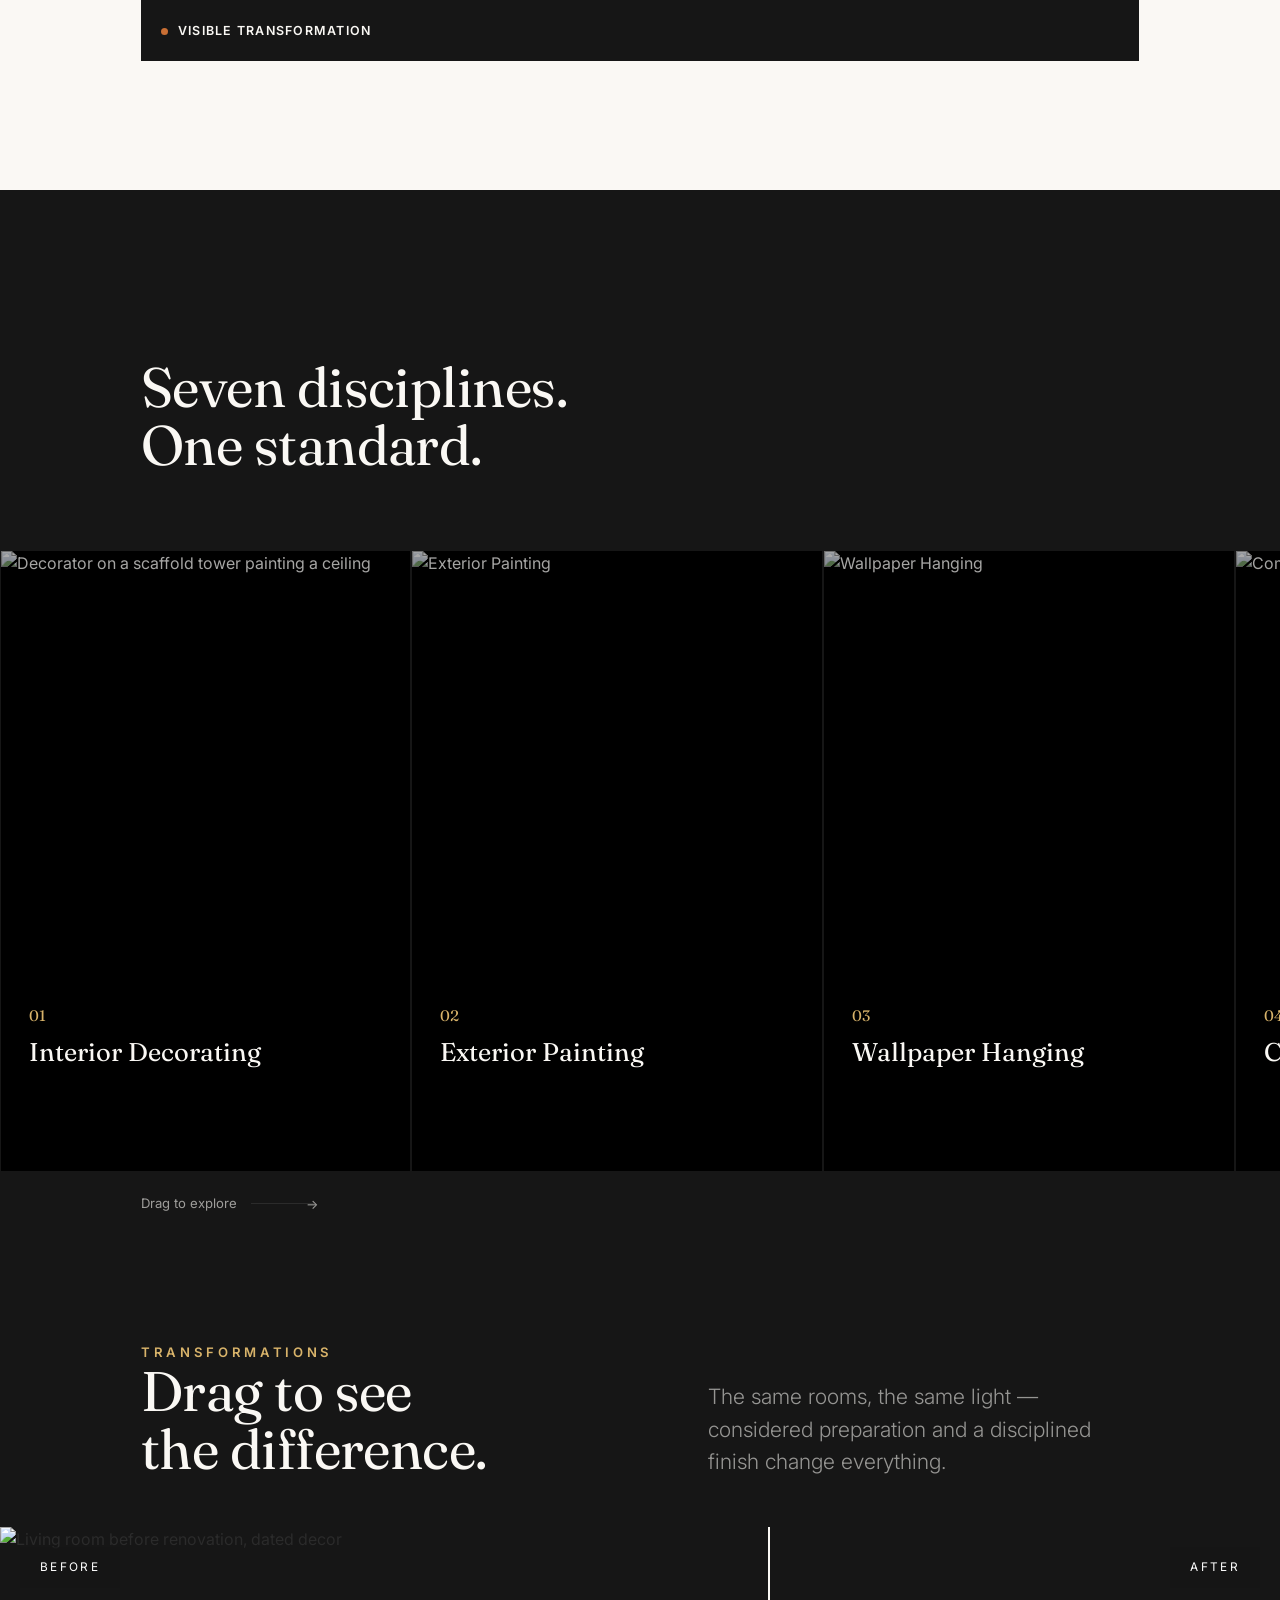
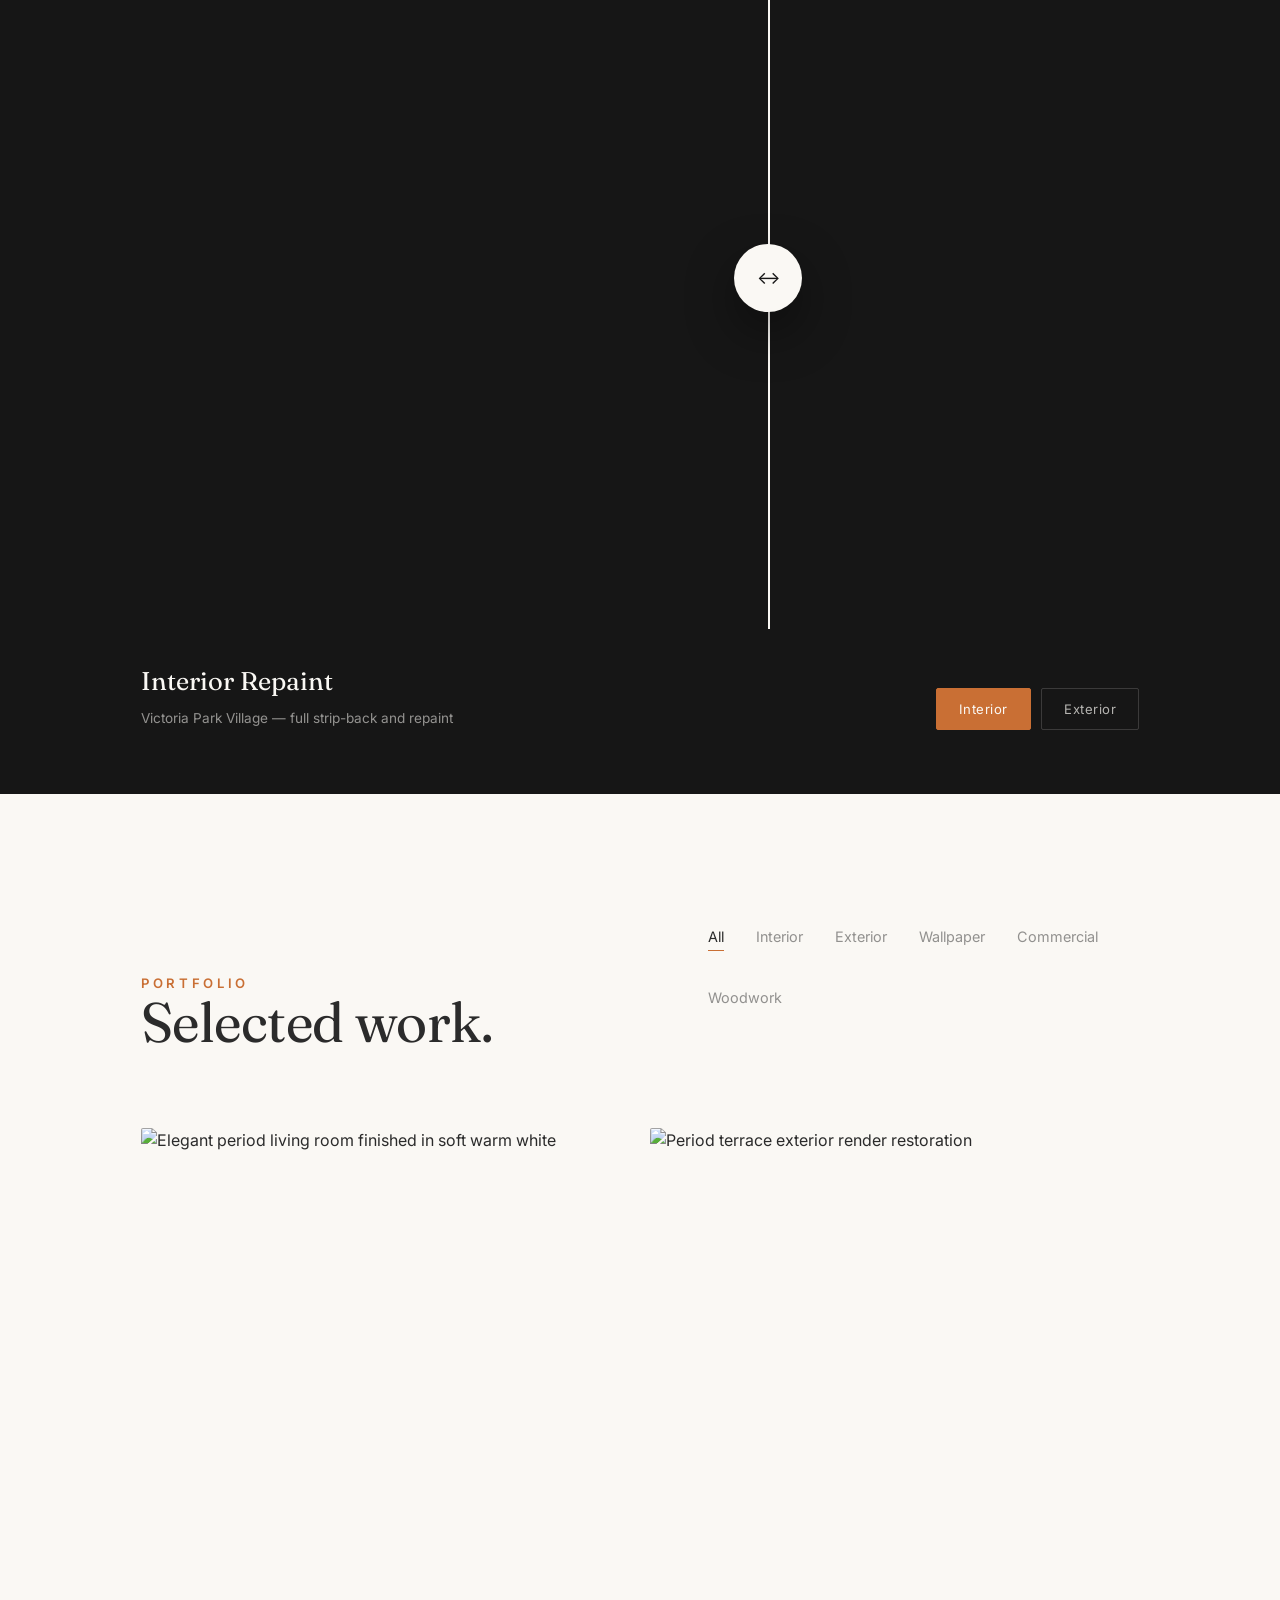
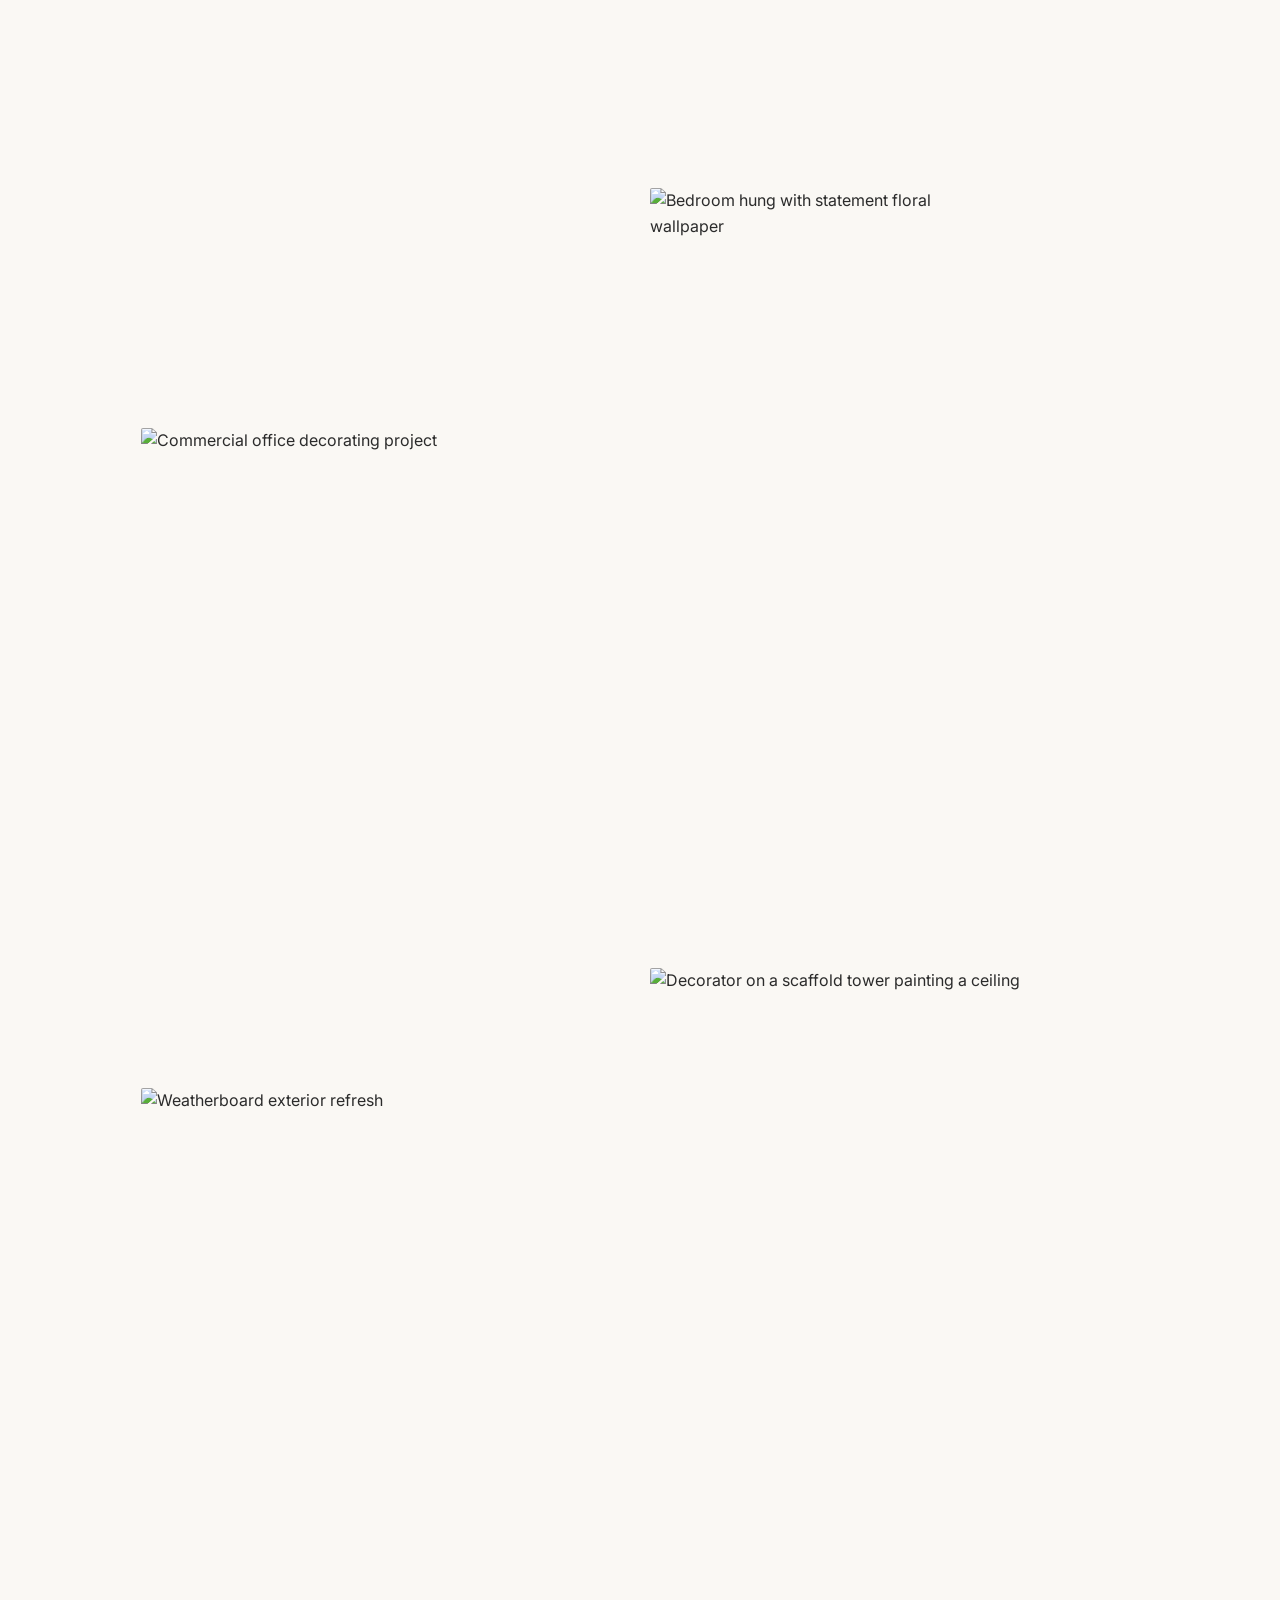
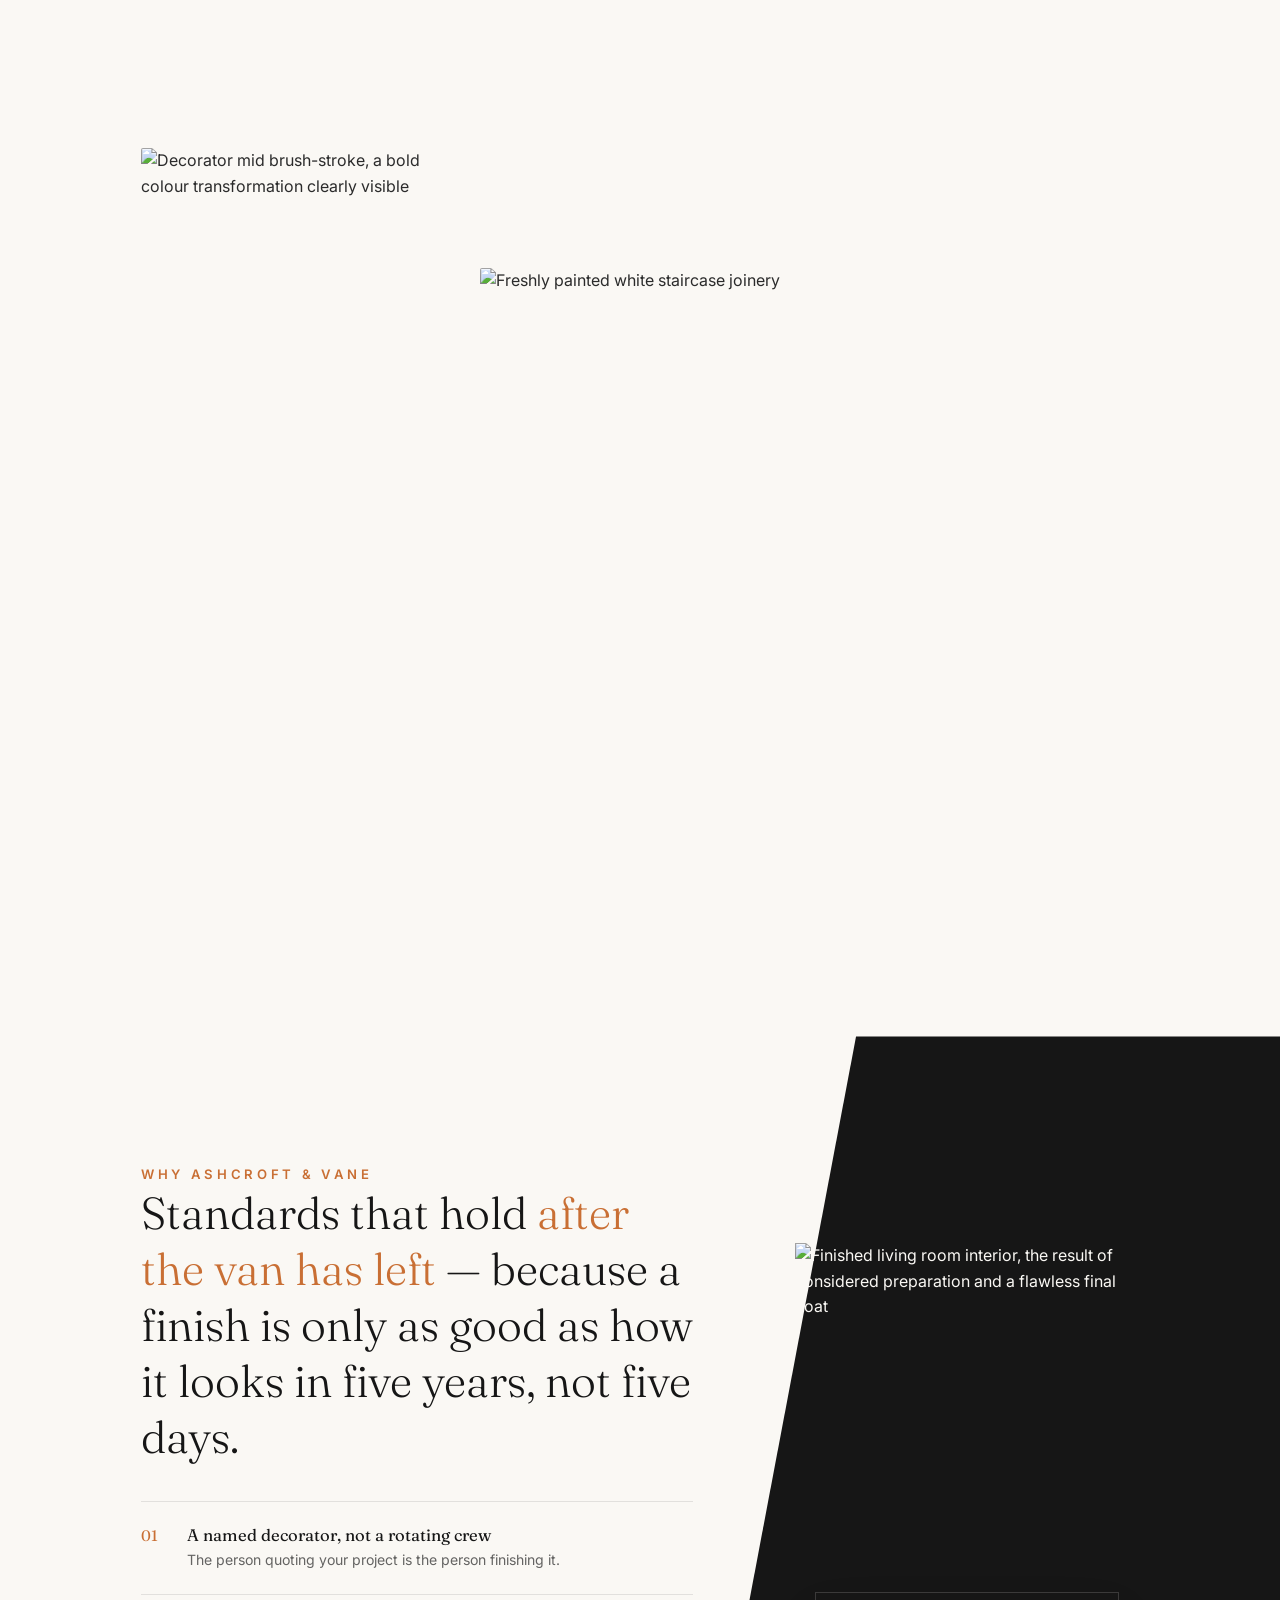
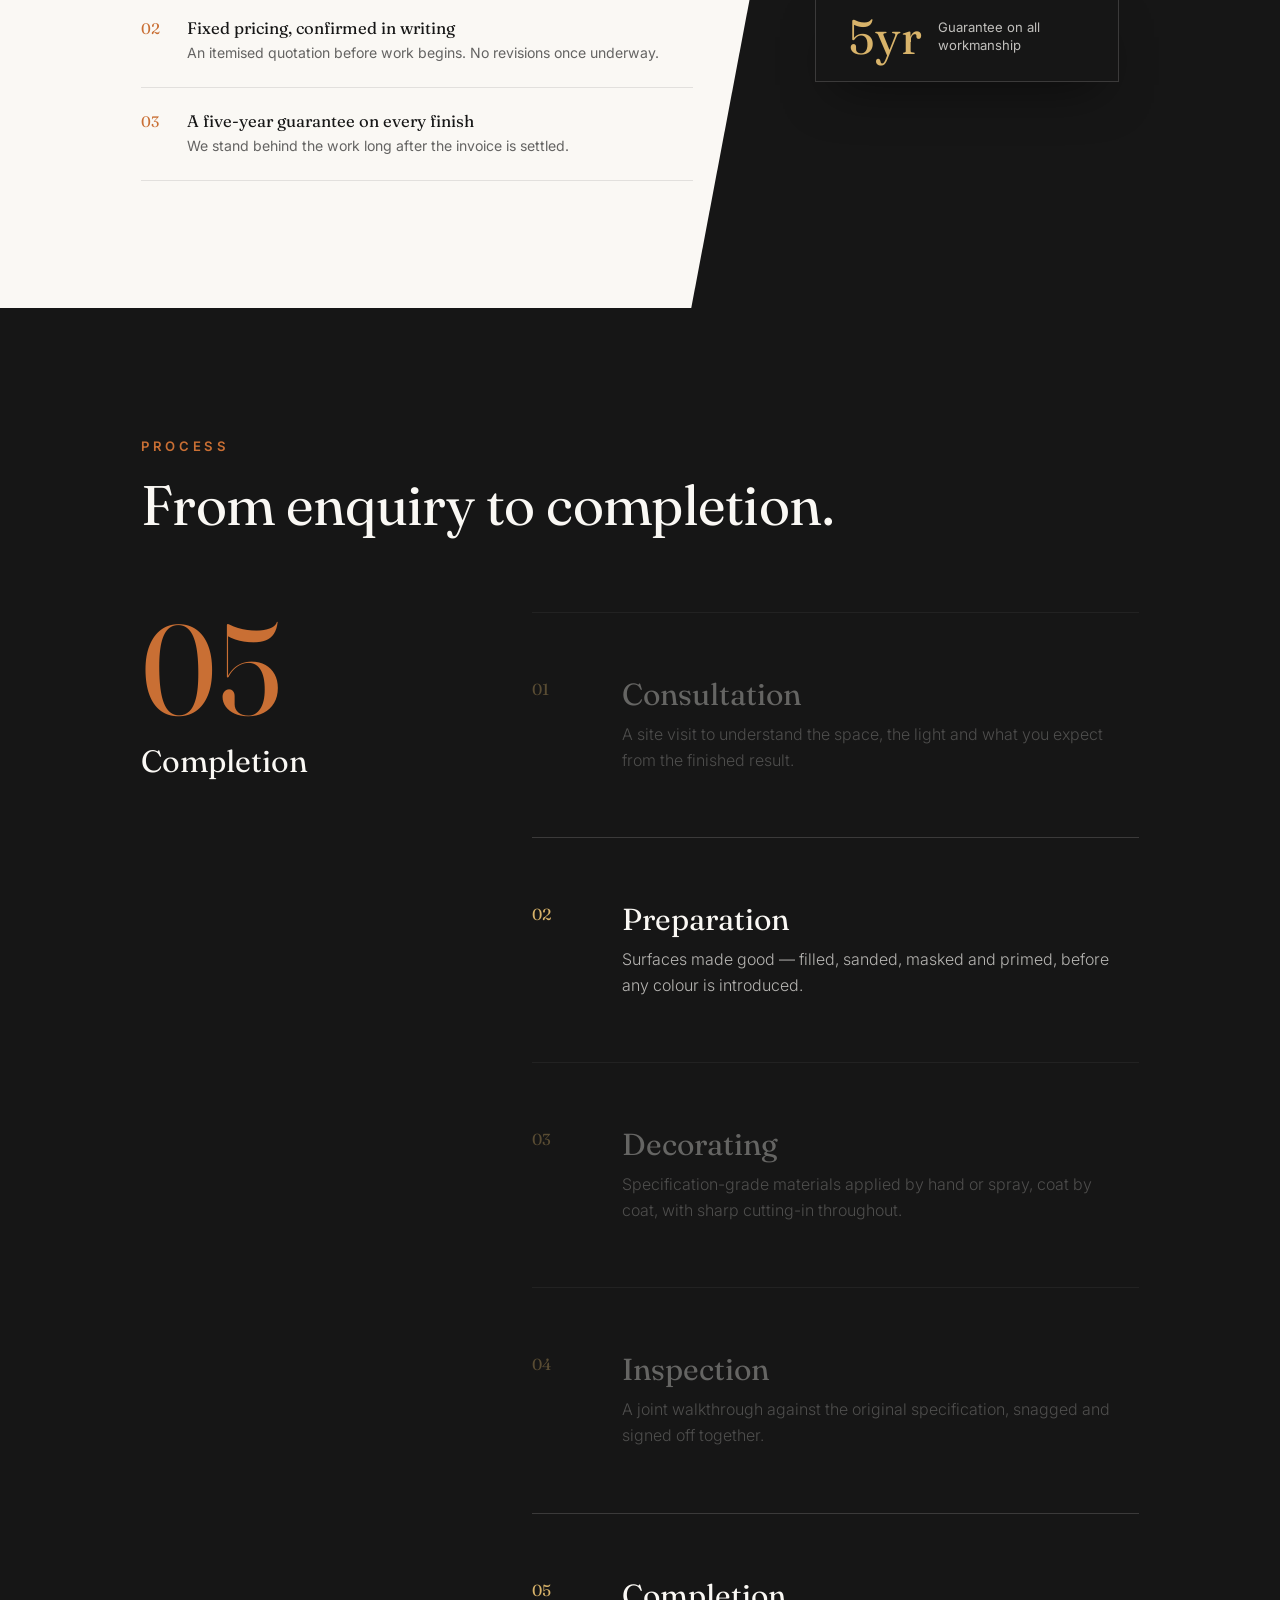
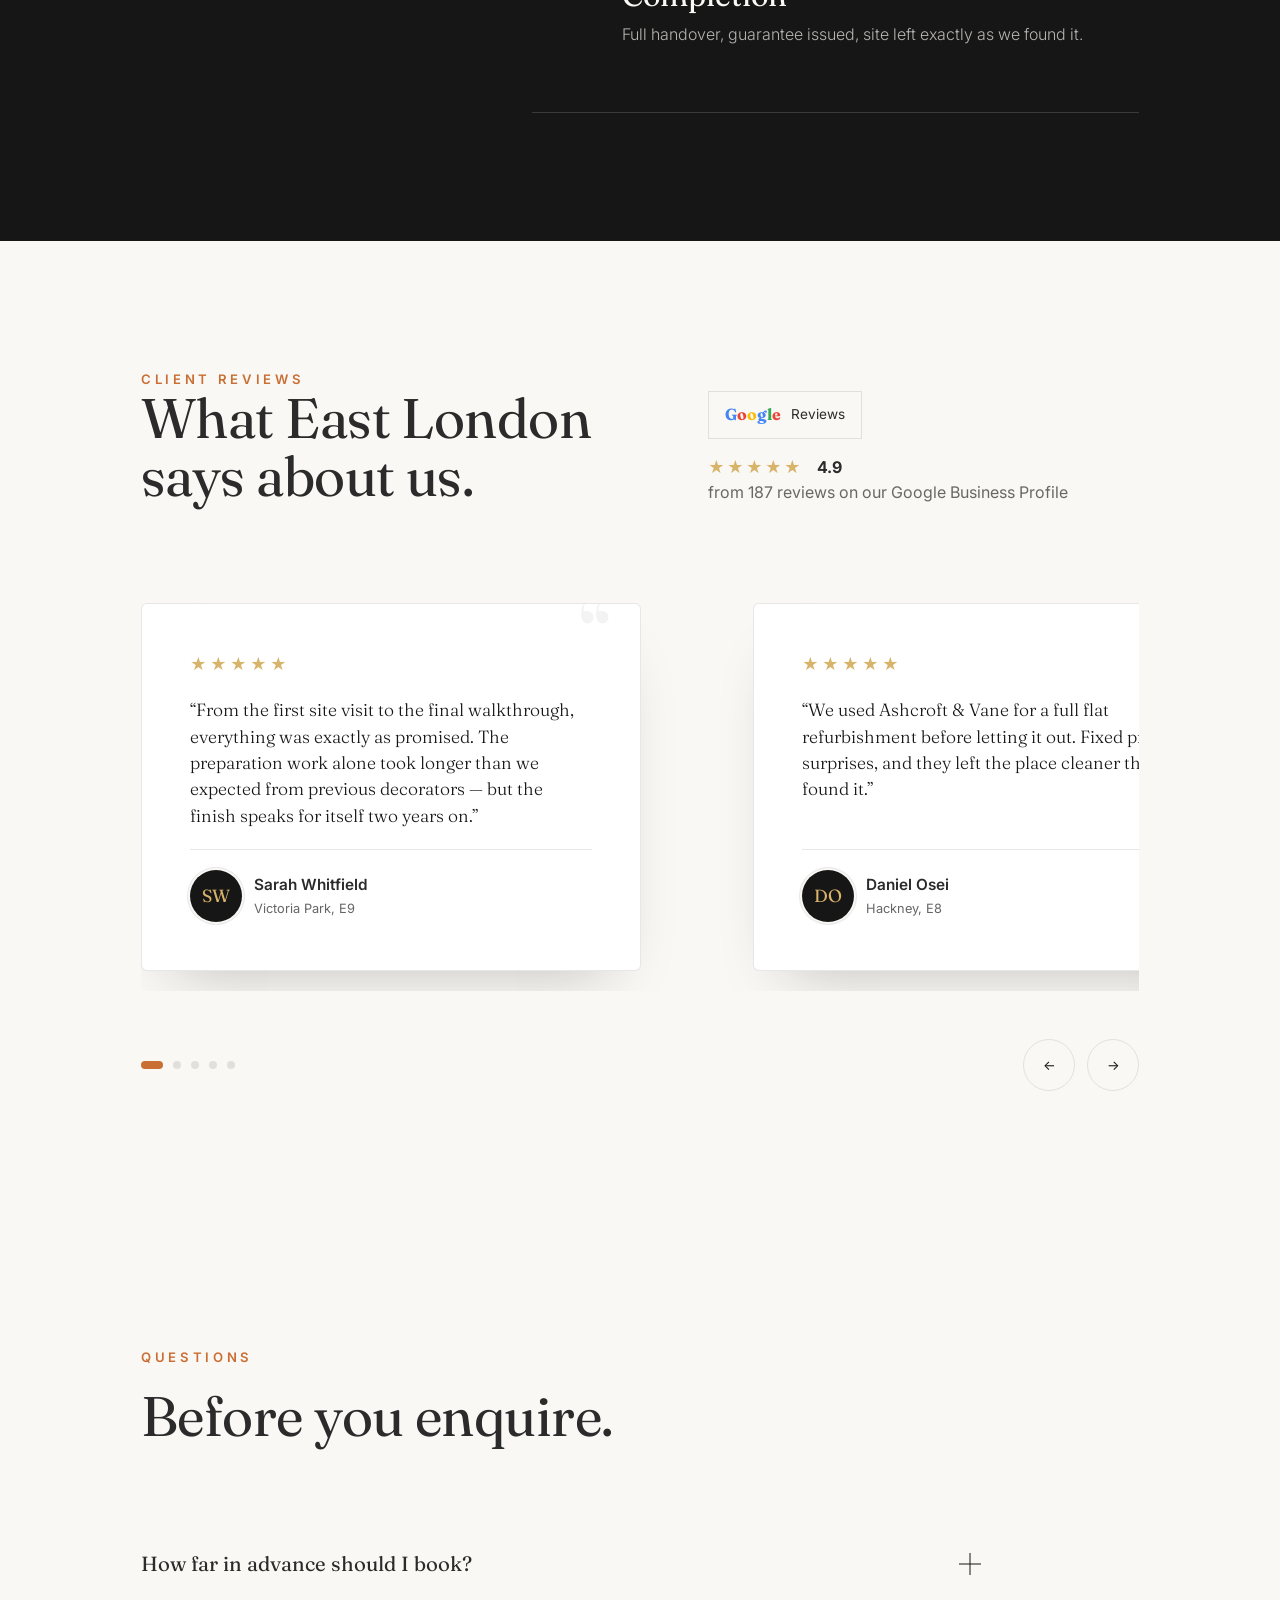
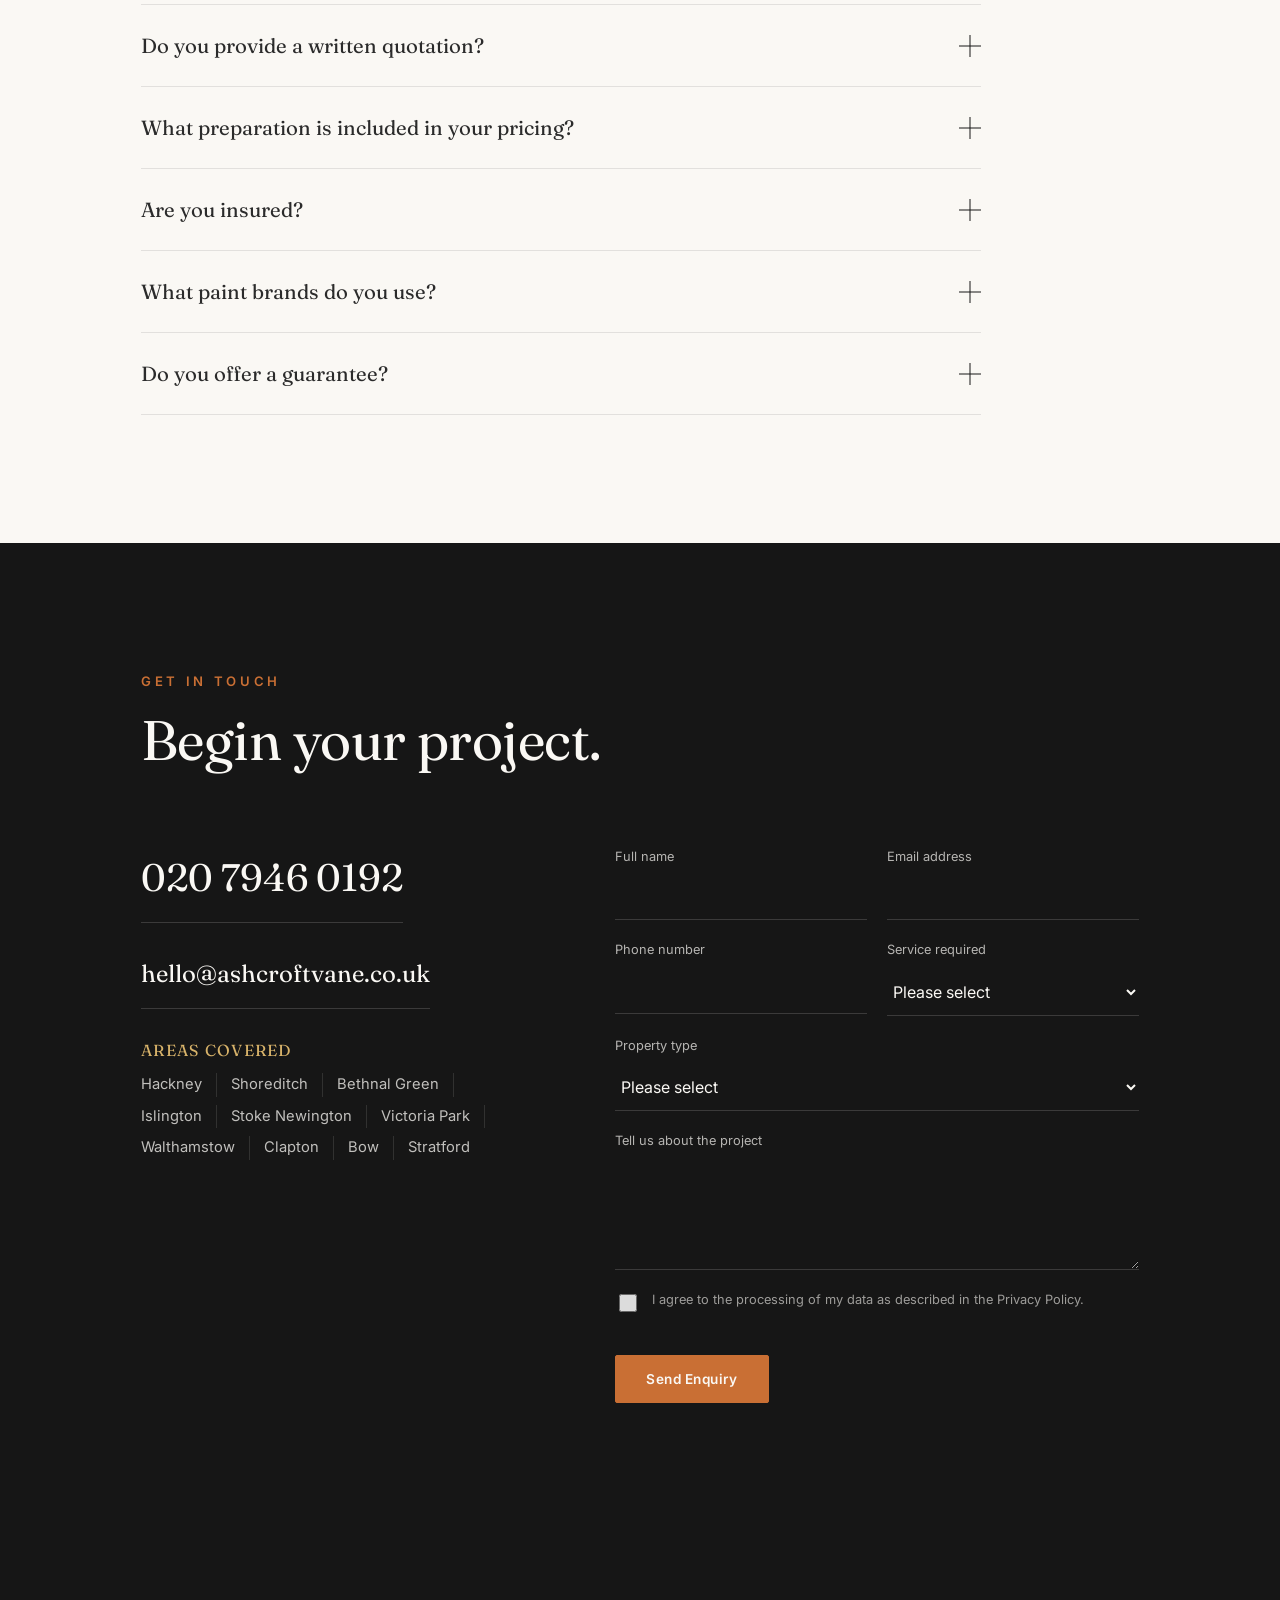
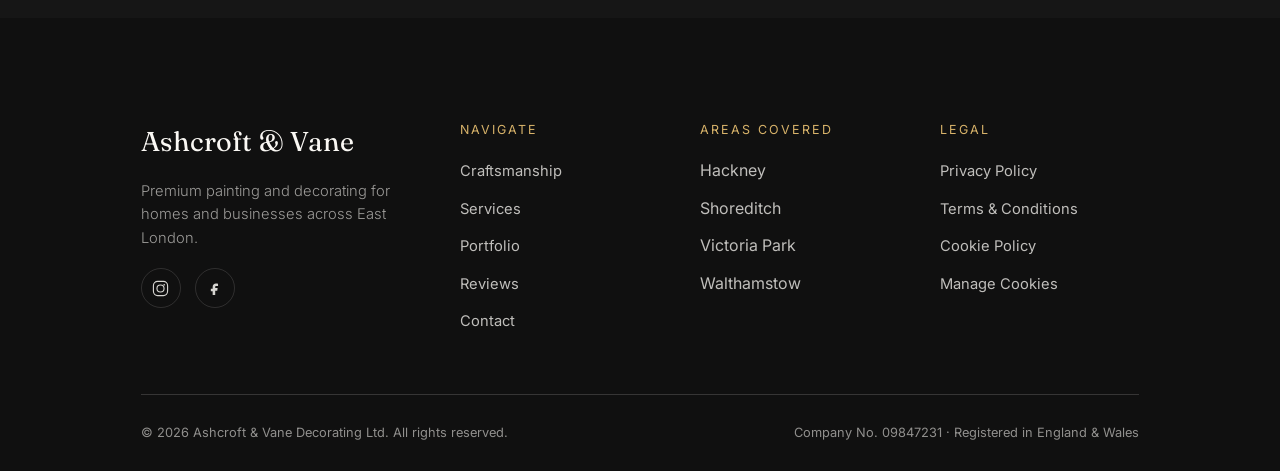
==== commit ea8808bd: "Replace hero rotation with user-supplied photos of a decorator painting a feature wall Removed the U" ====
--- a/index.html
+++ b/index.html
@@ -152,12 +152,13 @@
 
 <main id="main">
 
-  <!-- HERO — crossfading sequence of decorators actually working -->
+  <!-- HERO — decorator painting a feature wall -->
   <section class="hero" aria-label="Introduction">
     <div class="hero-media">
-      <img src="https://images.unsplash.com/photo-1761986757577-140af8859587?w=1800&q=80&auto=format&fit=crop" alt="Decorator preparing a wall surface by sanding before painting" loading="eager" fetchpriority="high" width="1800" height="1200">
-      <img src="https://images.unsplash.com/photo-1742900280864-bcc27353ceba?w=1800&q=80&auto=format&fit=crop" alt="Decorator painting a house exterior render from a ladder" loading="eager" width="1800" height="1200">
-      <img src="https://images.unsplash.com/photo-1759338584492-45647a320916?w=1800&q=80&auto=format&fit=crop" alt="Freshly painted period terrace street exterior" loading="lazy" width="1800" height="1200">
+      <picture>
+        <source media="(max-width:1024px)" srcset="images/hero-mobile.jpg">
+        <img src="images/hero-desktop.jpg" alt="Decorator painting a dark feature wall with a roller in a period living room" loading="eager" fetchpriority="high" width="768" height="512">
+      </picture>
     </div>
     <div class="hero-grain" aria-hidden="true"></div>
     <div class="container hero-inner">
--- a/css/style.css
+++ b/css/style.css
@@ -258,31 +258,25 @@
   background:var(--ink);
 }
 .hero-media{ position:absolute; inset:0; }
+.hero-media picture{ position:absolute; inset:0; display:block; width:100%; height:100%; }
 .hero-media img{
   position:absolute; inset:0; width:100%; height:100%; object-fit:cover;
-  object-position:center 30%;
-  filter:saturate(1.15) brightness(0.78); opacity:0;
-  animation:heroCrossfade 15s infinite;
-  transform:scale(1.1);
-}
-.hero-media img:nth-child(1){ animation-delay:0s; }
-.hero-media img:nth-child(2){ animation-delay:5s; }
-.hero-media img:nth-child(3){ animation-delay:10s; }
-@keyframes heroCrossfade{
-  0%{ opacity:0; transform:scale(1.1); }
-  4%{ opacity:1; transform:scale(1.13); }
-  33%{ opacity:1; transform:scale(1.16); }
-  37%{ opacity:0; }
-  100%{ opacity:0; }
-}
-/* Mobile uses a much gentler zoom — the desktop-strength Ken Burns effect crops
+  object-position:center 25%;
+  filter:saturate(1.15) brightness(0.78);
+  animation:heroZoom 20s ease-in-out infinite alternate;
+}
+@keyframes heroZoom{
+  0%{ transform:scale(1); }
+  100%{ transform:scale(1.08); }
+}
+/* Mobile/tablet use a much gentler zoom — the desktop-strength effect crops
    too aggressively on a narrow portrait frame and can push the subject out of shot */
-@keyframes heroCrossfadeMobile{
-  0%{ opacity:0; transform:scale(1.02); }
-  4%{ opacity:1; transform:scale(1.03); }
-  33%{ opacity:1; transform:scale(1.05); }
-  37%{ opacity:0; }
-  100%{ opacity:0; }
+@media (max-width:1024px){
+  .hero-media img{ animation-name:heroZoomMobile; }
+}
+@keyframes heroZoomMobile{
+  0%{ transform:scale(1); }
+  100%{ transform:scale(1.03); }
 }
 .hero-media::after{
   content:''; position:absolute; inset:0; z-index:1;
@@ -317,12 +311,7 @@
   .hero{
     height:auto; min-height:100svh; min-height:100dvh;
   }
-  /* Show only the second hero photo on mobile — no crossfade needed for a single static image */
-  .hero-media img{ display:none; }
-  .hero-media img:nth-child(2){
-    display:block; opacity:1; animation:none;
-    object-position:center 22%; transform:scale(1.02);
-  }
+  .hero-media img{ object-position:center 18%; }
   .hero-inner{
     padding-top:calc(clamp(100px,18vw,140px) + env(safe-area-inset-top,0px));
     padding-bottom:calc(clamp(80px,14vw,120px) + env(safe-area-inset-bottom,0px));
@@ -341,7 +330,7 @@
 
 /* Tablet hero — same composition as desktop, just with proper breathing room */
 @media (min-width:769px) and (max-width:1024px){
-  .hero-media img{ object-position:center 25%; }
+  .hero-media img{ object-position:center 12%; }
   .hero-inner{
     padding-top:calc(120px + env(safe-area-inset-top,0px));
     padding-bottom:calc(96px + env(safe-area-inset-bottom,0px));
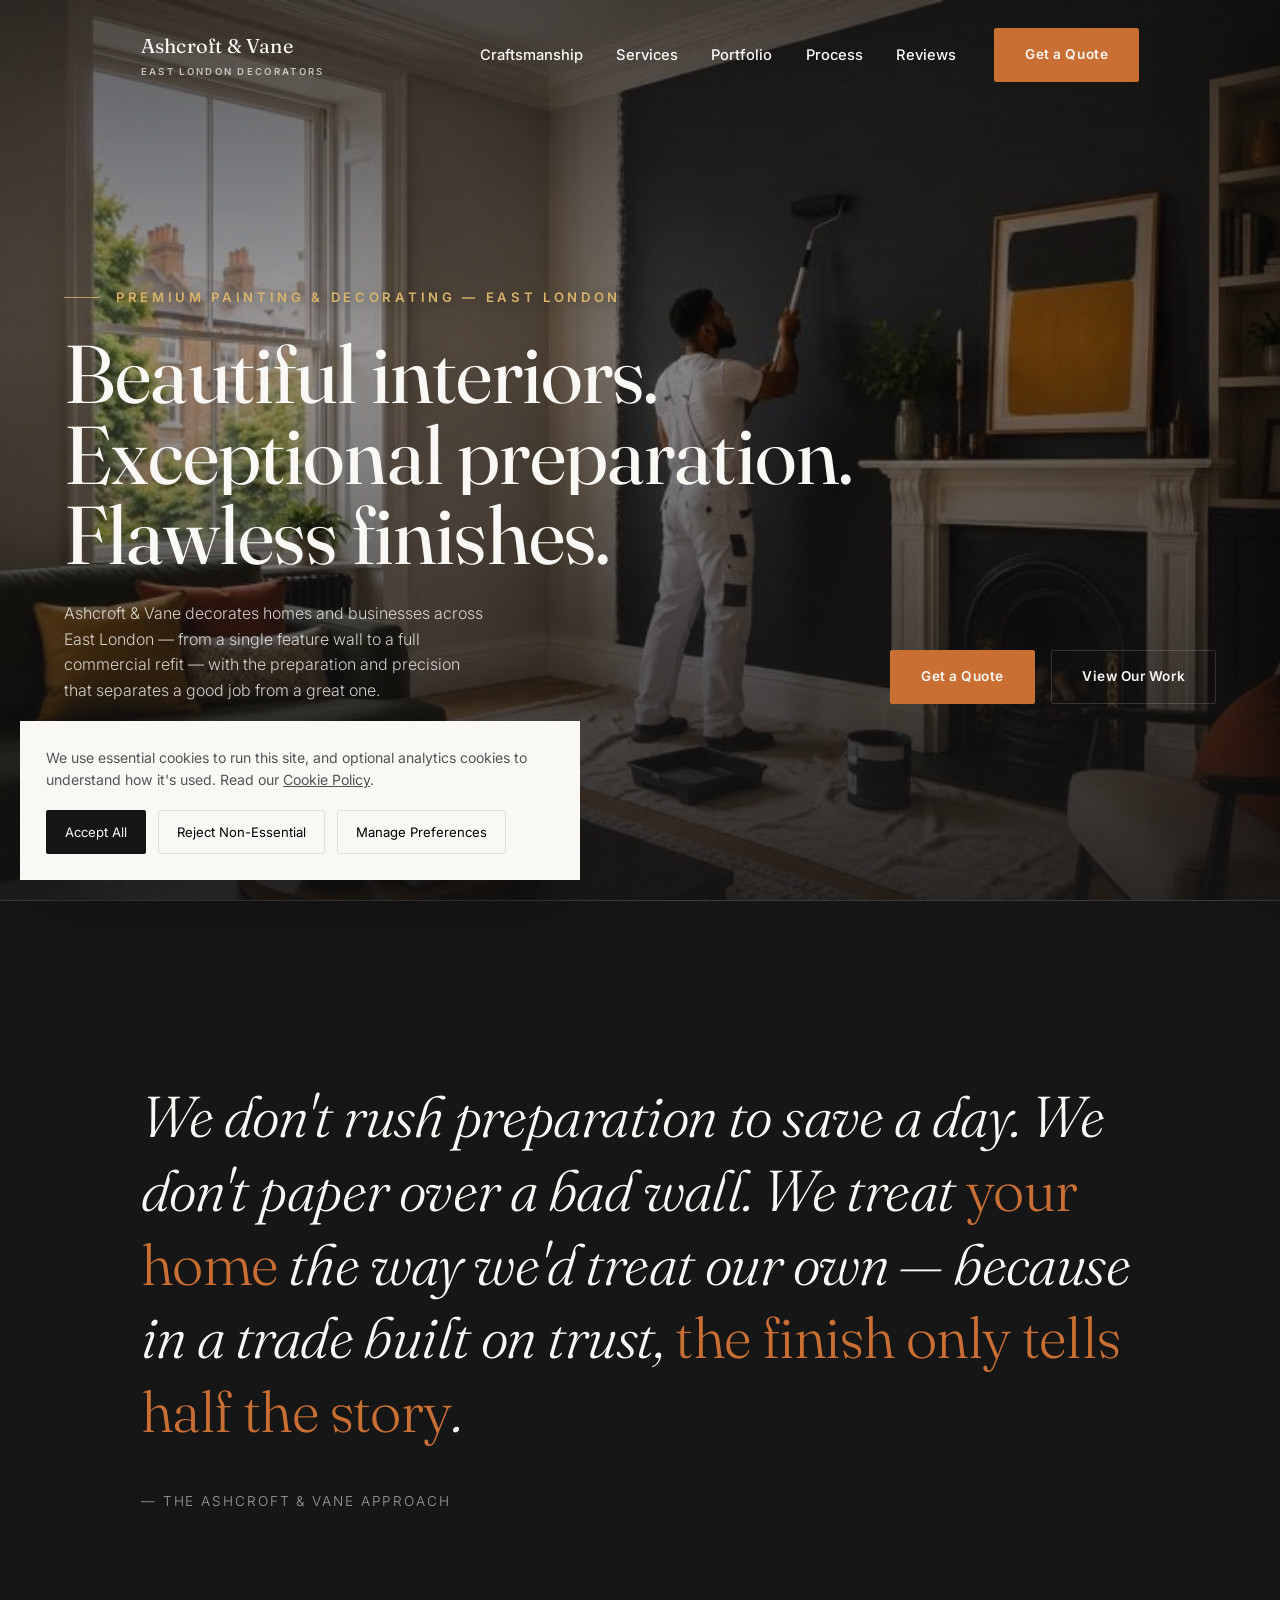
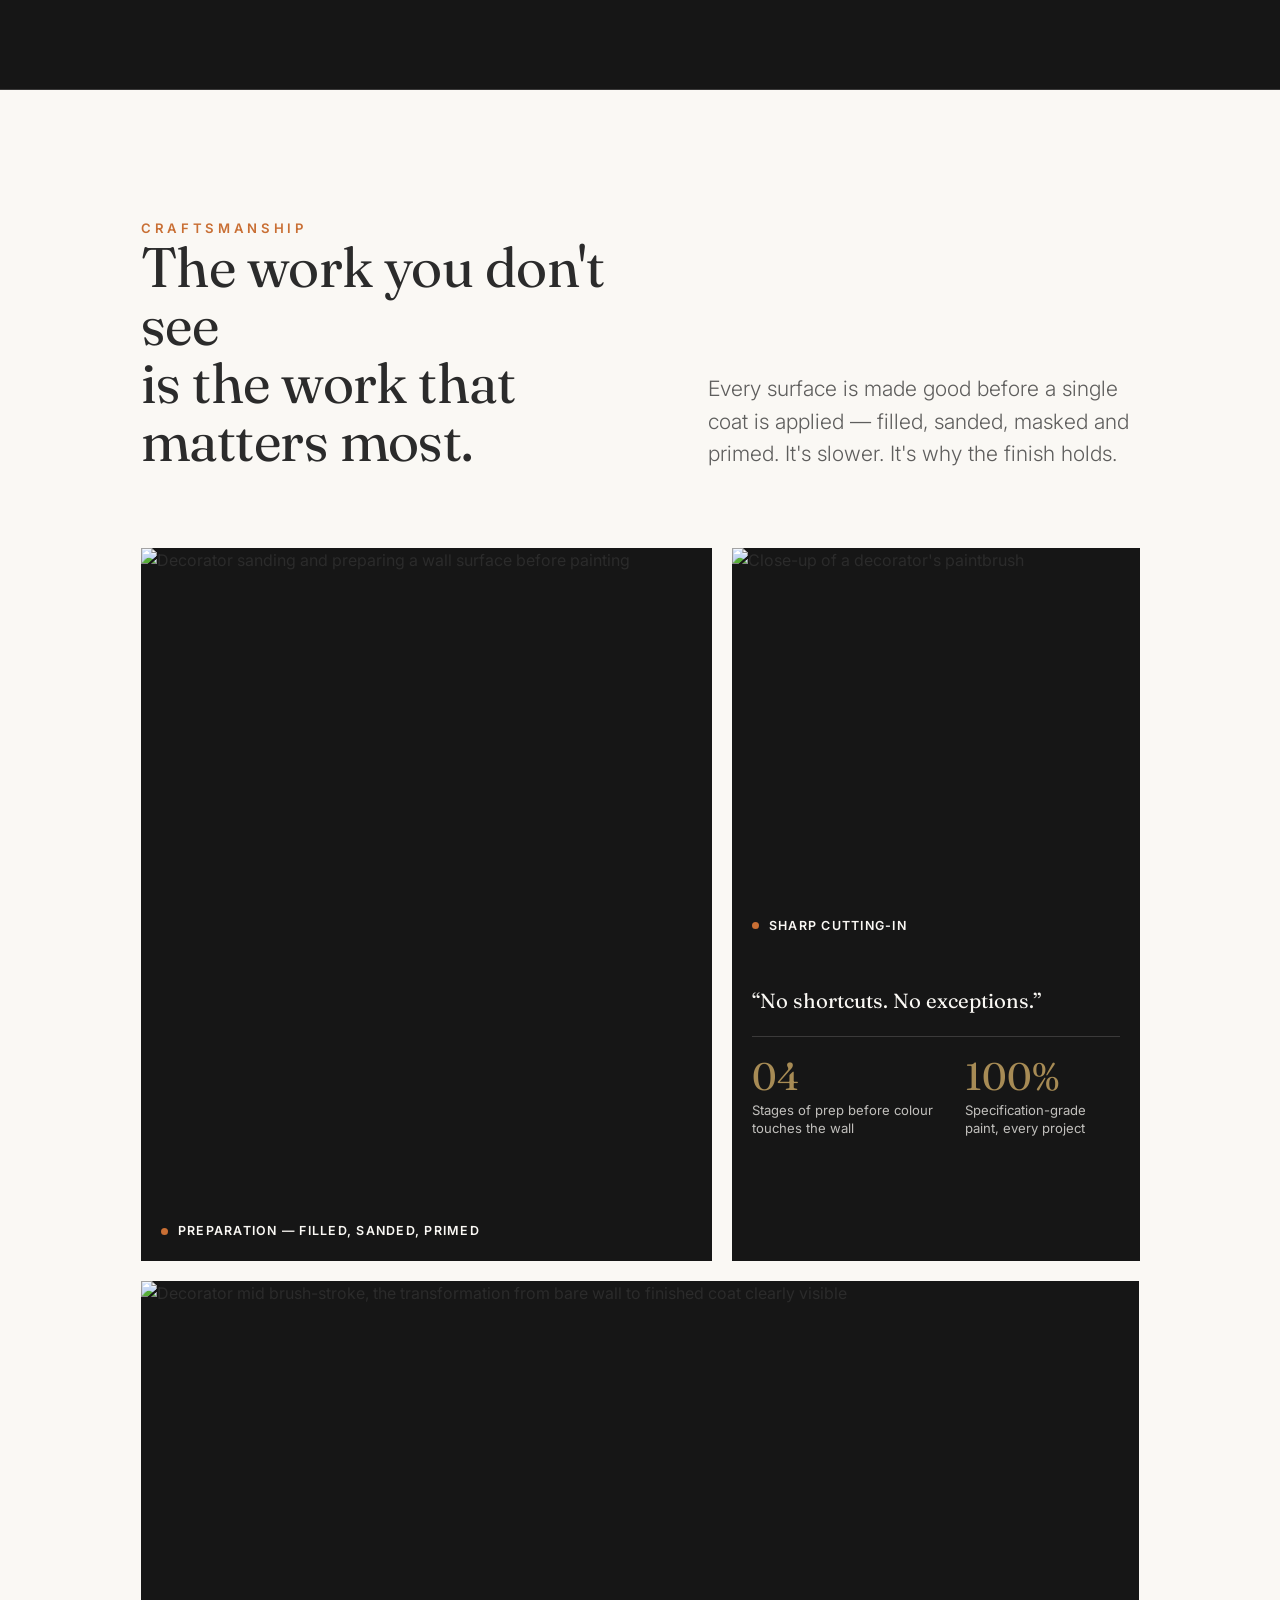
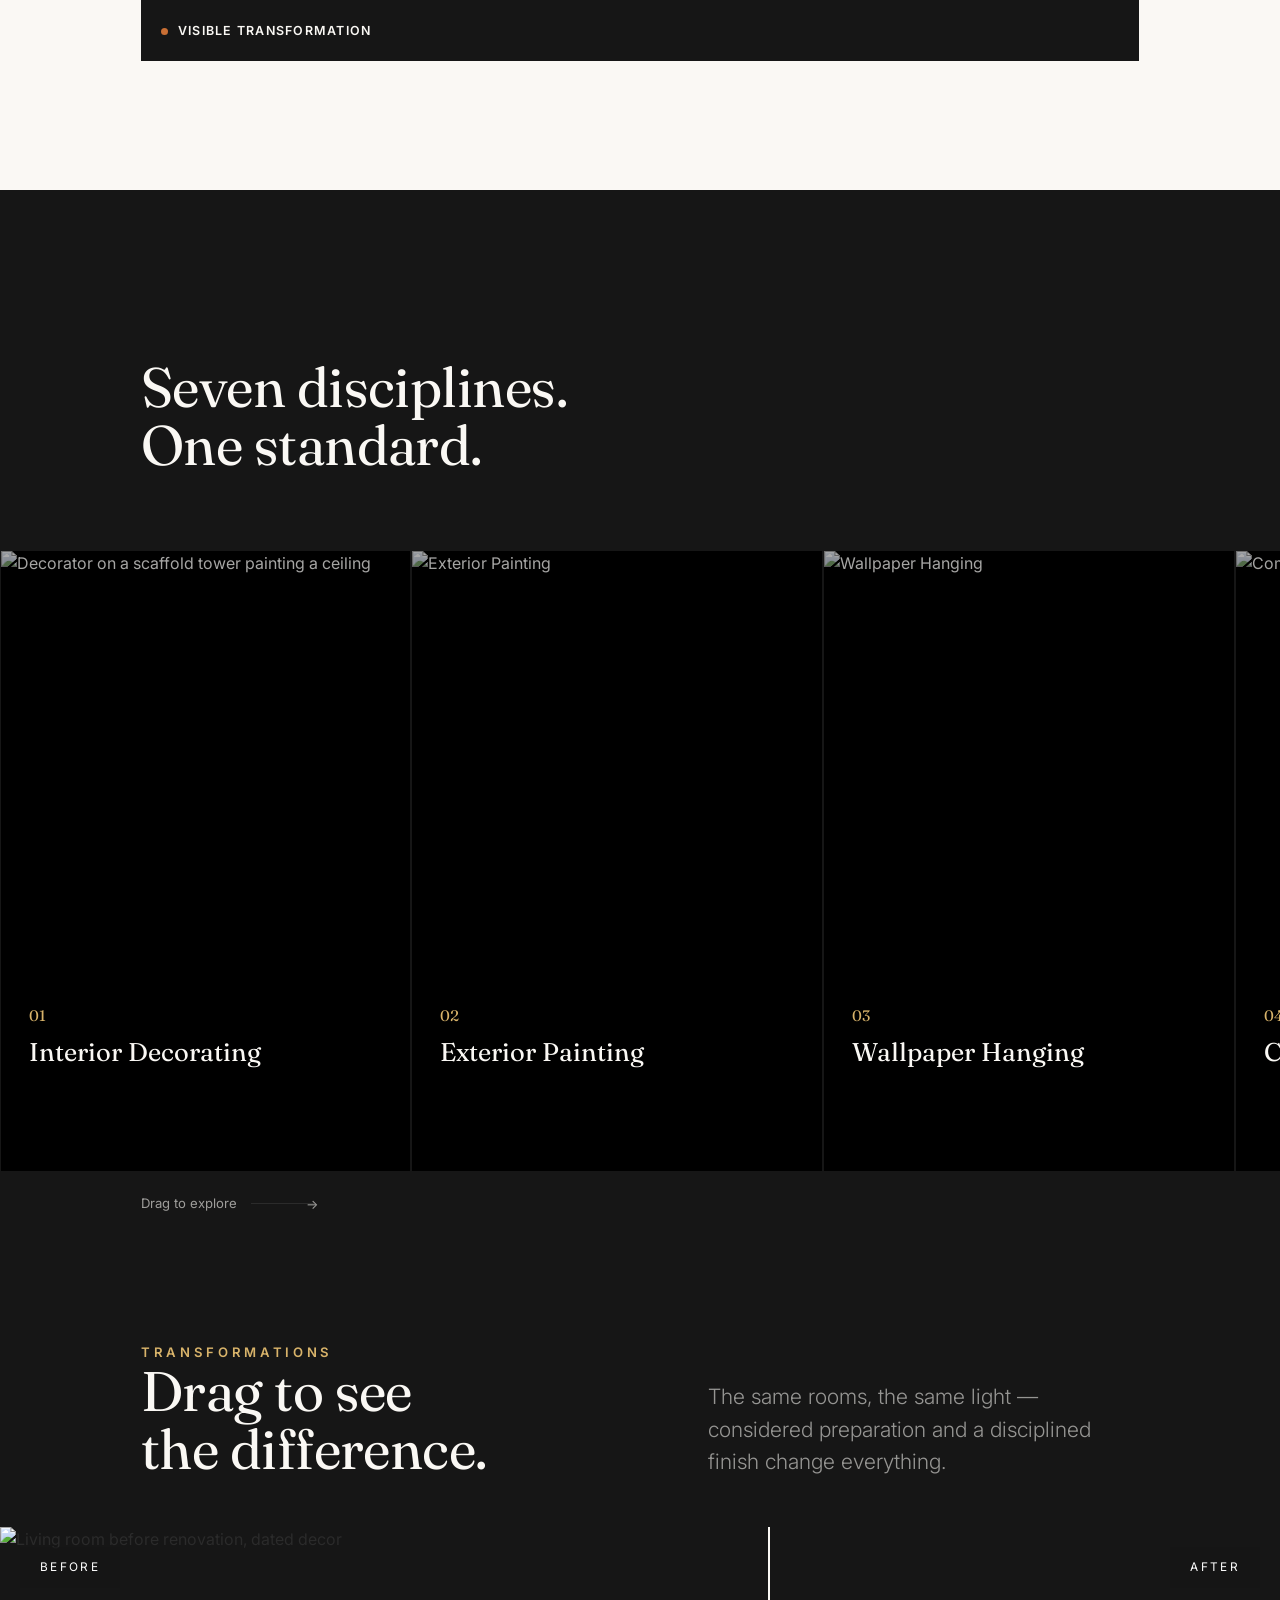
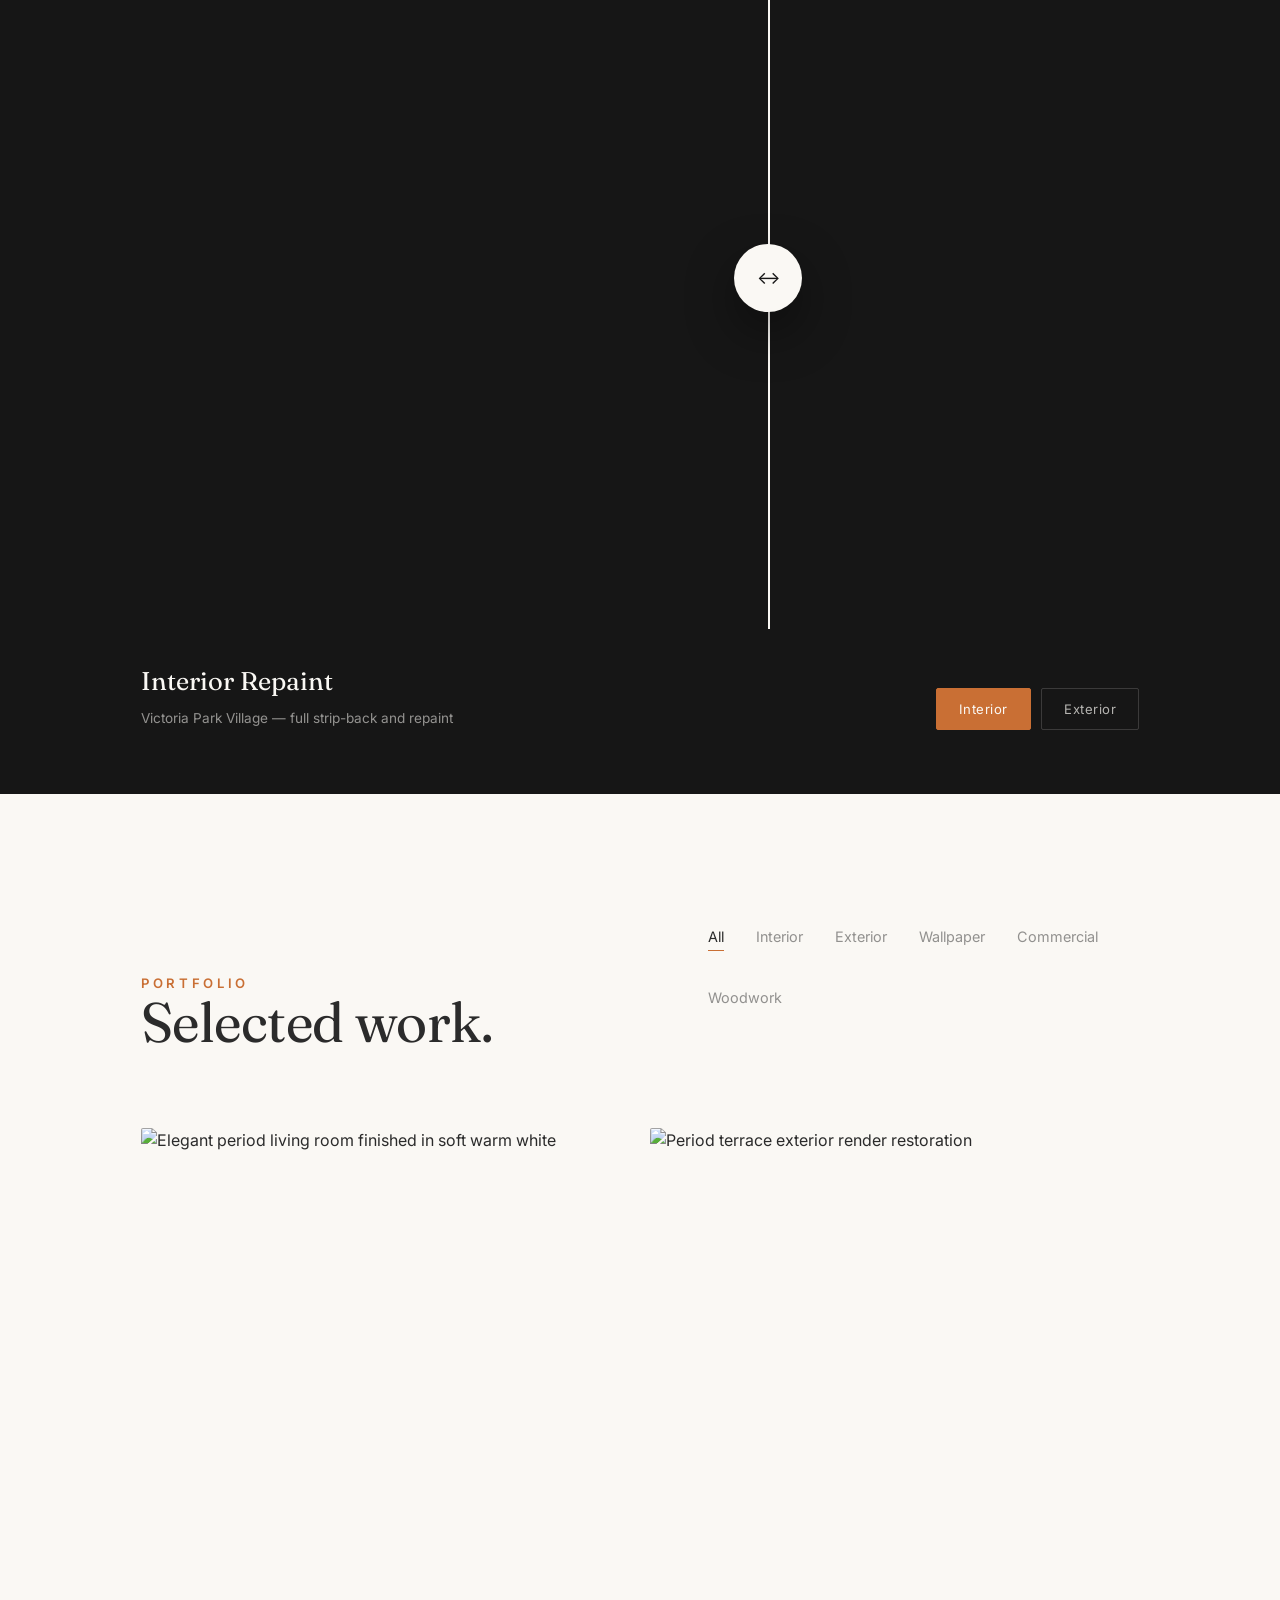
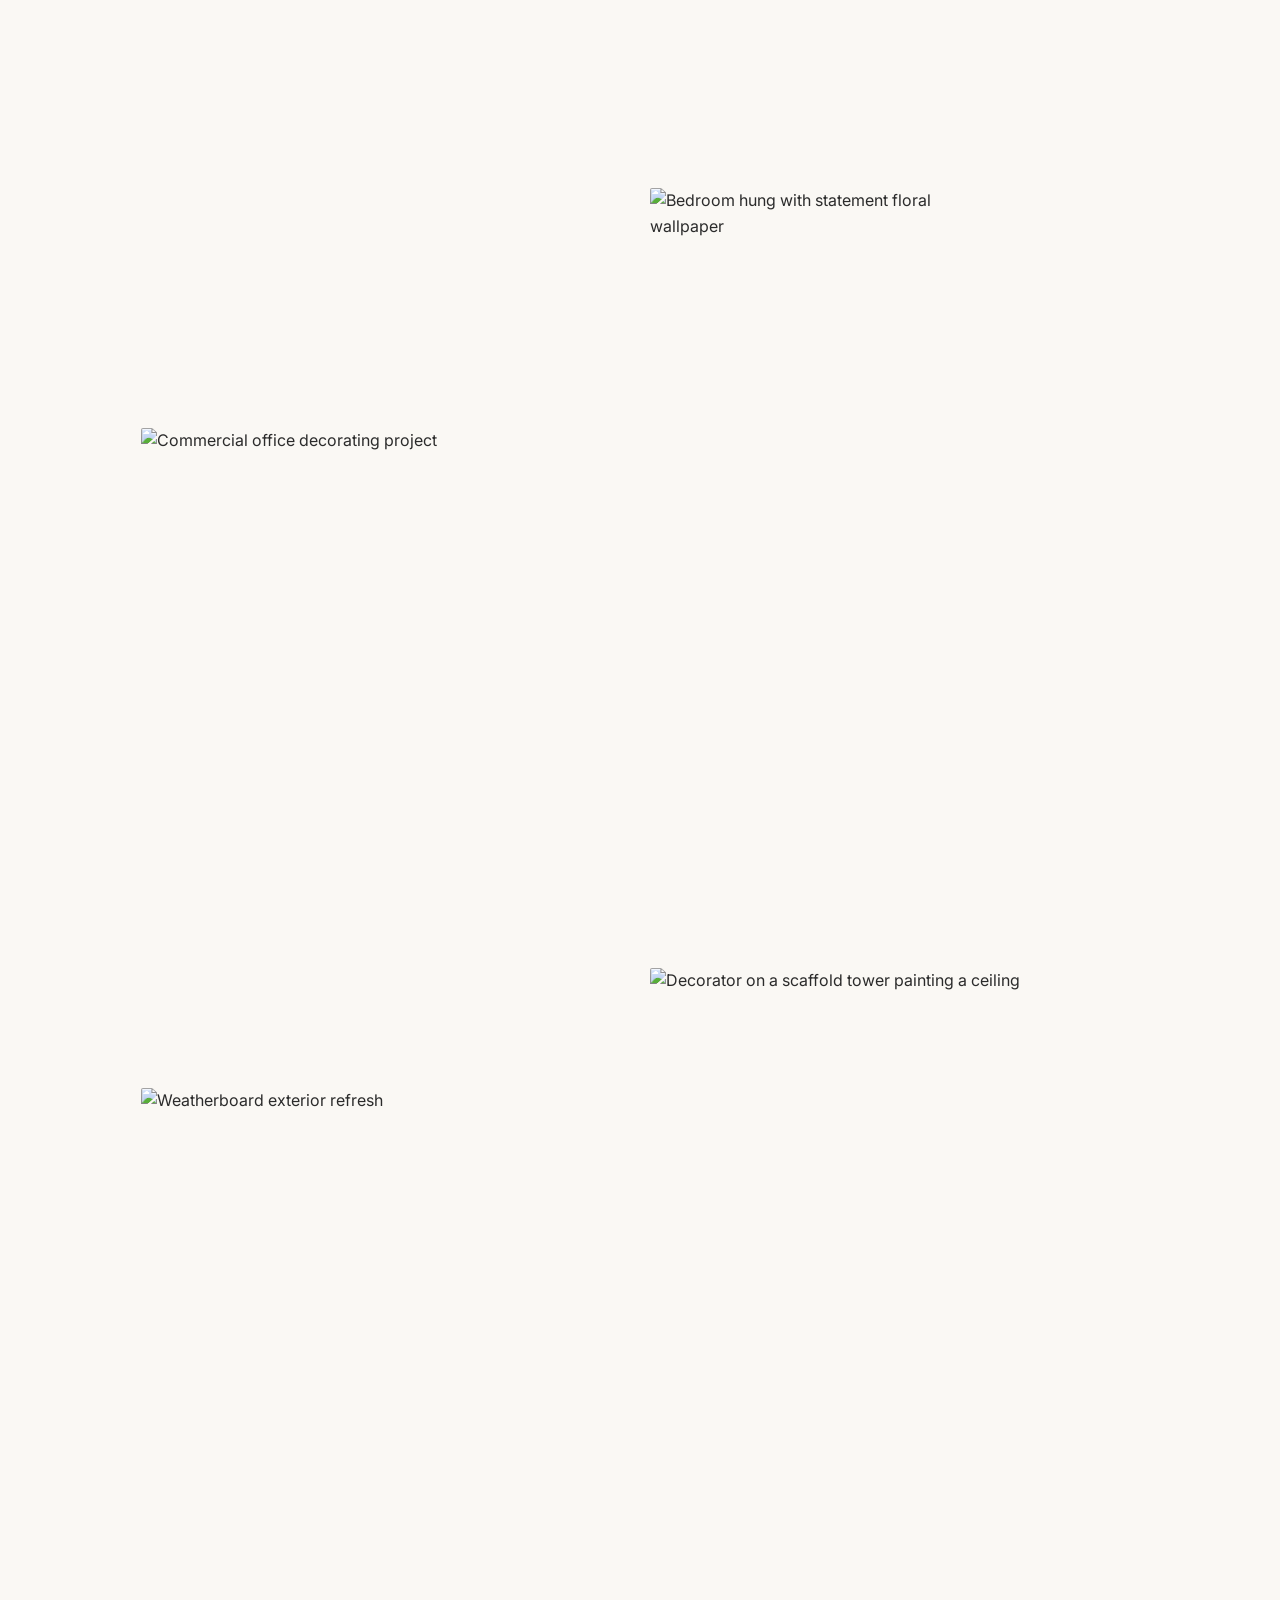
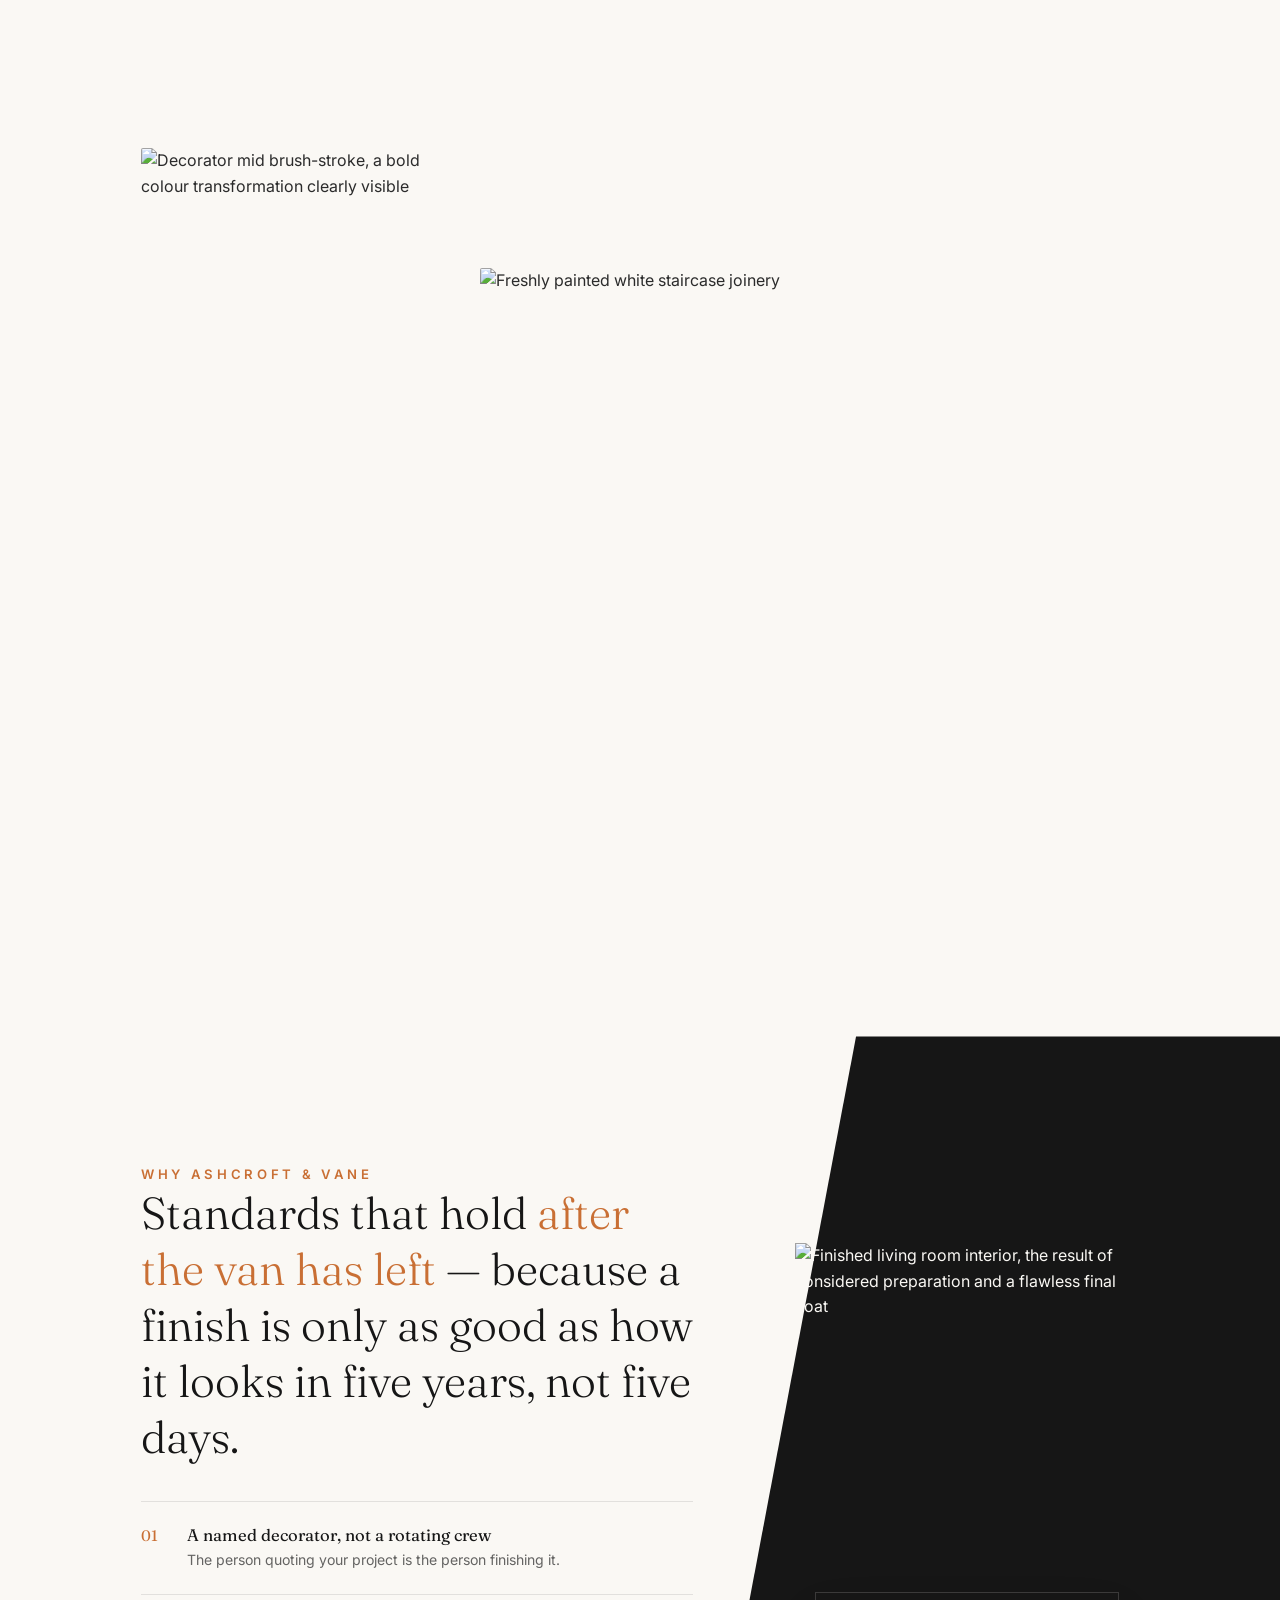
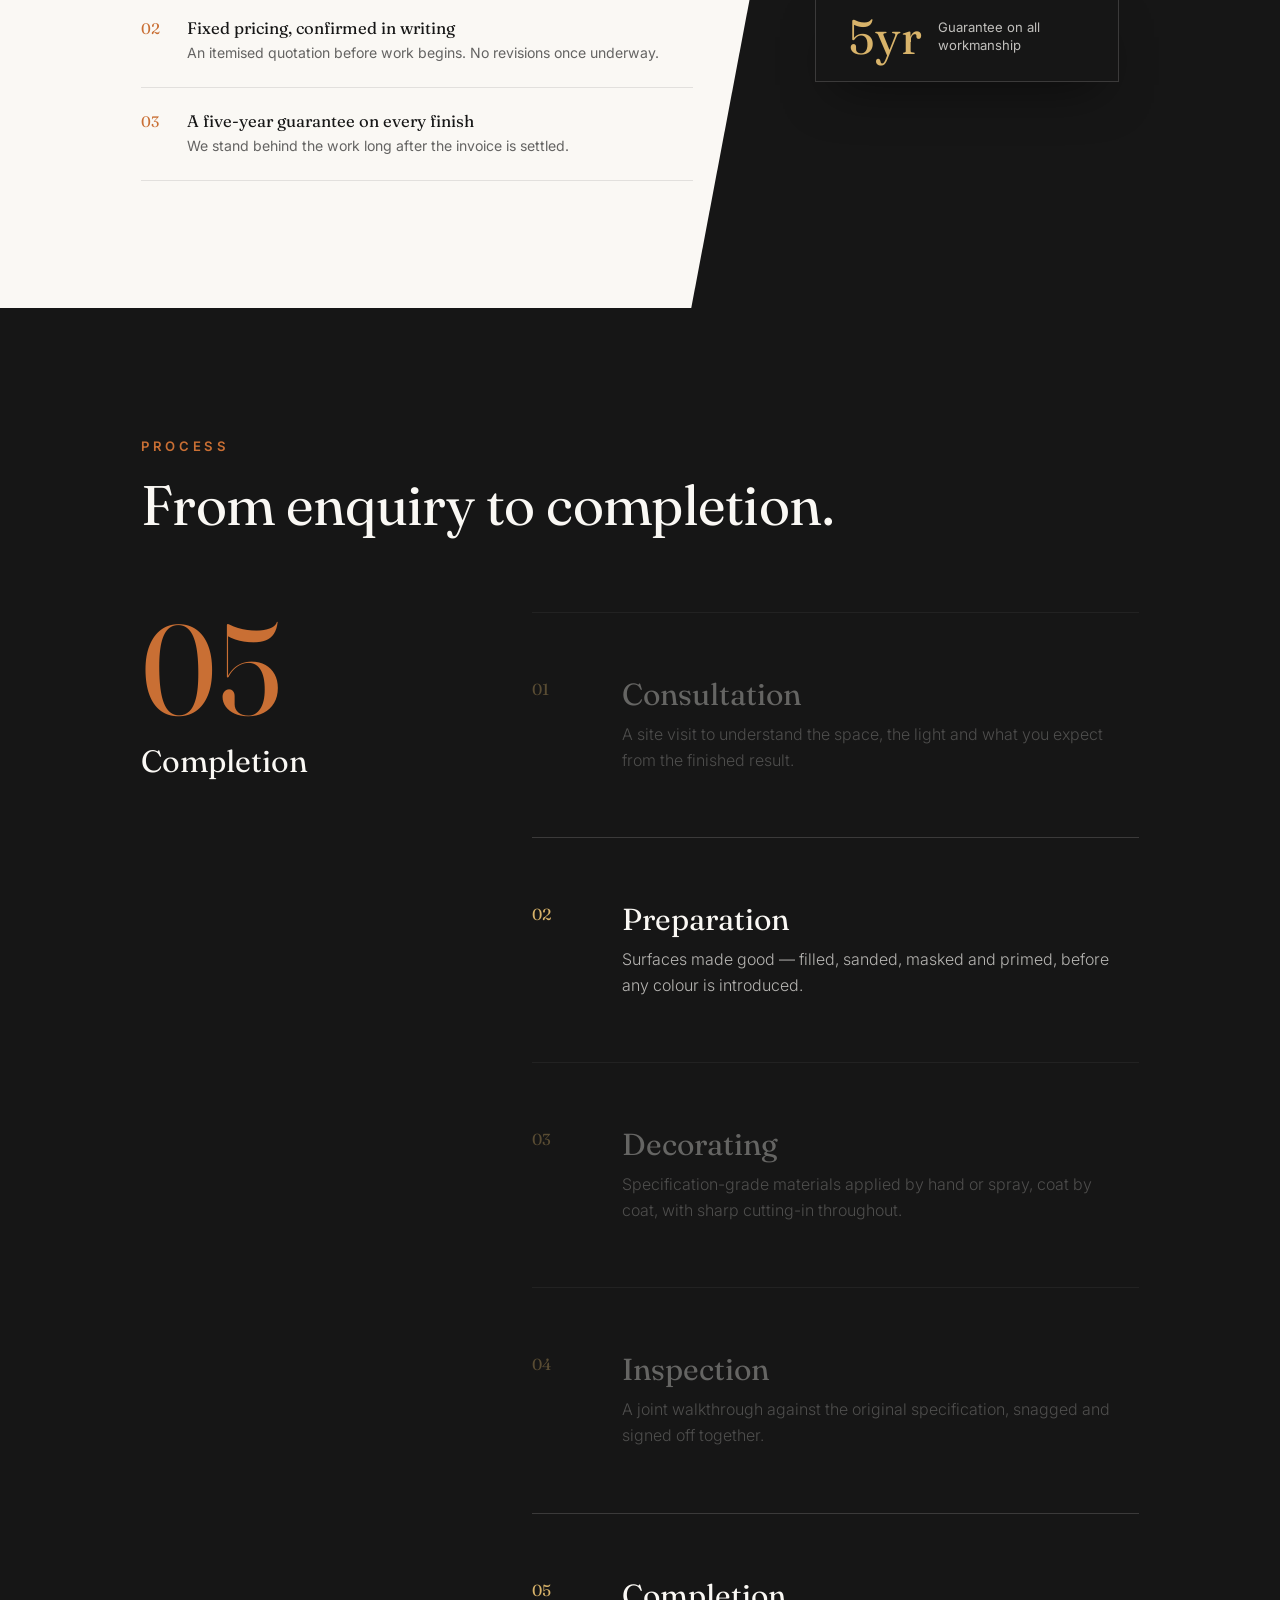
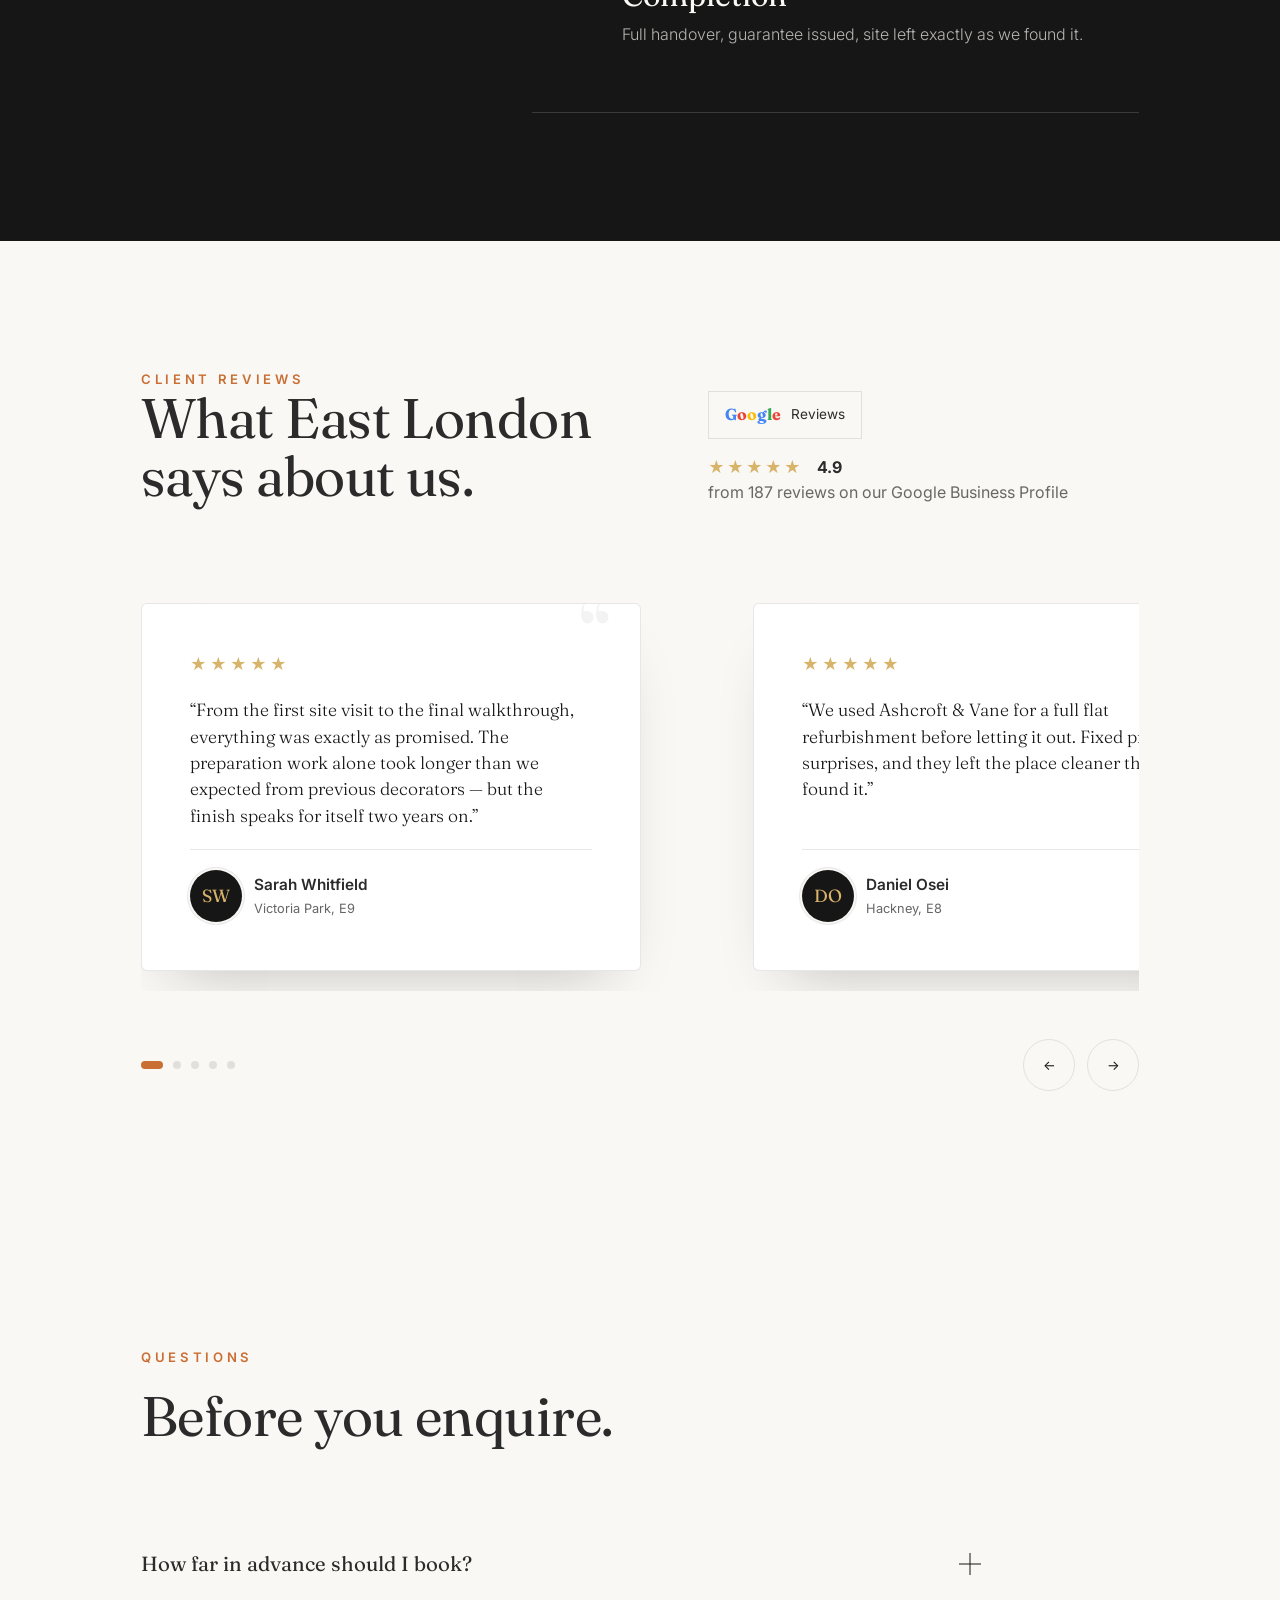
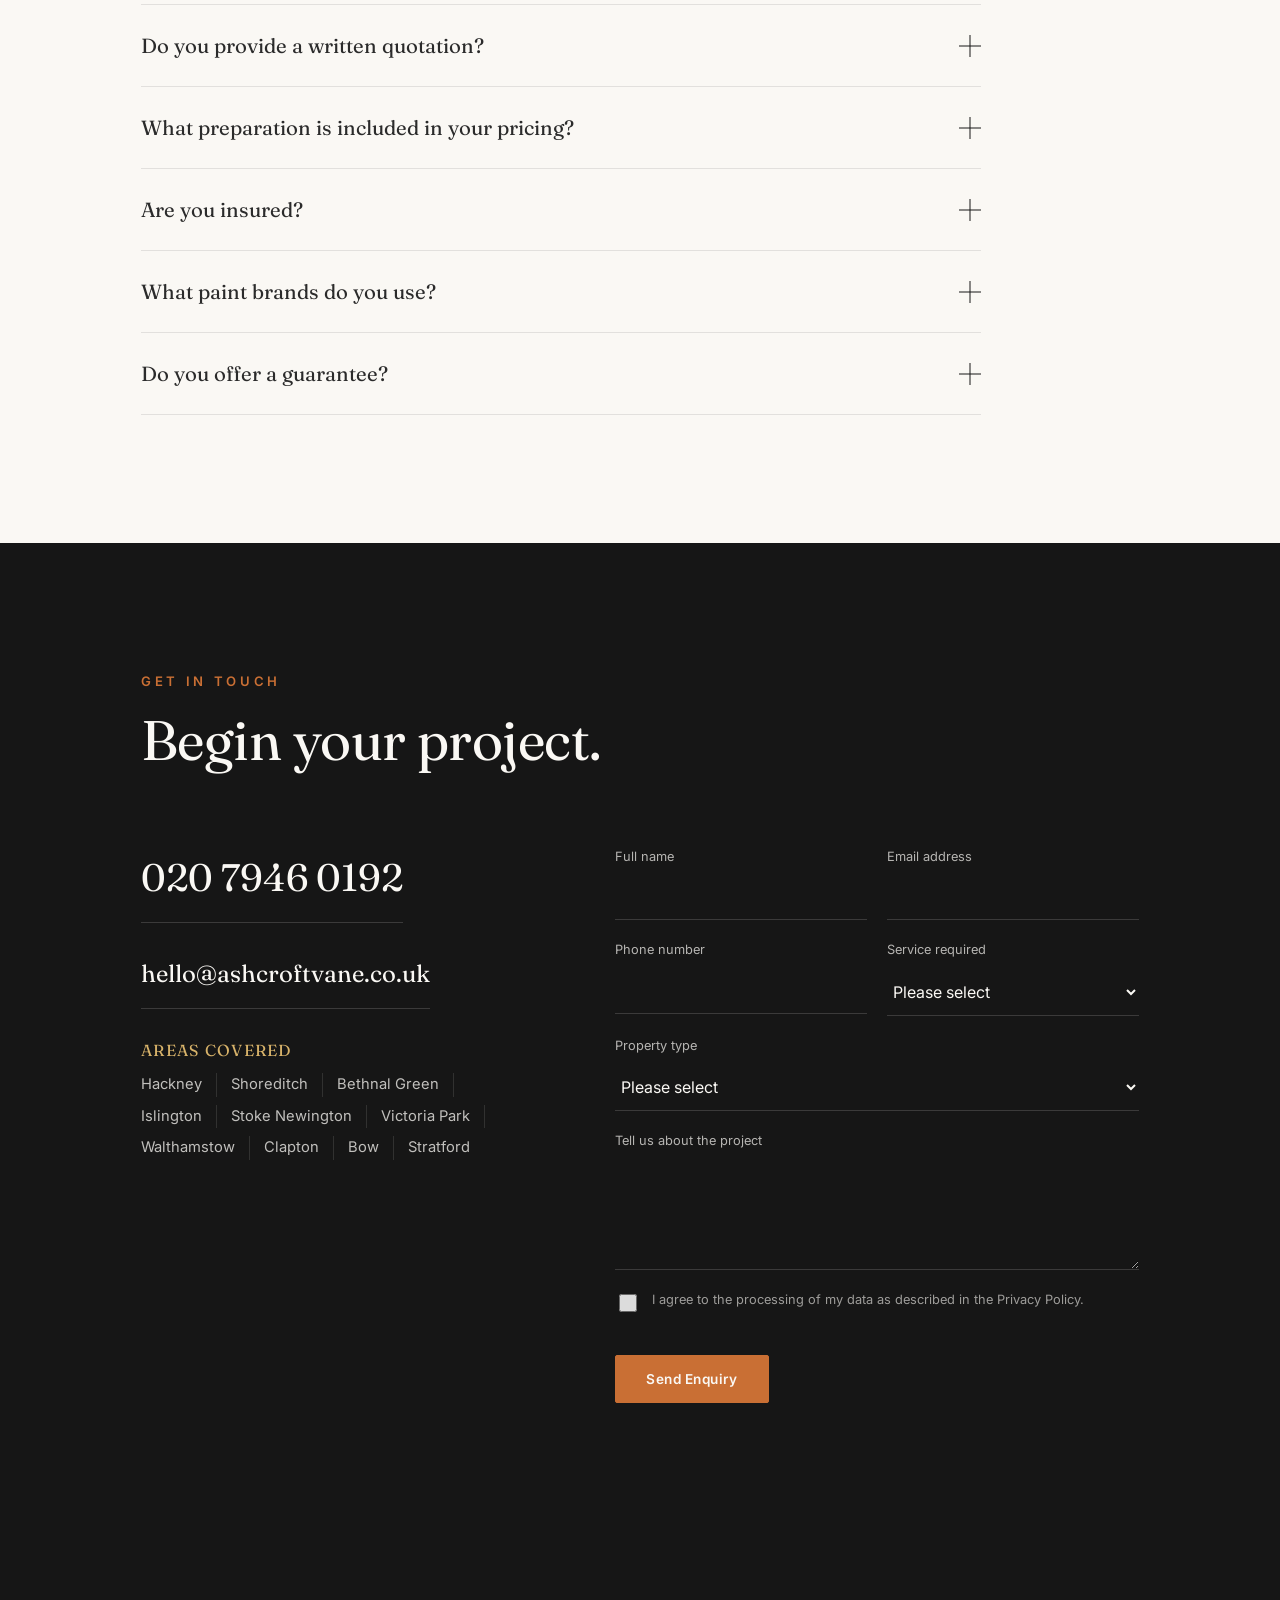
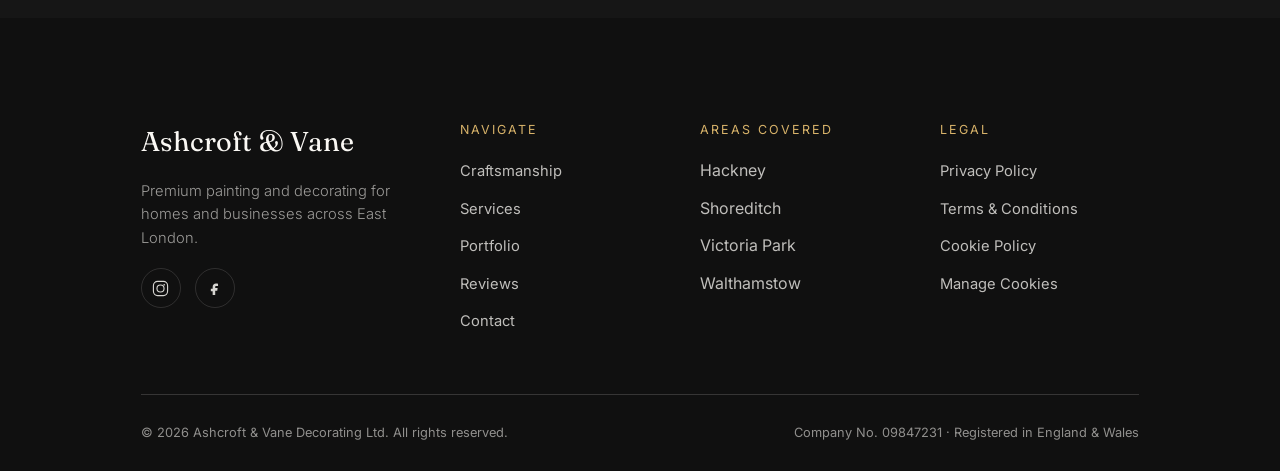
==== commit a3288858: "Update social share image to the new hero photo og:image/twitter:image/schema image were still point" ====
--- a/index.html
+++ b/index.html
@@ -12,13 +12,16 @@
 <meta property="og:title" content="Ashcroft & Vane — Premium Painting & Decorating, East London">
 <meta property="og:description" content="Expert preparation, sharp cutting-in and flawless finishes for homes and businesses across East London.">
 <meta property="og:url" content="https://www.ashcroftvane.co.uk/">
-<meta property="og:image" content="https://images.unsplash.com/photo-1761986757577-140af8859587?w=1200&h=630&q=80&auto=format&fit=crop">
+<meta property="og:image" content="https://www.ashcroftvane.co.uk/images/hero-desktop.jpg">
+<meta property="og:image:width" content="768">
+<meta property="og:image:height" content="512">
+<meta property="og:image:alt" content="Decorator painting a dark feature wall with a roller in a period living room">
 <meta property="og:locale" content="en_GB">
 
 <meta name="twitter:card" content="summary_large_image">
 <meta name="twitter:title" content="Ashcroft & Vane — Premium Painting & Decorating">
 <meta name="twitter:description" content="Expert preparation, sharp cutting-in and flawless finishes across East London.">
-<meta name="twitter:image" content="https://images.unsplash.com/photo-1761986757577-140af8859587?w=1200&h=630&q=80&auto=format&fit=crop">
+<meta name="twitter:image" content="https://www.ashcroftvane.co.uk/images/hero-desktop.jpg">
 
 <link rel="icon" href="data:image/svg+xml,%3Csvg xmlns='http://www.w3.org/2000/svg' viewBox='0 0 64 64'%3E%3Crect width='64' height='64' rx='10' fill='%23161616'/%3E%3Ctext x='32' y='42' font-family='Georgia,serif' font-size='28' fill='%23D8B36A' text-anchor='middle'%3EAV%3C/text%3E%3C/svg%3E">
 <link rel="preconnect" href="https://fonts.googleapis.com">
@@ -30,7 +33,7 @@
   "@context": "https://schema.org",
   "@type": "HomeAndConstructionBusiness",
   "name": "Ashcroft & Vane",
-  "image": "https://images.unsplash.com/photo-1761986757577-140af8859587?w=1200&h=630&q=80&auto=format&fit=crop",
+  "image": "https://www.ashcroftvane.co.uk/images/hero-desktop.jpg",
   "url": "https://www.ashcroftvane.co.uk/",
   "telephone": "+442079460192",
   "email": "hello@ashcroftvane.co.uk",
@@ -176,9 +179,9 @@
         </div>
       </div>
       <div class="hero-trust" data-reveal data-reveal-delay="3">
-        <div><strong>14</strong>Years experience</div>
-        <div><strong>650+</strong>Projects completed</div>
-        <div><strong>4.9</strong>Google rating</div>
+        <div><strong>14</strong>Years</div>
+        <div><strong>650+</strong>Projects</div>
+        <div><strong>4.9</strong>Rating</div>
       </div>
     </div>
   </section>
--- a/css/style.css
+++ b/css/style.css
@@ -316,16 +316,16 @@
     padding-top:calc(clamp(100px,18vw,140px) + env(safe-area-inset-top,0px));
     padding-bottom:calc(clamp(80px,14vw,120px) + env(safe-area-inset-bottom,0px));
   }
-  .hero .container{ gap:clamp(28px,5vw,36px); }
-  .hero-eyebrow{ letter-spacing:0.1em; font-size:0.72rem; max-width:24ch; text-wrap:balance; align-items:flex-start; gap:12px; }
-  .hero-eyebrow::before{ width:22px; margin-top:0.5em; }
+  .hero .container{ gap:clamp(20px,4vw,28px); }
+  .hero-eyebrow{ display:none; }
   .hero h1{ max-width:100%; font-size:clamp(2.5rem,10.5vw,3.2rem); }
+  .hero h1 .line:nth-child(2){ display:none; }
   .hero-sub{ flex-direction:column; align-items:stretch; gap:22px; }
   .hero-copy{ display:none; }
   .hero-cta{ flex-direction:column; gap:14px; }
   .hero-cta .btn{ width:100%; justify-content:center; }
   .hero-trust{ display:grid; grid-template-columns:repeat(3,1fr); gap:12px; text-align:center; margin-top:4px; }
-  .hero-trust > div{ min-width:0; }
+  .hero-trust > div{ min-width:0; font-size:0.78rem; }
 }
 
 /* Tablet hero — same composition as desktop, just with proper breathing room */
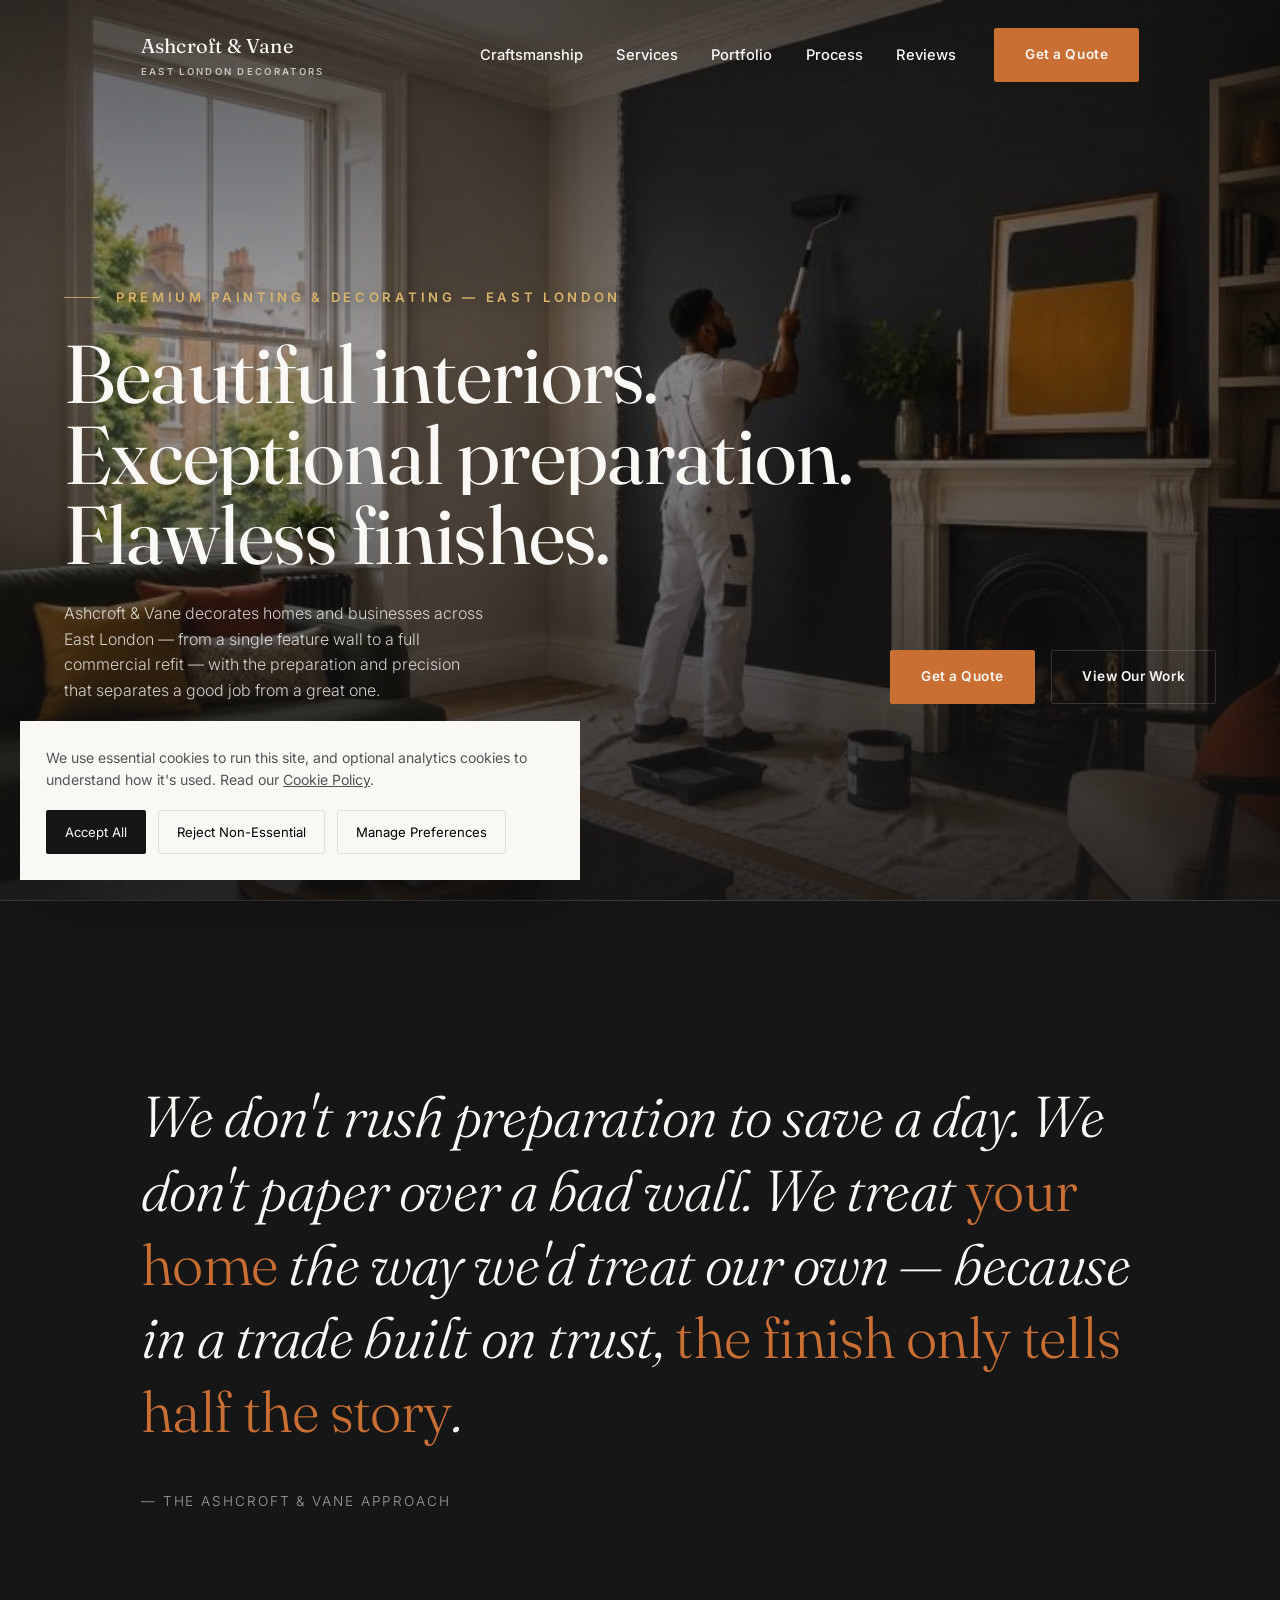
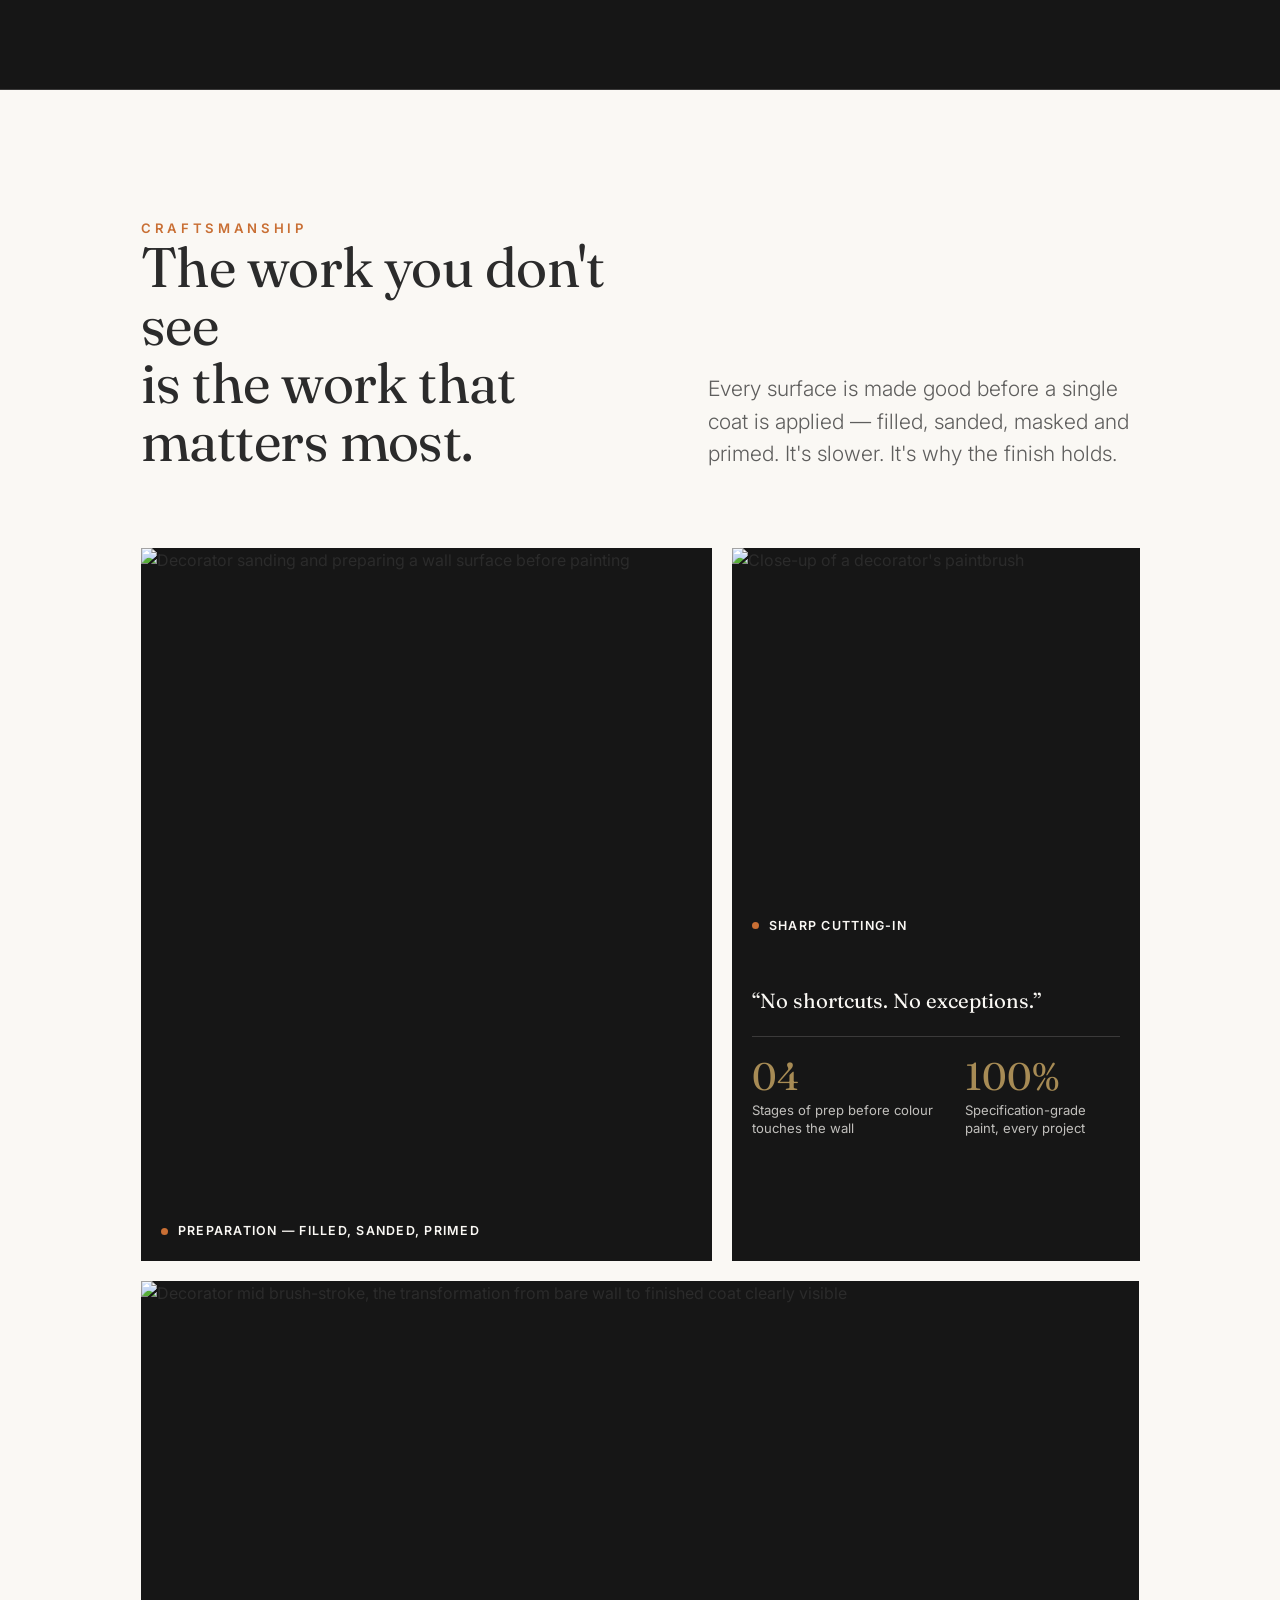
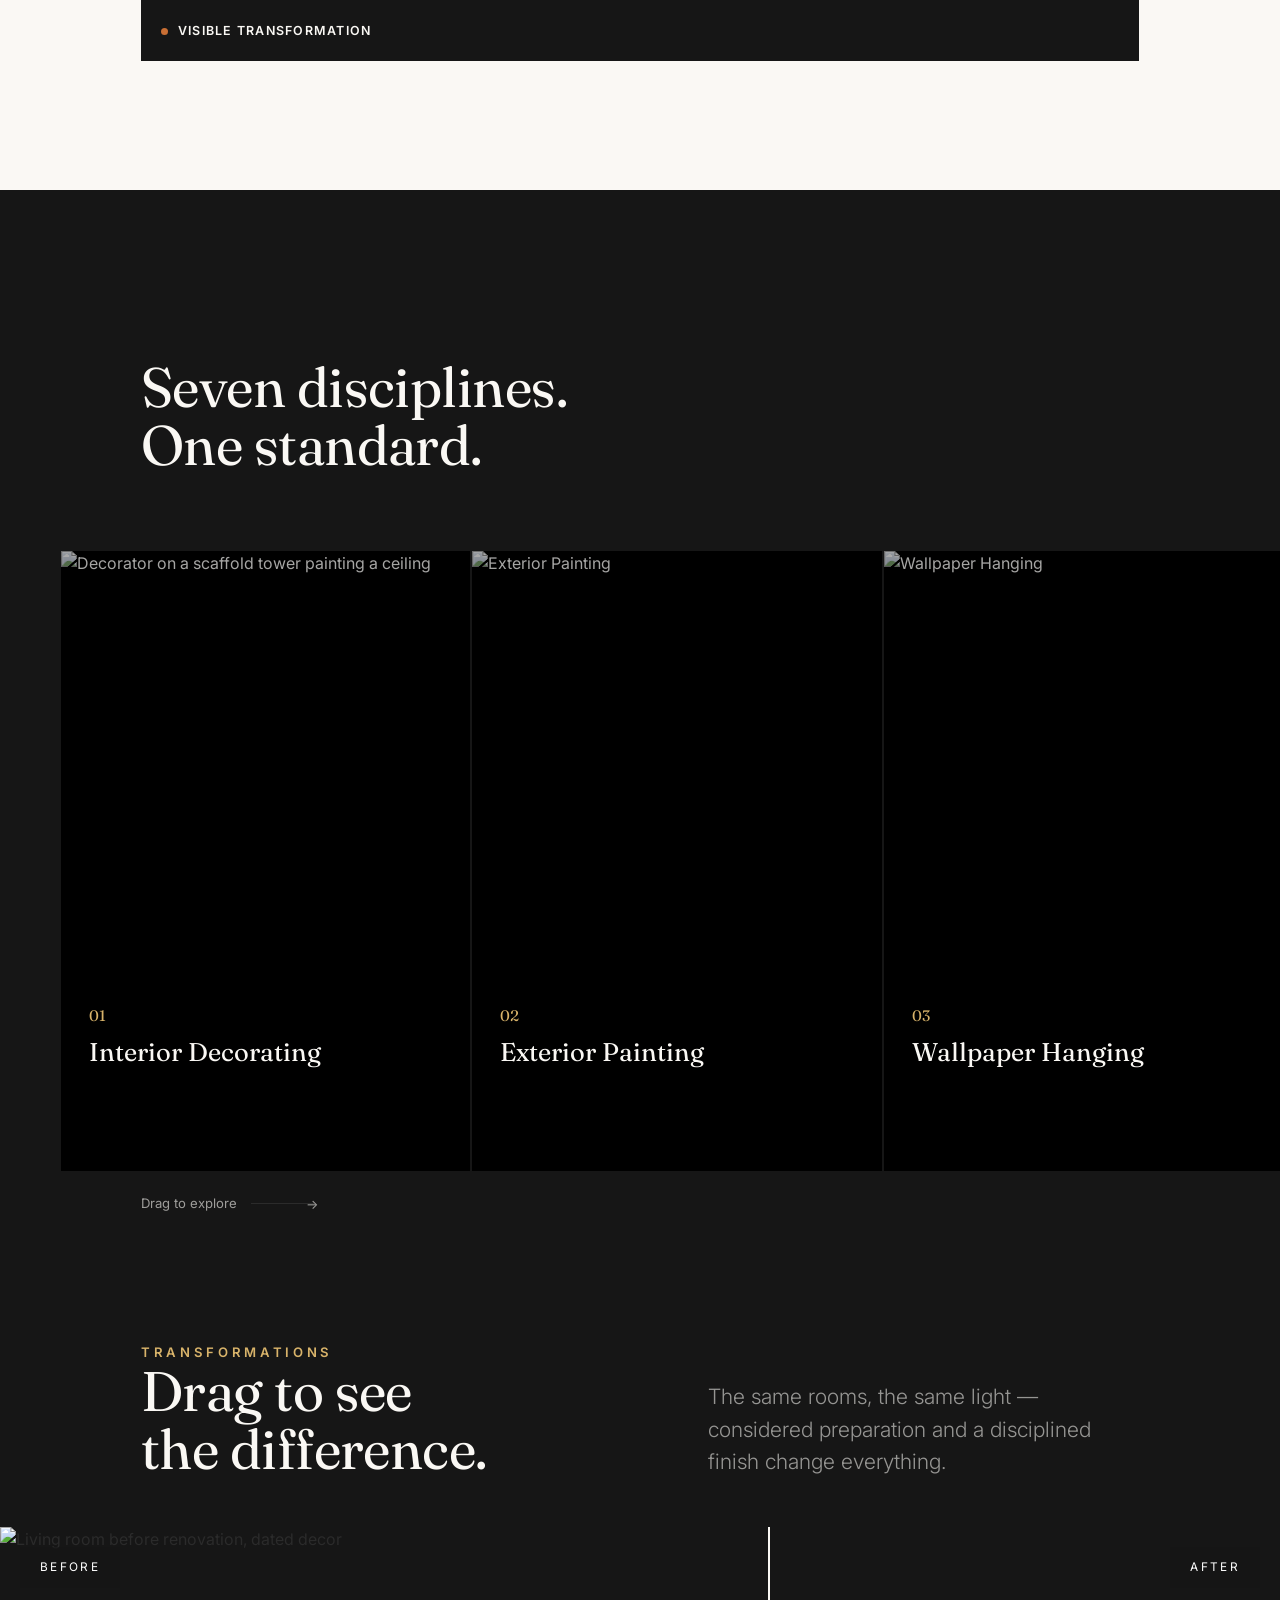
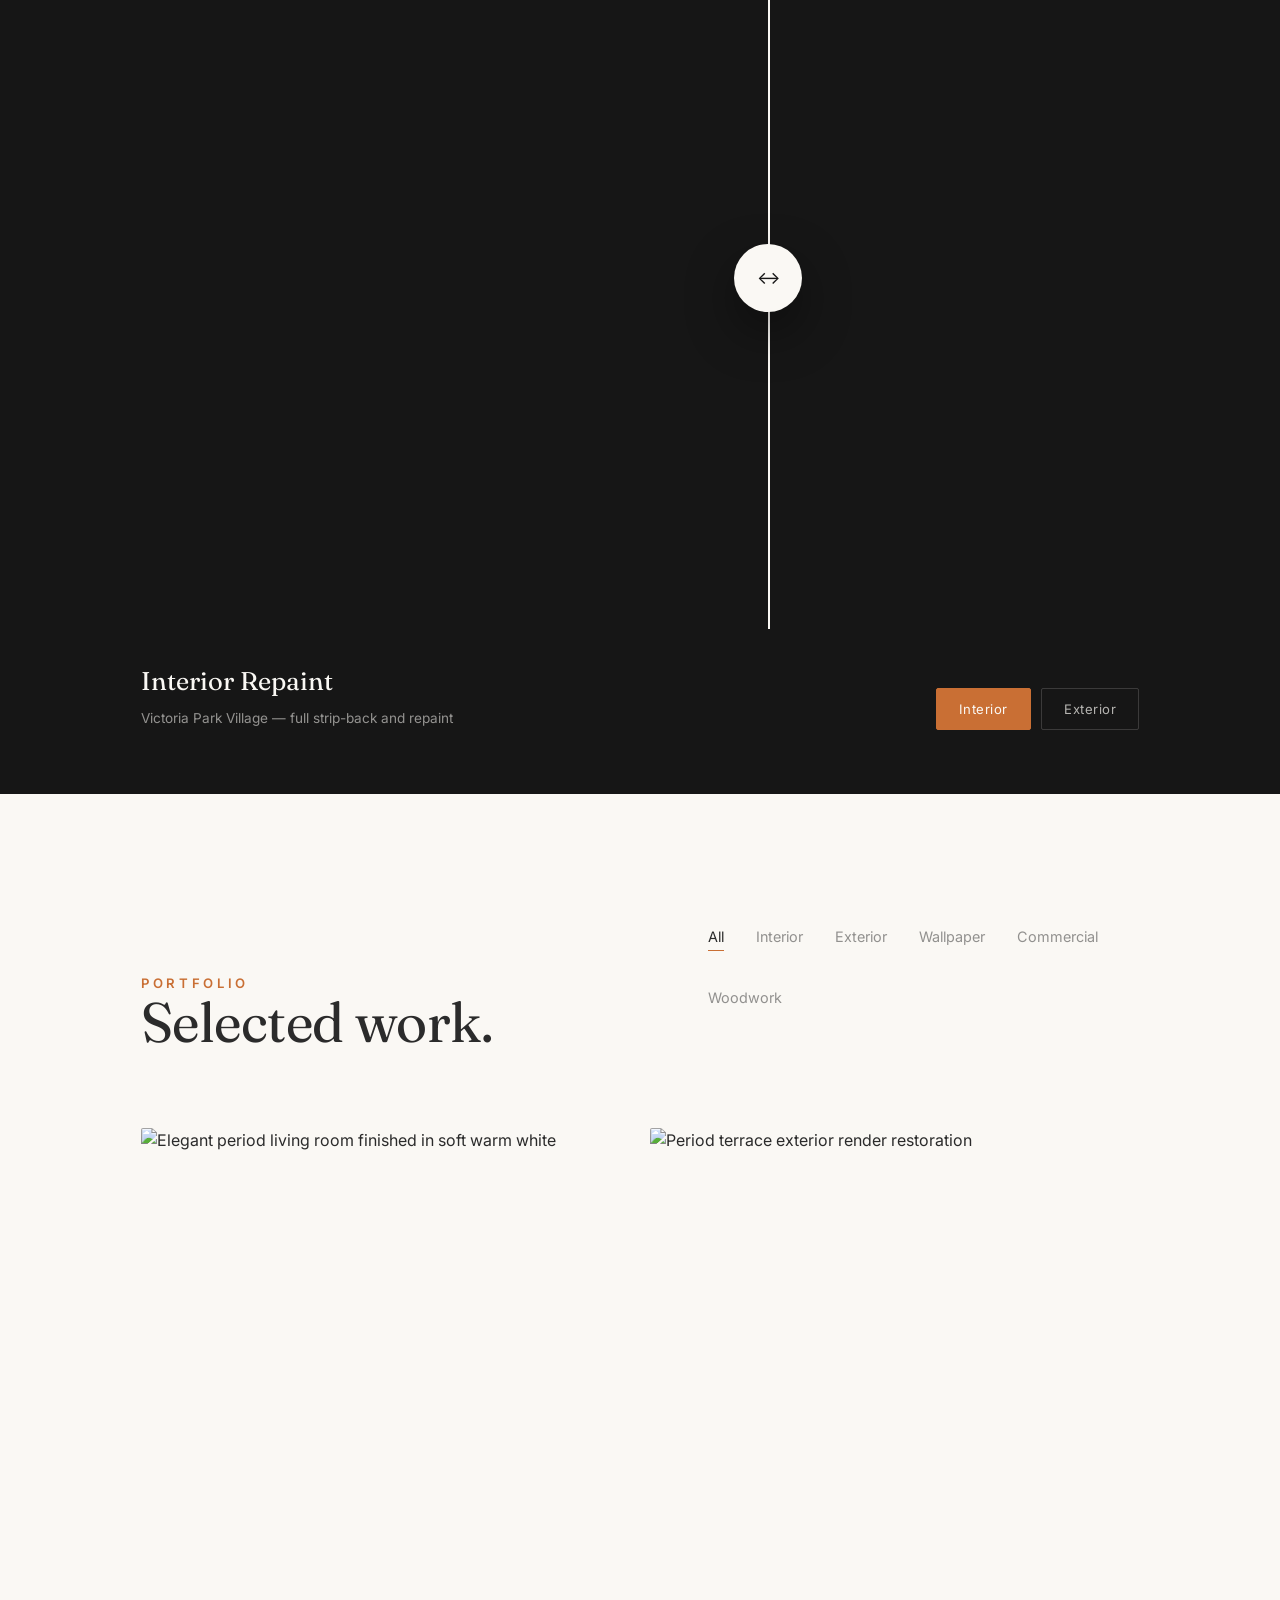
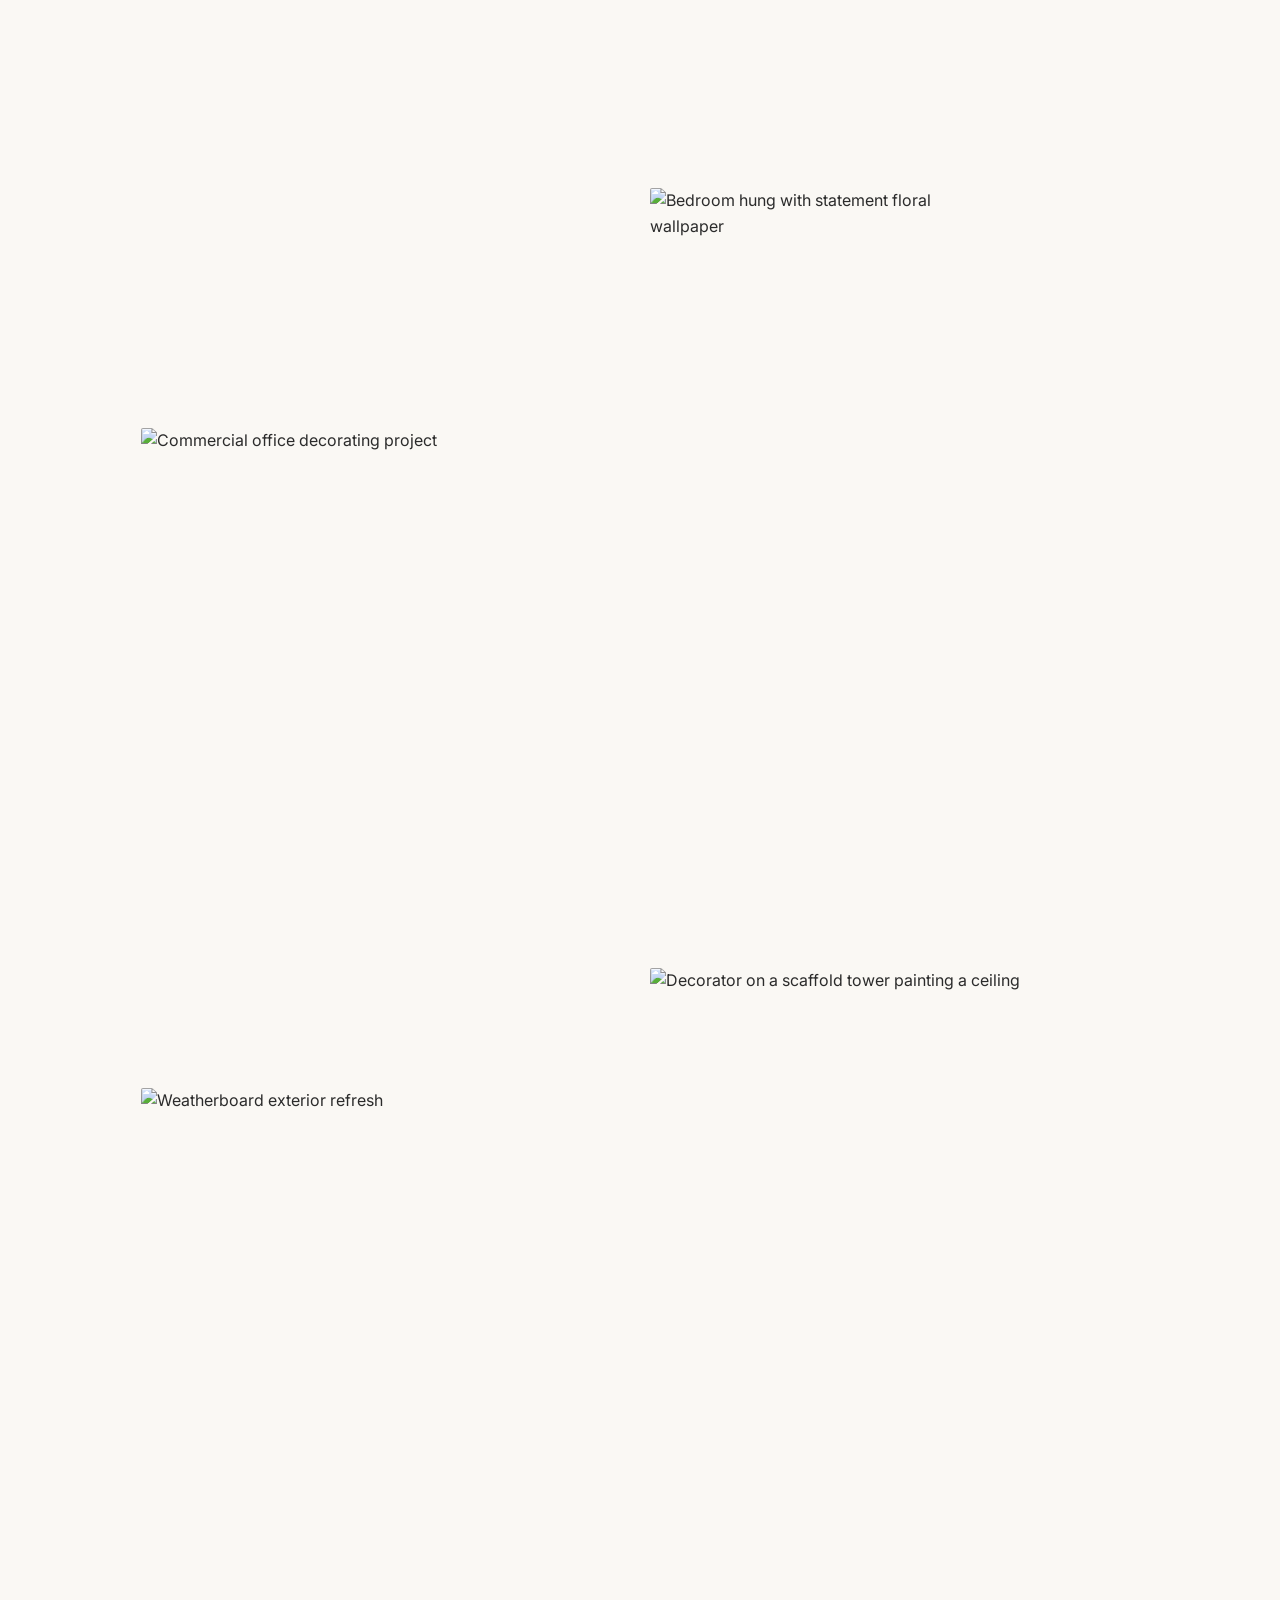
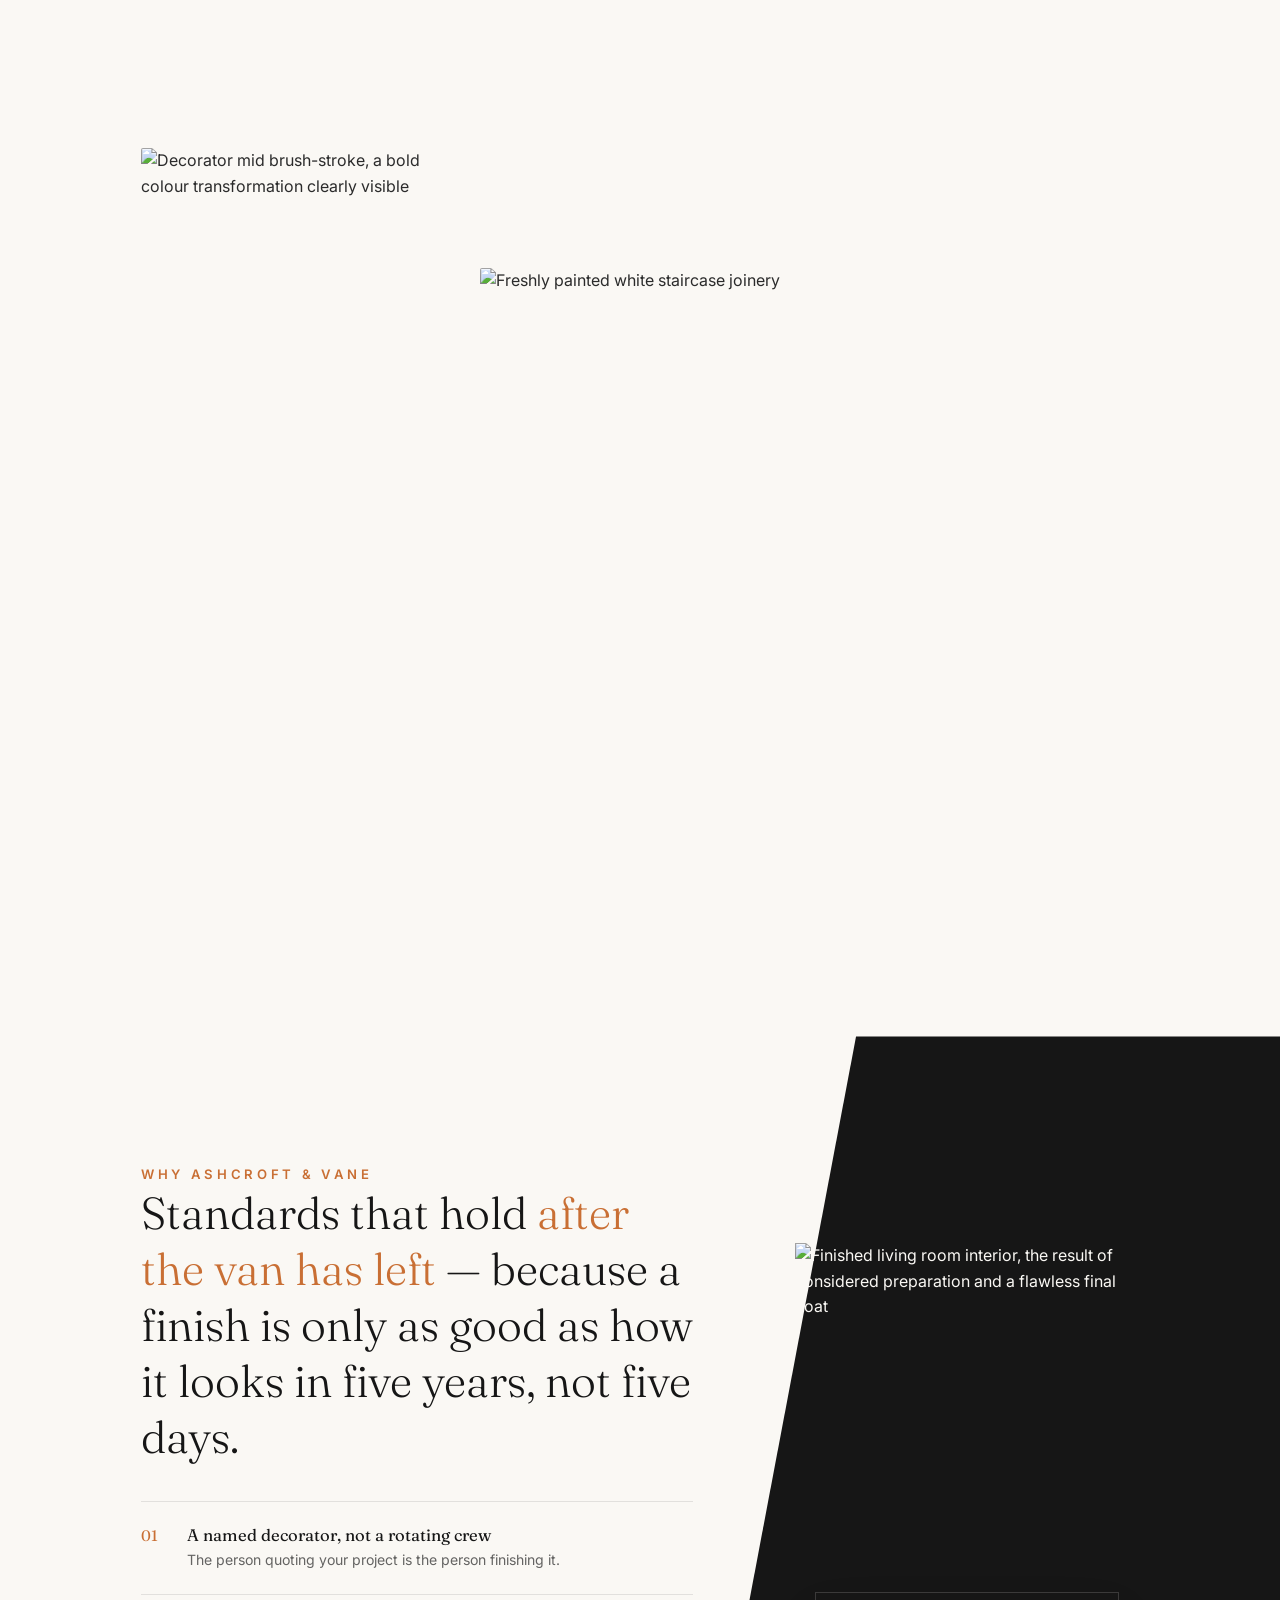
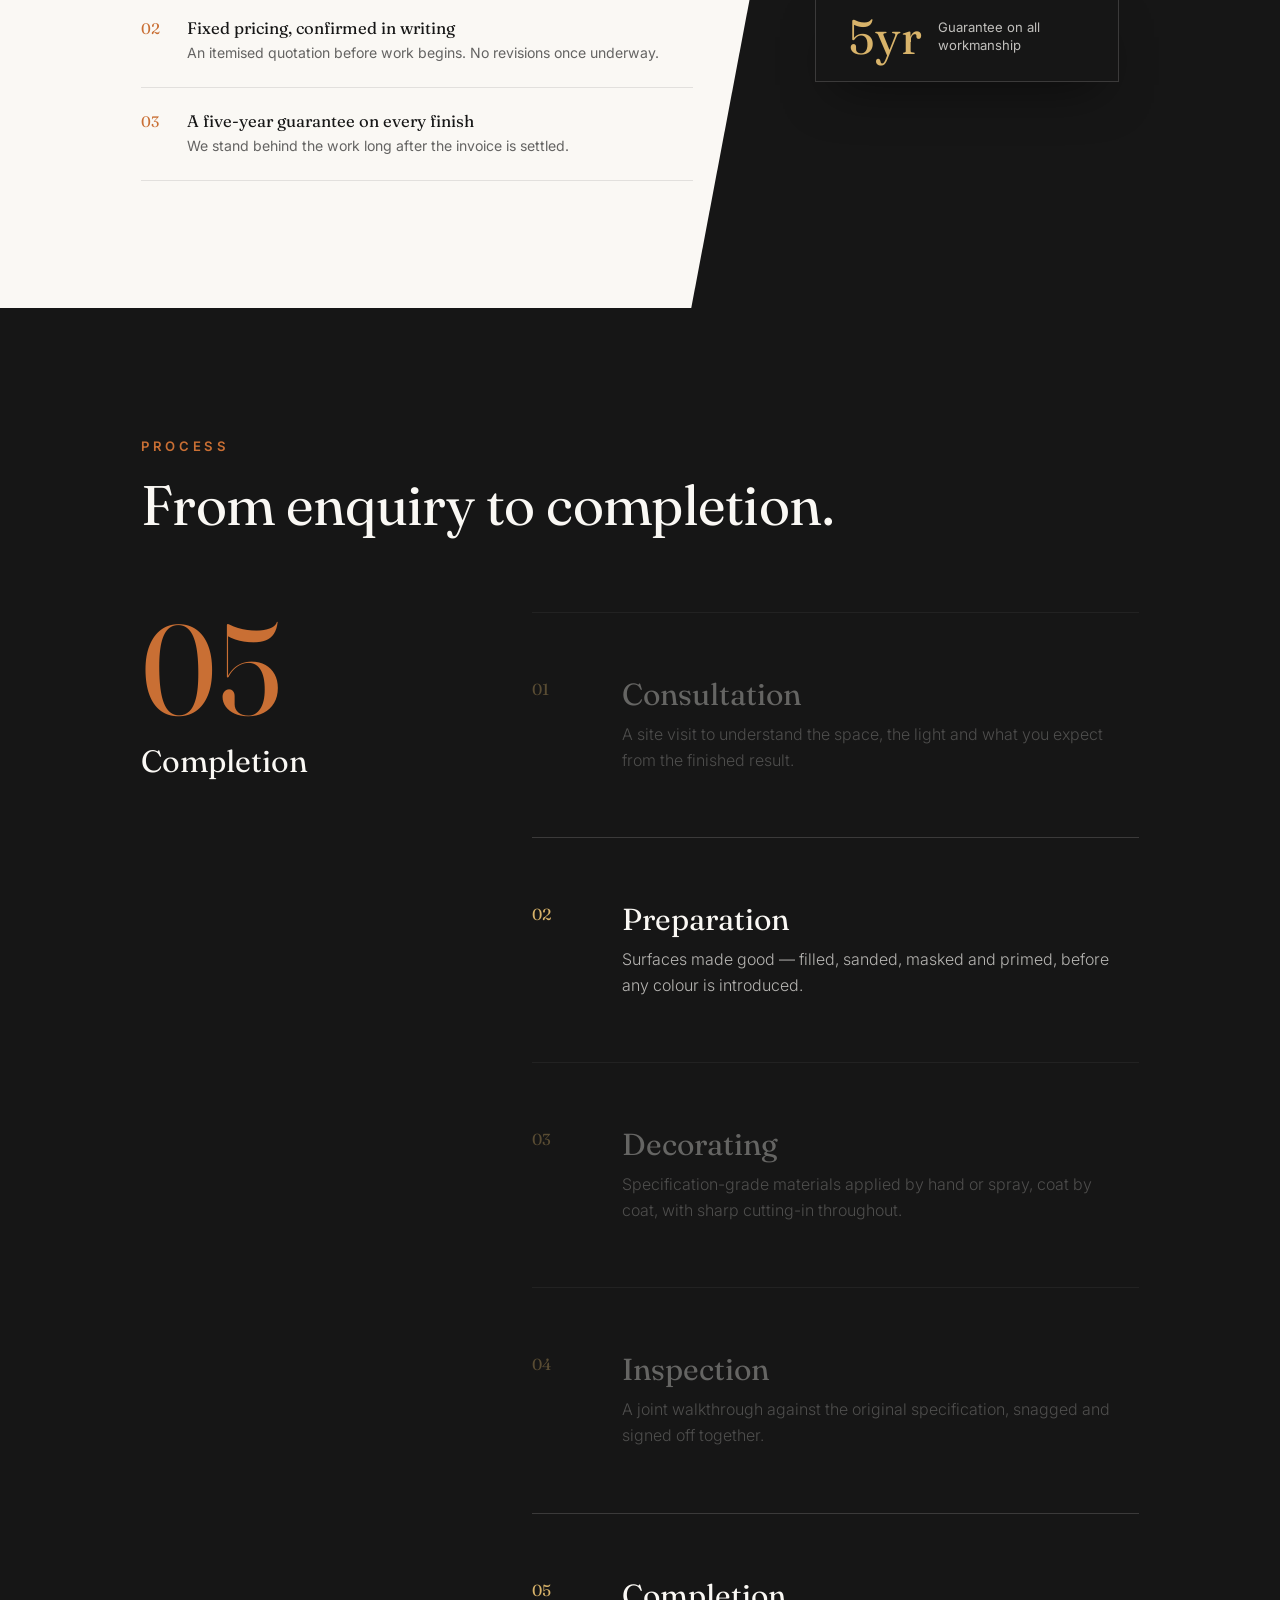
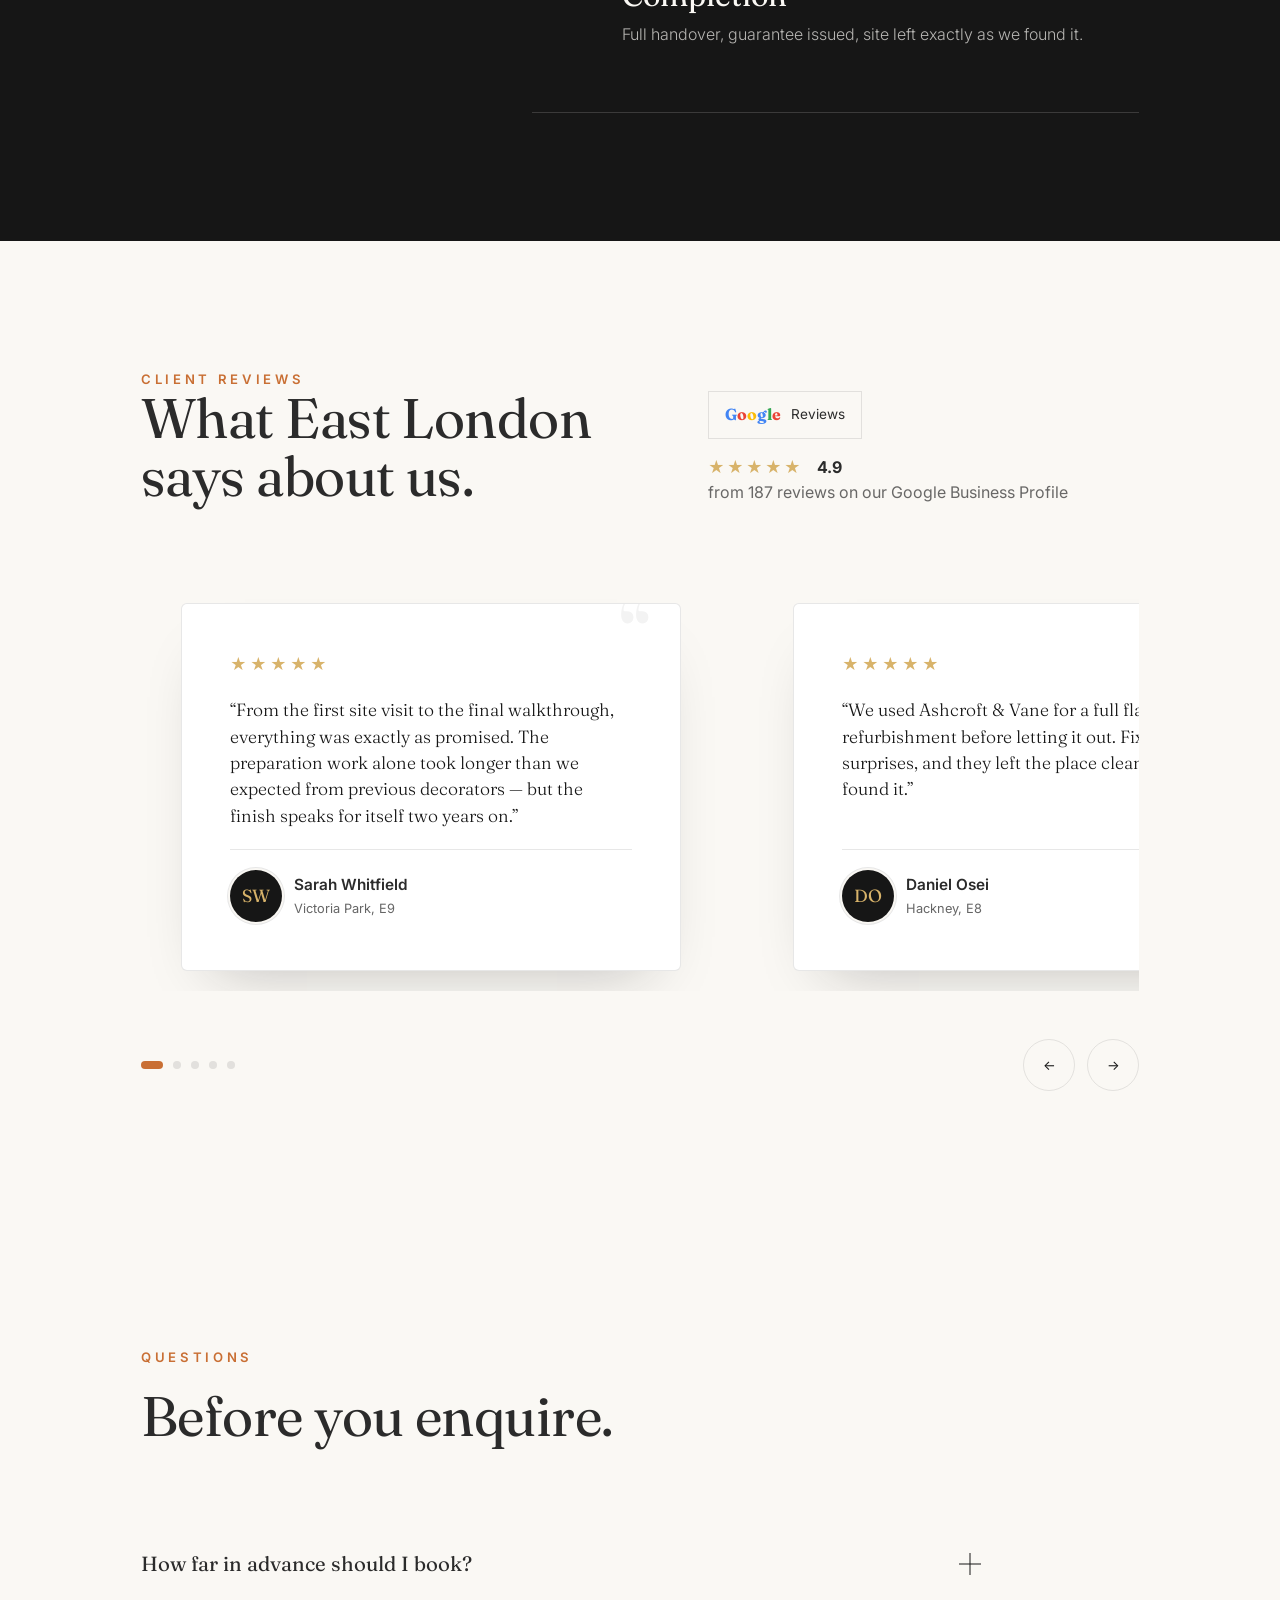
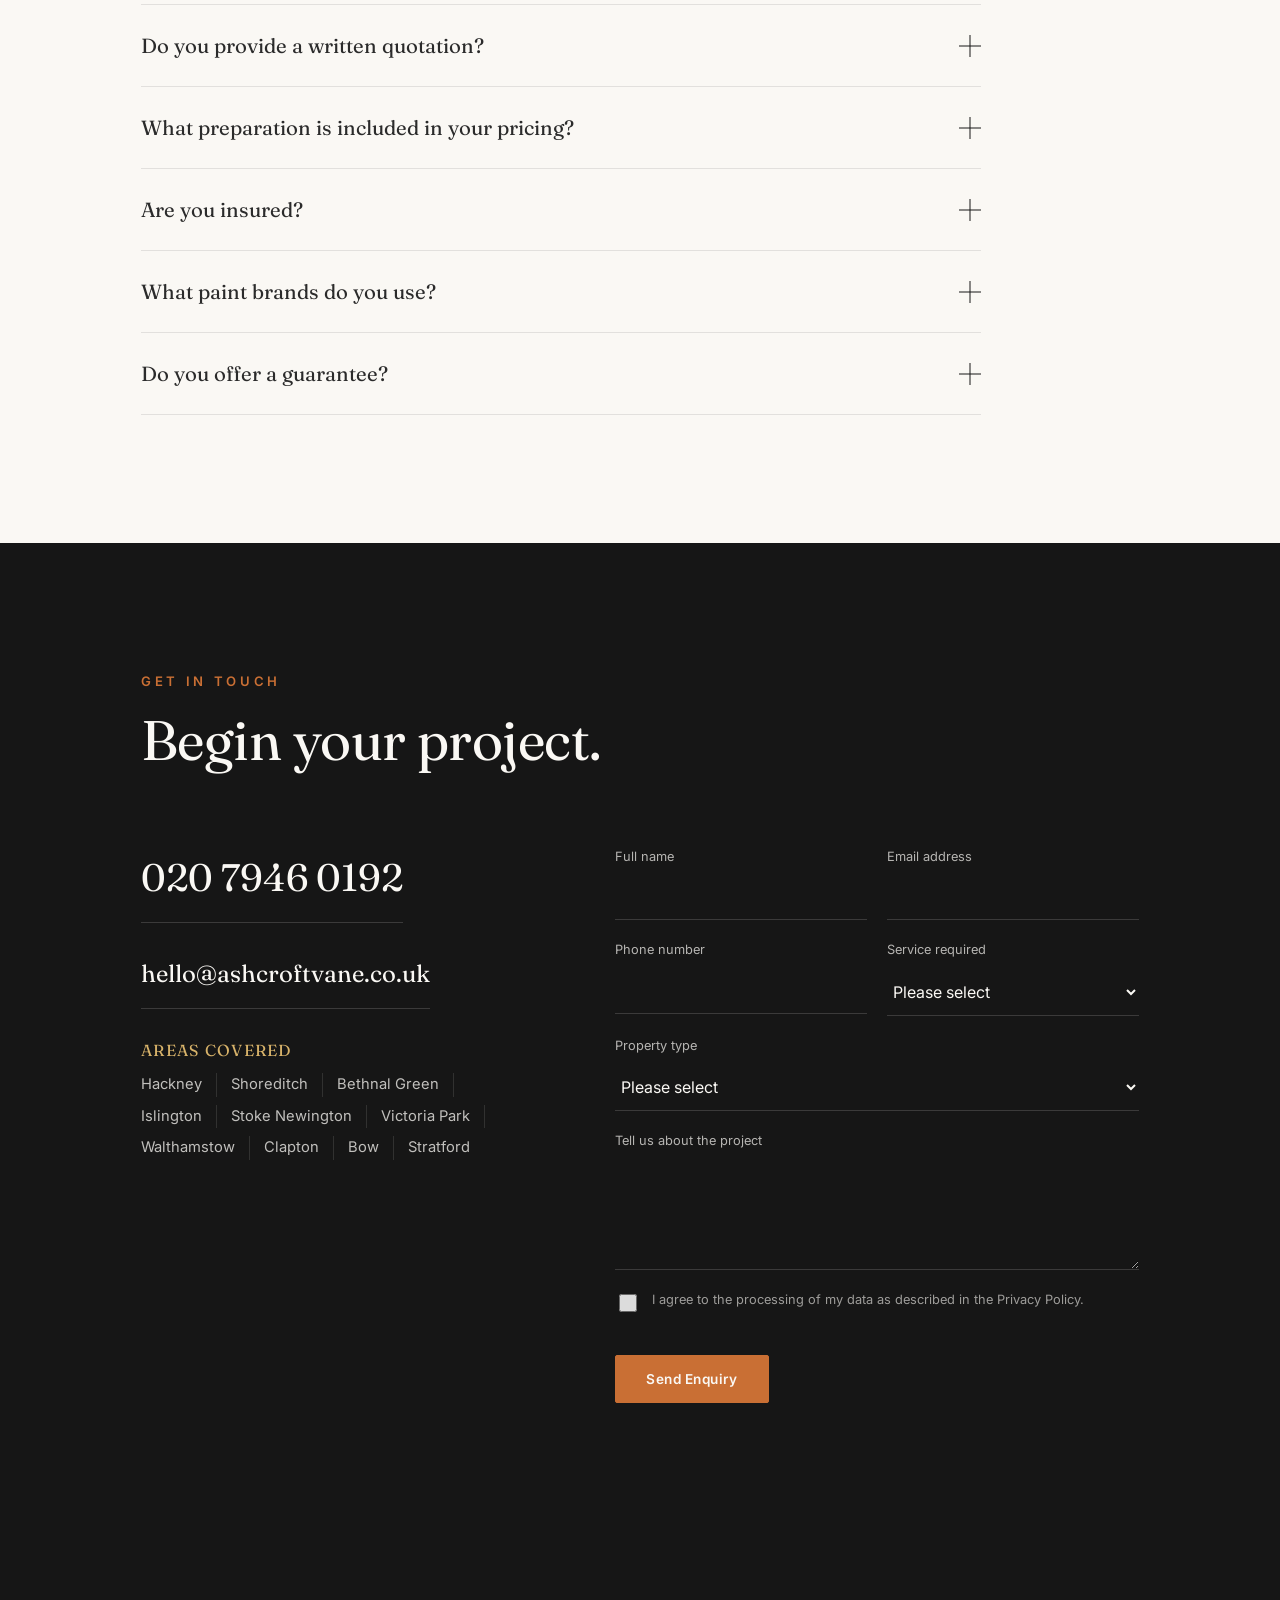
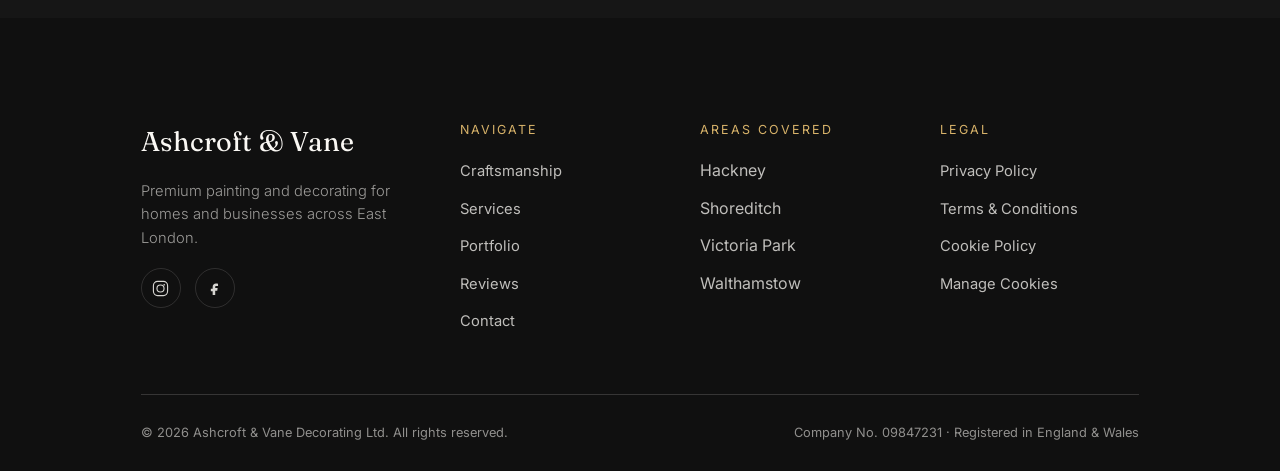
==== commit 11e4d99f: "Fix og:url mismatch likely suppressing Instagram preview og:url still pointed at the fictional ashcr" ====
--- a/index.html
+++ b/index.html
@@ -11,8 +11,8 @@
 <meta property="og:type" content="website">
 <meta property="og:title" content="Ashcroft & Vane — Premium Painting & Decorating, East London">
 <meta property="og:description" content="Expert preparation, sharp cutting-in and flawless finishes for homes and businesses across East London.">
-<meta property="og:url" content="https://www.ashcroftvane.co.uk/">
-<meta property="og:image" content="https://www.ashcroftvane.co.uk/images/hero-desktop.jpg">
+<meta property="og:url" content="https://dean1234533.github.io/Painting-Decorating-Mock-Up/">
+<meta property="og:image" content="https://dean1234533.github.io/Painting-Decorating-Mock-Up/images/hero-desktop.jpg">
 <meta property="og:image:width" content="768">
 <meta property="og:image:height" content="512">
 <meta property="og:image:alt" content="Decorator painting a dark feature wall with a roller in a period living room">
@@ -21,7 +21,7 @@
 <meta name="twitter:card" content="summary_large_image">
 <meta name="twitter:title" content="Ashcroft & Vane — Premium Painting & Decorating">
 <meta name="twitter:description" content="Expert preparation, sharp cutting-in and flawless finishes across East London.">
-<meta name="twitter:image" content="https://www.ashcroftvane.co.uk/images/hero-desktop.jpg">
+<meta name="twitter:image" content="https://dean1234533.github.io/Painting-Decorating-Mock-Up/images/hero-desktop.jpg">
 
 <link rel="icon" href="data:image/svg+xml,%3Csvg xmlns='http://www.w3.org/2000/svg' viewBox='0 0 64 64'%3E%3Crect width='64' height='64' rx='10' fill='%23161616'/%3E%3Ctext x='32' y='42' font-family='Georgia,serif' font-size='28' fill='%23D8B36A' text-anchor='middle'%3EAV%3C/text%3E%3C/svg%3E">
 <link rel="preconnect" href="https://fonts.googleapis.com">
@@ -33,7 +33,7 @@
   "@context": "https://schema.org",
   "@type": "HomeAndConstructionBusiness",
   "name": "Ashcroft & Vane",
-  "image": "https://www.ashcroftvane.co.uk/images/hero-desktop.jpg",
+  "image": "https://dean1234533.github.io/Painting-Decorating-Mock-Up/images/hero-desktop.jpg",
   "url": "https://www.ashcroftvane.co.uk/",
   "telephone": "+442079460192",
   "email": "hello@ashcroftvane.co.uk",
